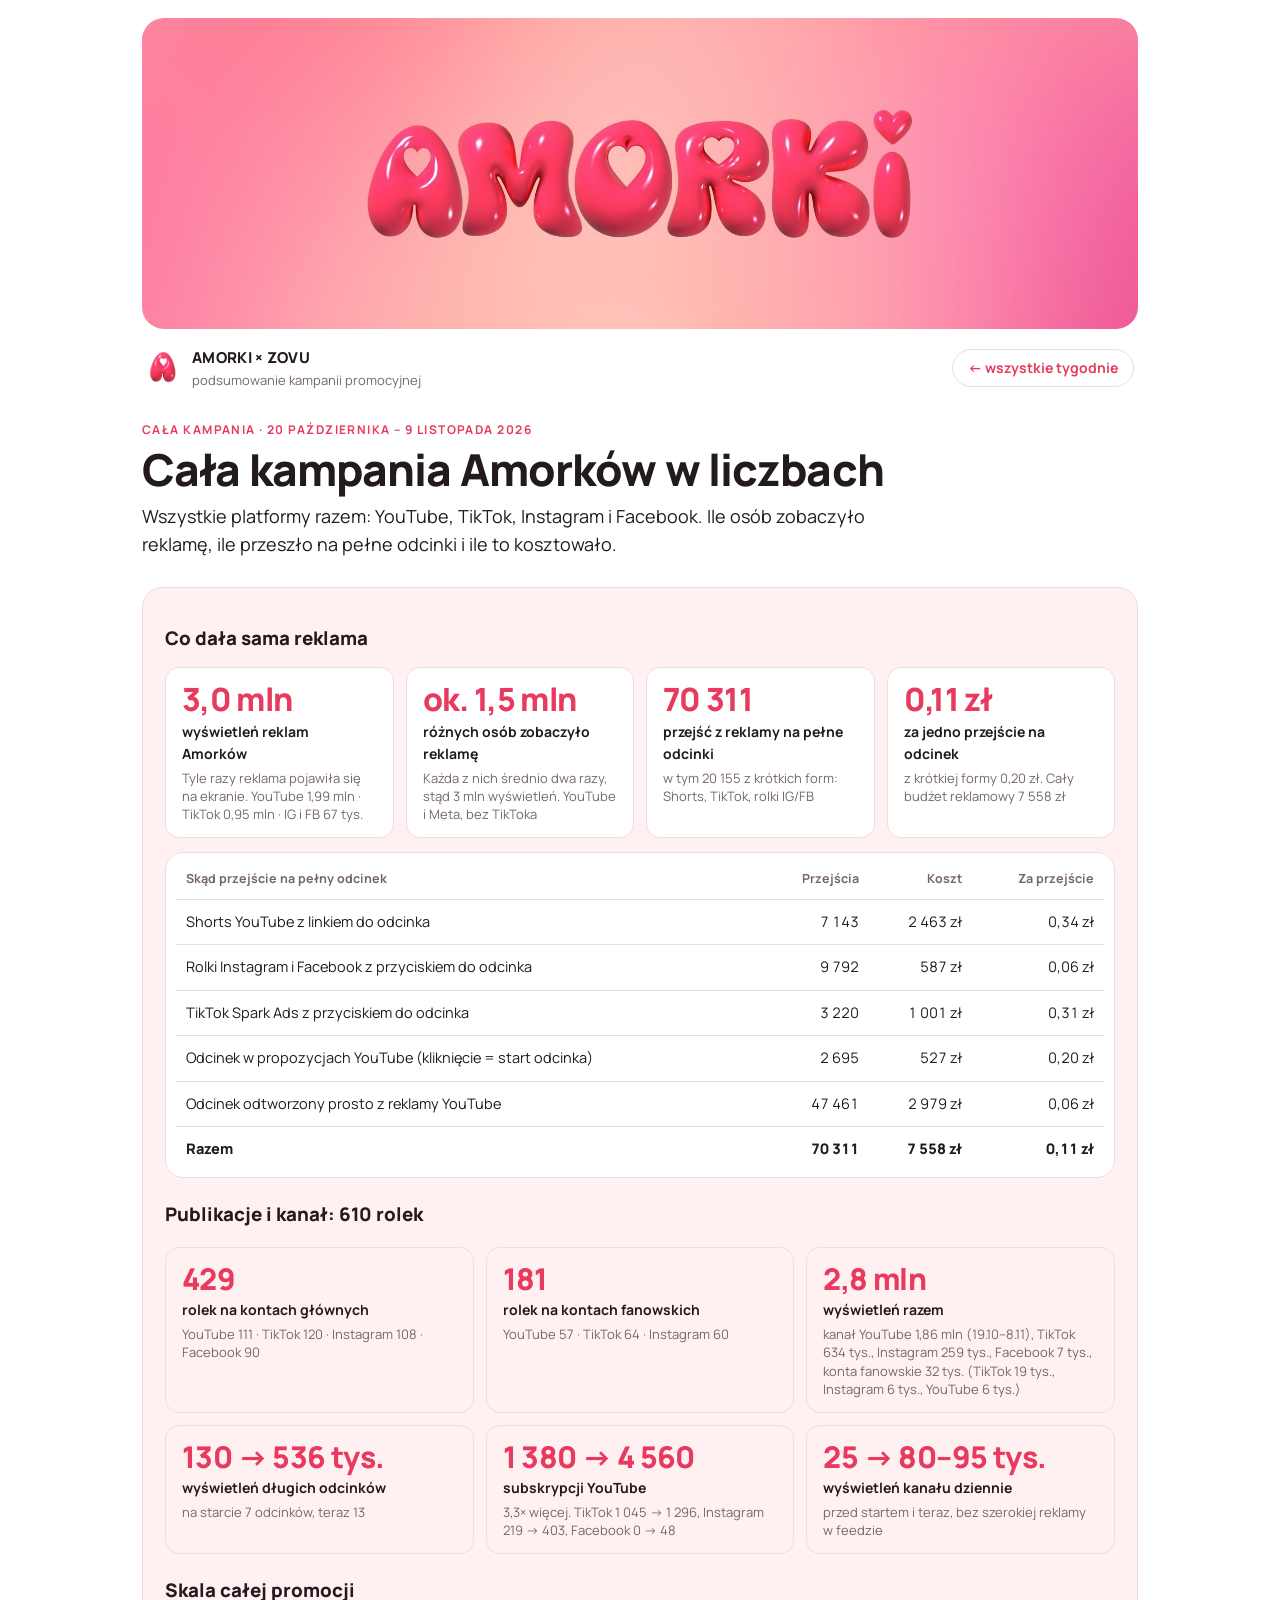
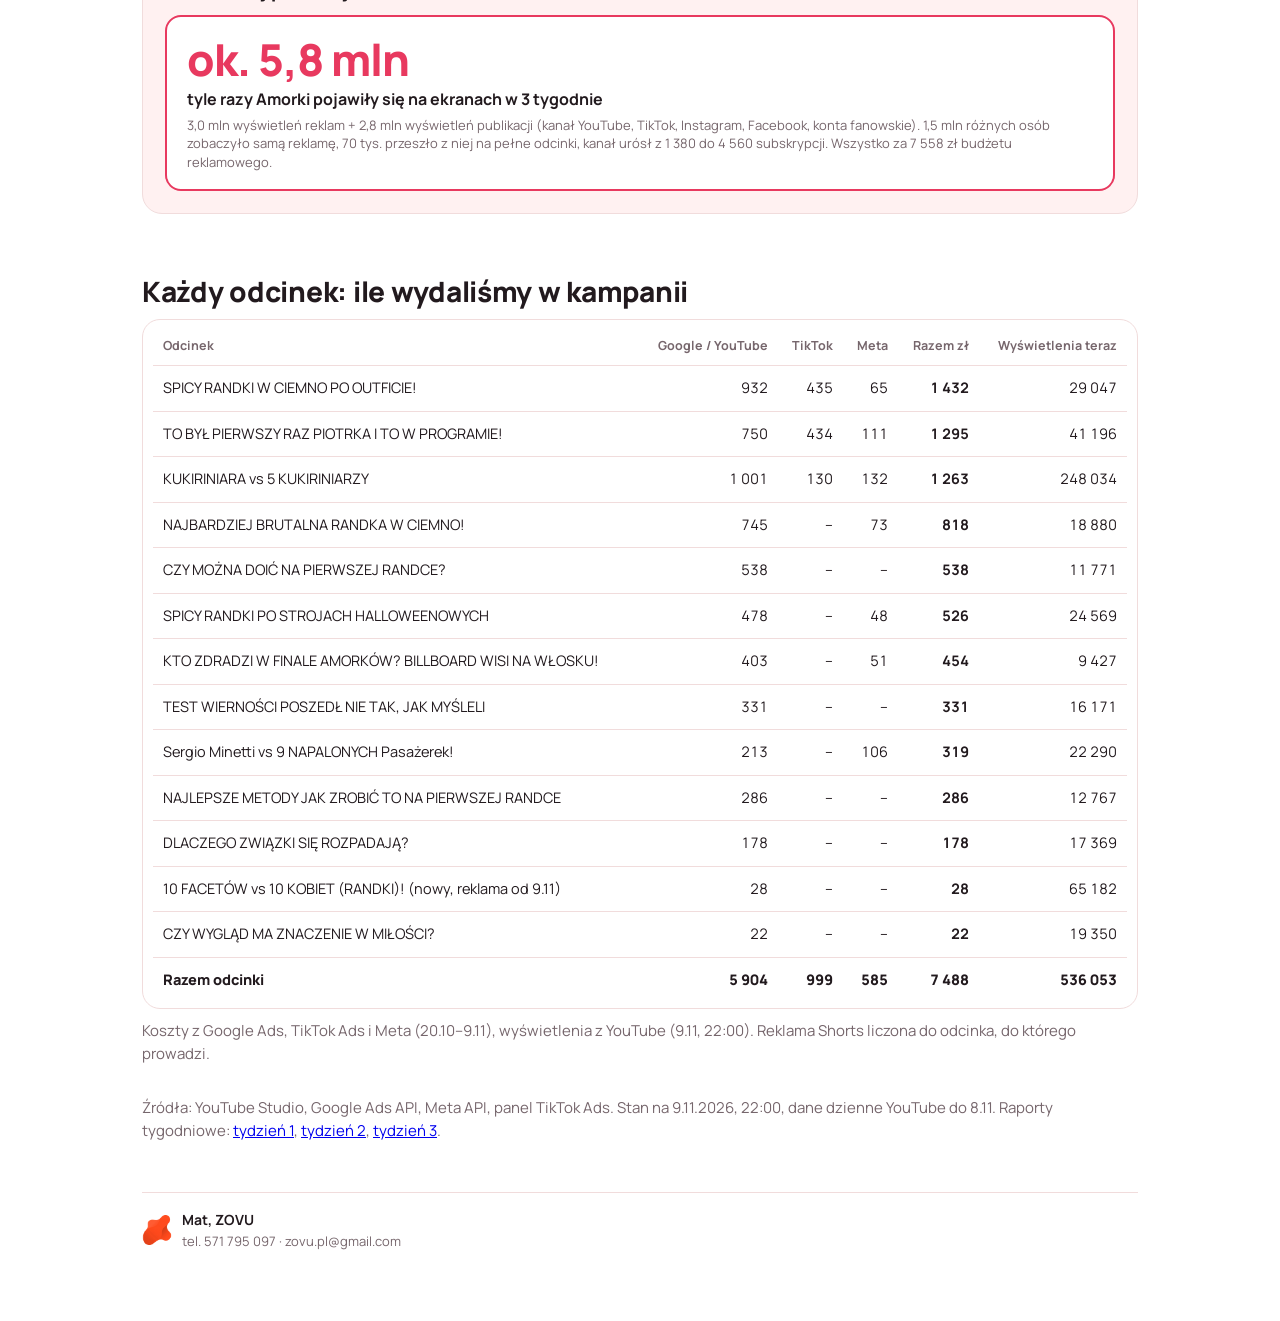
==== kampania.html @ 44513bf3 "Cała kampania: blok Skala całej promocji (3,0 mln reklam + 2,8 mln publikacji)" ====
<!doctype html><html lang="pl" data-theme="light"><head><meta charset="utf-8">
<meta name="viewport" content="width=device-width,initial-scale=1">
<meta name="robots" content="noindex,nofollow">
<meta http-equiv="Cache-Control" content="no-cache, no-store, must-revalidate">
<title>Amorki cała kampania</title>
<link rel="icon" type="image/png" sizes="96x96" href="favicon.png">
<link rel="apple-touch-icon" sizes="180x180" href="apple-touch-icon.png">
<meta name="theme-color" content="#e8395f">
<link rel="preconnect" href="https://fonts.googleapis.com">
<link rel="preconnect" href="https://fonts.gstatic.com" crossorigin>
<link rel="stylesheet" href="https://fonts.googleapis.com/css2?family=Manrope:wght@400;500;600;700;800&display=swap">
<link rel="stylesheet" href="styl.css?v=2">
<style>.spadek{display:inline-block;background:var(--zolty);color:var(--brazowy);border:1px solid var(--zoltyR);font-weight:800;font-size:13px;border-radius:20px;padding:2px 9px;white-space:nowrap}.tab th small{font-weight:500}
.wykres .sJ{fill:#f4a3b5}.legenda .lJ::before{background:#f4a3b5}
.filmy{display:grid;grid-template-columns:repeat(4,1fr);gap:12px}.filmy.sh{grid-template-columns:repeat(5,1fr)}
.film{display:flex;flex-direction:column;background:var(--karta);border:1.5px solid var(--ramka);border-radius:14px;overflow:hidden;text-decoration:none;color:inherit}
.film:hover{border-color:var(--roz)}.film img{width:100%;aspect-ratio:16/9;object-fit:cover;display:block}.film.pion img{aspect-ratio:3/4}
.film .ft{font-size:13px;font-weight:600;padding:10px 12px 0;line-height:1.3}.film .fl{font-size:22px;font-weight:800;color:var(--zielony);padding:6px 12px 0}.film .fp{font-size:12px;color:var(--cichy);padding:0 12px 12px}
@media (max-width:760px){.filmy,.filmy.sh{grid-template-columns:repeat(2,1fr)}}</style>
<style>
.cala{margin:18px 0 6px}
.cala summary{list-style:none;cursor:pointer;display:inline-flex;align-items:center;gap:10px;background:var(--roz);color:#fff;font-weight:800;font-size:16px;border-radius:999px;padding:12px 22px}
.cala summary::-webkit-details-marker{display:none}
.cala summary::after{content:"+";font-size:20px;line-height:1}
.cala[open] summary::after{content:"\2212"}
.cala .wnetrze{margin-top:14px;background:var(--karta);border:1.5px solid var(--ramka);border-radius:18px;padding:20px 22px}
.cala .siatka{display:grid;grid-template-columns:repeat(3,1fr);gap:12px}
.cala .el{border:1.5px solid var(--ramka);border-radius:14px;padding:14px 16px}
.cala .el .n{font-size:30px;font-weight:800;color:var(--roz);line-height:1.1;letter-spacing:-.02em}
.cala .el .t{font-size:14px;font-weight:700;margin-top:4px}
.cala .el .d{font-size:13px;color:var(--cichy);margin-top:4px;line-height:1.4}
@media (max-width:760px){.cala .siatka{grid-template-columns:1fr 1fr}}
@media (max-width:460px){.cala .siatka{grid-template-columns:1fr}}
</style>
<style>
.efekt{margin:22px 0 4px;background:var(--rozTlo);border:1.5px solid var(--ramka);border-radius:20px;padding:22px}
.efekt h2{margin:0 0 4px}
.efekt .k4{display:grid;grid-template-columns:repeat(4,1fr);gap:12px;margin:14px 0}
.efekt .k{background:var(--karta);border:1.5px solid var(--ramka);border-radius:14px;padding:14px 16px}
.efekt .k .n{font-size:32px;font-weight:800;color:var(--roz);line-height:1.1;letter-spacing:-.02em}
.efekt .k .t{font-size:14px;font-weight:700;margin-top:4px}
.efekt .k .d{font-size:13px;color:var(--cichy);margin-top:4px;line-height:1.4}
@media (max-width:760px){.efekt .k4{grid-template-columns:1fr 1fr}}
</style>
</head><body>
<div class="gora-strony">
  <img class="baner" src="img/baner.jpg" alt="Amorki">
  <div class="belka">
    <img src="img/logo.png" alt="">
    <div><span class="marka">AMORKI × ZOVU</span><span class="belkaPod">podsumowanie kampanii promocyjnej</span></div>
    <a class="wroc" href="./">&larr; wszystkie tygodnie</a>
  </div>
</div>
<main>
<span class="etyk">Cała kampania · 20 października – 9 listopada 2026</span>
<h1>Cała kampania Amorków w liczbach</h1>
<p class="lead">Wszystkie platformy razem: YouTube, TikTok, Instagram i Facebook. Ile osób zobaczyło reklamę, ile przeszło na pełne odcinki i ile to kosztowało.</p>
<section class="efekt" id="efekt">
<h3 style="margin:14px 0 0">Co dała sama reklama</h3>
<div class="k4">
  <div class="k"><div class="n">3,0&nbsp;mln</div><div class="t">wyświetleń reklam Amorków</div><div class="d">Tyle razy reklama pojawiła się na ekranie. YouTube 1,99&nbsp;mln · TikTok 0,95&nbsp;mln · IG i FB 67&nbsp;tys.</div></div>
  <div class="k"><div class="n">ok.&nbsp;1,5&nbsp;mln</div><div class="t">różnych osób zobaczyło reklamę</div><div class="d">Każda z nich średnio dwa razy, stąd 3&nbsp;mln wyświetleń. YouTube i Meta, bez TikToka</div></div>
  <div class="k"><div class="n">70&nbsp;311</div><div class="t">przejść z reklamy na pełne odcinki</div><div class="d">w tym 20&nbsp;155 z krótkich form: Shorts, TikTok, rolki IG/FB</div></div>
  <div class="k"><div class="n">0,11&nbsp;zł</div><div class="t">za jedno przejście na odcinek</div><div class="d">z krótkiej formy 0,20&nbsp;zł. Cały budżet reklamowy 7&nbsp;558&nbsp;zł</div></div>
</div>
<div class="tabW"><table class="tab">
<tr><th>Skąd przejście na pełny odcinek</th><th class="l">Przejścia</th><th class="l">Koszt</th><th class="l">Za przejście</th></tr>
<tr><td>Shorts YouTube z linkiem do odcinka</td><td class="l">7&nbsp;143</td><td class="l">2&nbsp;463&nbsp;zł</td><td class="l">0,34&nbsp;zł</td></tr>
<tr><td>Rolki Instagram i Facebook z przyciskiem do odcinka</td><td class="l">9&nbsp;792</td><td class="l">587&nbsp;zł</td><td class="l">0,06&nbsp;zł</td></tr>
<tr><td>TikTok Spark Ads z przyciskiem do odcinka</td><td class="l">3&nbsp;220</td><td class="l">1&nbsp;001&nbsp;zł</td><td class="l">0,31&nbsp;zł</td></tr>
<tr><td>Odcinek w propozycjach YouTube (kliknięcie = start odcinka)</td><td class="l">2&nbsp;695</td><td class="l">527&nbsp;zł</td><td class="l">0,20&nbsp;zł</td></tr>
<tr><td>Odcinek odtworzony prosto z reklamy YouTube</td><td class="l">47&nbsp;461</td><td class="l">2&nbsp;979&nbsp;zł</td><td class="l">0,06&nbsp;zł</td></tr>
<tr class="suma"><td>Razem</td><td class="l">70&nbsp;311</td><td class="l">7&nbsp;558&nbsp;zł</td><td class="l">0,11&nbsp;zł</td></tr>
</table></div>

<h3 style="margin:22px 0 10px">Publikacje i kanał: 610 rolek</h3>
<div class="cala"><div class="siatka">
<div class="el"><div class="n">429</div><div class="t">rolek na kontach głównych</div><div class="d">YouTube 111 · TikTok 120 · Instagram 108 · Facebook 90</div></div>
<div class="el"><div class="n">181</div><div class="t">rolek na kontach fanowskich</div><div class="d">YouTube 57 · TikTok 64 · Instagram 60</div></div>
<div class="el"><div class="n">2,8&nbsp;mln</div><div class="t">wyświetleń razem</div><div class="d">kanał YouTube 1,86&nbsp;mln (19.10–8.11), TikTok 634&nbsp;tys., Instagram 259&nbsp;tys., Facebook 7&nbsp;tys., konta fanowskie 32&nbsp;tys. (TikTok 19&nbsp;tys., Instagram 6&nbsp;tys., YouTube 6&nbsp;tys.)</div></div>
<div class="el"><div class="n">130&nbsp;→&nbsp;536&nbsp;tys.</div><div class="t">wyświetleń długich odcinków</div><div class="d">na starcie 7 odcinków, teraz 13</div></div>
<div class="el"><div class="n">1&nbsp;380&nbsp;→&nbsp;4&nbsp;560</div><div class="t">subskrypcji YouTube</div><div class="d">3,3× więcej. TikTok 1&nbsp;045 → 1&nbsp;296, Instagram 219 → 403, Facebook 0 → 48</div></div>
<div class="el"><div class="n">25&nbsp;→&nbsp;80–95&nbsp;tys.</div><div class="t">wyświetleń kanału dziennie</div><div class="d">przed startem i teraz, bez szerokiej reklamy w feedzie</div></div>
</div></div>
<h3 style="margin:22px 0 10px">Skala całej promocji</h3>
<div class="k" style="background:var(--karta);border:2px solid var(--roz);border-radius:16px;padding:18px 20px">
<div class="n" style="font-size:44px">ok.&nbsp;5,8&nbsp;mln</div>
<div class="t" style="font-size:16px">tyle razy Amorki pojawiły się na ekranach w 3 tygodnie</div>
<div class="d">3,0&nbsp;mln wyświetleń reklam + 2,8&nbsp;mln wyświetleń publikacji (kanał YouTube, TikTok, Instagram, Facebook, konta fanowskie). 1,5&nbsp;mln różnych osób zobaczyło samą reklamę, 70&nbsp;tys. przeszło z niej na pełne odcinki, kanał urósł z 1&nbsp;380 do 4&nbsp;560 subskrypcji. Wszystko za 7&nbsp;558&nbsp;zł budżetu reklamowego.</div>
</div>
</section>

<h2>Każdy odcinek: ile wydaliśmy w kampanii</h2>
<div class="tabW"><table class="tab">
<tr><th>Odcinek</th><th class="l">Google / YouTube</th><th class="l">TikTok</th><th class="l">Meta</th><th class="l">Razem zł</th><th class="l">Wyświetlenia teraz</th></tr>
<tr><td>SPICY RANDKI W CIEMNO PO OUTFICIE!</td><td class="l">932</td><td class="l">435</td><td class="l">65</td><td class="l"><b>1&nbsp;432</b></td><td class="l">29&nbsp;047</td></tr><tr><td>TO BYŁ PIERWSZY RAZ PIOTRKA I TO W PROGRAMIE!</td><td class="l">750</td><td class="l">434</td><td class="l">111</td><td class="l"><b>1&nbsp;295</b></td><td class="l">41&nbsp;196</td></tr><tr><td>KUKIRINIARA vs 5 KUKIRINIARZY</td><td class="l">1&nbsp;001</td><td class="l">130</td><td class="l">132</td><td class="l"><b>1&nbsp;263</b></td><td class="l">248&nbsp;034</td></tr><tr><td>NAJBARDZIEJ BRUTALNA RANDKA W CIEMNO!</td><td class="l">745</td><td class="l">–</td><td class="l">73</td><td class="l"><b>818</b></td><td class="l">18&nbsp;880</td></tr><tr><td>CZY MOŻNA DOIĆ NA PIERWSZEJ RANDCE?</td><td class="l">538</td><td class="l">–</td><td class="l">–</td><td class="l"><b>538</b></td><td class="l">11&nbsp;771</td></tr><tr><td>SPICY RANDKI PO STROJACH HALLOWEENOWYCH</td><td class="l">478</td><td class="l">–</td><td class="l">48</td><td class="l"><b>526</b></td><td class="l">24&nbsp;569</td></tr><tr><td>KTO ZDRADZI W FINALE AMORKÓW? BILLBOARD WISI NA WŁOSKU!</td><td class="l">403</td><td class="l">–</td><td class="l">51</td><td class="l"><b>454</b></td><td class="l">9&nbsp;427</td></tr><tr><td>TEST WIERNOŚCI POSZEDŁ NIE TAK, JAK MYŚLELI</td><td class="l">331</td><td class="l">–</td><td class="l">–</td><td class="l"><b>331</b></td><td class="l">16&nbsp;171</td></tr><tr><td>Sergio Minetti vs 9 NAPALONYCH Pasażerek!</td><td class="l">213</td><td class="l">–</td><td class="l">106</td><td class="l"><b>319</b></td><td class="l">22&nbsp;290</td></tr><tr><td>NAJLEPSZE METODY JAK ZROBIĆ TO NA PIERWSZEJ RANDCE</td><td class="l">286</td><td class="l">–</td><td class="l">–</td><td class="l"><b>286</b></td><td class="l">12&nbsp;767</td></tr><tr><td>DLACZEGO ZWIĄZKI SIĘ ROZPADAJĄ?</td><td class="l">178</td><td class="l">–</td><td class="l">–</td><td class="l"><b>178</b></td><td class="l">17&nbsp;369</td></tr><tr><td>10 FACETÓW vs 10 KOBIET (RANDKI)! (nowy, reklama od 9.11)</td><td class="l">28</td><td class="l">–</td><td class="l">–</td><td class="l"><b>28</b></td><td class="l">65&nbsp;182</td></tr><tr><td>CZY WYGLĄD MA ZNACZENIE W MIŁOŚCI?</td><td class="l">22</td><td class="l">–</td><td class="l">–</td><td class="l"><b>22</b></td><td class="l">19&nbsp;350</td></tr><tr class="suma"><td>Razem odcinki</td><td class="l">5&nbsp;904</td><td class="l">999</td><td class="l">585</td><td class="l">7&nbsp;488</td><td class="l">536&nbsp;053</td></tr>
</table></div>
<p class="pod" style="margin-top:10px">Koszty z Google Ads, TikTok Ads i Meta (20.10–9.11), wyświetlenia z YouTube (9.11, 22:00). Reklama Shorts liczona do odcinka, do którego prowadzi.</p>

<p class="pod" style="margin-top:30px">Źródła: YouTube Studio, Google Ads API, Meta API, panel TikTok Ads. Stan na 9.11.2026, 22:00, dane dzienne YouTube do 8.11. Raporty tygodniowe: <a href="tydzien-1">tydzień 1</a>, <a href="tydzien-2">tydzień 2</a>, <a href="tydzien-3">tydzień 3</a>.</p>
<div class="stopka"><img src="img/zovu.png?v=2" alt=""><div><b>Mat, ZOVU</b>tel. 571&nbsp;795&nbsp;097 · zovu.pl@gmail.com</div></div>
</main>
</body></html>
---- styl.css ----
:root{--tlo:#ffffff;--karta:#ffffff;--rozTlo:#fff1f1;--tekst:#221a1e;--cichy:#76666c;--roz:#e8395f;--rozC:#c92a4f;--jasny:#ffe3e9;--ramka:#f1dcdc;--szary:#e9d6d9;--zielony:#16a34a;--zielTlo:#e7f7ec;--zielTekst:#11733a;--zolty:#fff6e5;--zoltyR:#f3c969;--brazowy:#b26b00}
@media (prefers-color-scheme:dark){:root:not([data-theme="light"]){--tlo:#17110f;--karta:#221a1d;--rozTlo:#2d1a20;--tekst:#f6e9ec;--cichy:#b89ca3;--jasny:#3a2129;--ramka:#3b2a30;--szary:#4a3a3f;--zielony:#3ddc84;--zielTlo:#15301f;--zielTekst:#6ee7a0;--zolty:#2e2618;--zoltyR:#6b5420;--brazowy:#f0c36b}}
:root[data-theme="dark"]{--tlo:#17110f;--karta:#221a1d;--rozTlo:#2d1a20;--tekst:#f6e9ec;--cichy:#b89ca3;--jasny:#3a2129;--ramka:#3b2a30;--szary:#4a3a3f;--zielony:#3ddc84;--zielTlo:#15301f;--zielTekst:#6ee7a0;--zolty:#2e2618;--zoltyR:#6b5420;--brazowy:#f0c36b}
*{box-sizing:border-box}
body{margin:0;background:var(--tlo);color:var(--tekst);font:16px/1.55 'Manrope',-apple-system,'Segoe UI',Roboto,sans-serif}
img{max-width:100%}
.gora-strony{max-width:1040px;margin:0 auto;padding:18px 22px 0}
.baner{display:block;width:100%;height:auto;aspect-ratio:16/5;object-fit:cover;border-radius:22px;background:#ffc9c2}
.belka{display:flex;align-items:center;gap:12px;padding:16px 4px 0;flex-wrap:wrap}
.belka img{width:34px;height:34px;border-radius:50%}
.marka{font-weight:800;font-size:15px;letter-spacing:.02em}
.belkaPod{font-size:13px;color:var(--cichy);display:block}
.wroc{margin-left:auto;color:var(--roz);font-size:14px;font-weight:700;text-decoration:none;border:1.5px solid var(--ramka);border-radius:20px;padding:7px 15px;white-space:nowrap}
.wroc:hover{border-color:var(--roz)}
main{max-width:1040px;margin:0 auto;padding:26px 22px 70px}
.etyk{font-size:12px;font-weight:700;letter-spacing:.12em;text-transform:uppercase;color:var(--roz)}
h1{font-size:clamp(30px,5vw,44px);font-weight:800;margin:4px 0 10px;letter-spacing:-.02em;line-height:1.1}
.lead{font-size:18px;max-width:780px;margin:0 0 28px;color:var(--tekst)}
h2{font-size:clamp(22px,3.4vw,28px);font-weight:800;margin:56px 0 6px;letter-spacing:-.01em}
h3{font-weight:800}
.pod{color:var(--cichy);margin:0 0 18px;font-size:15px}
.karta{background:var(--karta);border:1.5px solid var(--ramka);border-radius:18px;padding:22px}
.karta.roz{background:var(--rozTlo);border-color:var(--roz)}
.kafle{display:grid;grid-template-columns:repeat(4,1fr);gap:12px}
.kafel{background:var(--karta);border:1.5px solid var(--ramka);border-radius:18px;padding:18px}
.kafel .liczba{font-size:34px;font-weight:800;color:var(--roz);line-height:1.05;letter-spacing:-.02em}
.kafel .co{font-size:14px;font-weight:600;margin-top:6px}
.kafel .male{font-size:13px;color:var(--cichy);margin-top:6px}
.kafel.mocny{background:var(--roz);border-color:var(--roz);color:#fff}
.kafel.mocny .liczba{color:#fff}.kafel.mocny .male{color:rgba(255,255,255,.88)}
.wzrost{display:inline-block;background:var(--zielTlo);color:var(--zielTekst);font-weight:800;font-size:13px;border-radius:20px;padding:2px 9px;white-space:nowrap}
.kafel.mocny .wzrost{background:#fff;color:#11733a}
.gora{color:var(--zielony);font-weight:800}
.wykres{width:100%;overflow-x:auto}
.wykres svg{display:block;width:100%;min-width:520px;height:auto}
.wykres .sat{stroke:var(--ramka);stroke-width:1}
.wykres .os{fill:var(--cichy);font:600 12px Manrope,sans-serif}
.wykres .wl{fill:var(--tekst);font:800 12px Manrope,sans-serif}
.wykres .wlz{fill:var(--zielony);font:800 13px Manrope,sans-serif}
.wykres .sP{fill:var(--szary)}.wykres .sR{fill:var(--roz)}.wykres .sZ{fill:var(--zielony)}
.wykres .linia{fill:none;stroke:var(--roz);stroke-width:3.5;stroke-linejoin:round;stroke-linecap:round}
.wykres .pole{fill:var(--roz);opacity:.12}
.wykres .kropka{fill:var(--karta);stroke:var(--roz);stroke-width:3}
.legenda{display:flex;gap:18px;font-size:13px;color:var(--cichy);margin-top:12px;flex-wrap:wrap}
.legenda span::before{content:"";display:inline-block;width:12px;height:12px;border-radius:3px;margin-right:6px;vertical-align:-1px}
.legenda .lP::before{background:var(--szary)}.legenda .lR::before{background:var(--roz)}.legenda .lZ::before{background:var(--zielony)}
.porown{display:grid;gap:18px}
.porown .wiersz{display:grid;grid-template-columns:150px 1fr;gap:14px;align-items:center}
.porown .nazwa{font-weight:700;font-size:14.5px}
.pasy{display:grid;gap:6px}
.pas{display:flex;align-items:center;gap:10px;font-size:13px;color:var(--cichy)}
.pas i{display:block;height:22px;border-radius:7px;background:var(--szary);min-width:6px}
.pas.teraz i{background:var(--roz)}
.pas b{color:var(--tekst);font-weight:800;white-space:nowrap}
.tabW{overflow-x:auto;background:var(--karta);border:1.5px solid var(--ramka);border-radius:18px;padding:6px 10px}
.tab{width:100%;border-collapse:collapse;font-size:14.5px}
.tab th{text-align:left;font-weight:700;color:var(--cichy);font-size:12.5px;padding:10px;border-bottom:1.5px solid var(--ramka);vertical-align:bottom}
.tab th.l{text-align:right}
.tab td{padding:11px 10px;border-bottom:1px solid var(--ramka);vertical-align:middle}
.tab td.l{text-align:right;white-space:nowrap;font-variant-numeric:tabular-nums}
.tab tr:last-child td{border-bottom:0}
.tab tr.suma td{font-weight:800}
.tab small{color:var(--cichy)}
.znaczek{display:inline-block;font-size:11.5px;font-weight:700;padding:2px 9px;border-radius:10px;background:var(--jasny);color:var(--rozC);margin-left:6px;white-space:nowrap}
.hit{display:grid;grid-template-columns:1.15fr 1fr;gap:22px;align-items:center}
.hit img{width:100%;border-radius:14px;display:block}
.hit .duza{font-size:clamp(40px,7vw,64px);font-weight:800;color:var(--roz);line-height:1;letter-spacing:-.03em}
.hit p{margin:10px 0 0}
.uwaga{background:var(--zolty);border:1.5px solid var(--zoltyR);border-radius:18px;padding:18px 22px;font-size:15px}
.uwaga b{color:var(--brazowy)}
.uwaga h3{margin:0 0 8px;font-size:18px;color:var(--brazowy)}
.os-czasu{list-style:none;margin:12px 0 0;padding:0;display:grid;gap:8px}
.os-czasu li{display:grid;grid-template-columns:76px 1fr;gap:12px}
.dwie{display:grid;grid-template-columns:1fr 1fr;gap:12px}
.trzy{display:grid;grid-template-columns:repeat(3,1fr);gap:12px}
.lista{margin:6px 0 0;padding-left:20px}.lista li{margin:5px 0}
.ok{list-style:none;padding:0;margin:8px 0 0}.ok li{padding-left:28px;position:relative;margin:7px 0}
.ok li::before{content:"✓";position:absolute;left:0;top:0;width:20px;height:20px;border-radius:50%;background:var(--zielony);color:#fff;font-size:12px;font-weight:800;line-height:20px;text-align:center}
.fan h3{margin:0 0 2px;font-size:17px}.fan .liczba{font-size:30px;font-weight:800;color:var(--roz);margin-top:8px}.fan .male{font-size:13px;color:var(--cichy)}
.prop{counter-reset:p;display:grid;gap:12px}
.prop .karta{position:relative;padding-left:64px}
.prop .karta::before{counter-increment:p;content:counter(p);position:absolute;left:20px;top:20px;width:28px;height:28px;border-radius:50%;background:var(--roz);color:#fff;font:800 14px/28px Manrope,sans-serif;text-align:center}
.prop h3{margin:0 0 4px;font-size:17px}
.prop p{margin:0;font-size:15px}
.klip{display:grid;gap:8px}
.klip a{display:flex;justify-content:space-between;gap:12px;background:var(--karta);border:1.5px solid var(--ramka);border-radius:14px;padding:12px 16px;text-decoration:none;color:inherit;font-size:14.5px}
.klip a:hover{border-color:var(--roz)}
.klip a span{color:var(--zielony);font-weight:800;white-space:nowrap}
.rapK{display:block;background:var(--karta);border:1.5px solid var(--ramka);border-radius:18px;padding:16px 18px;text-decoration:none;color:inherit}
.rapK:hover{border-color:var(--roz)}.rapK b{display:block;font-weight:800;font-size:22px;margin:4px 0}
.rapK .zd{display:block;font-size:14.5px}.rapK .lb{display:block;font-size:13px;color:var(--cichy);margin-top:8px}.rapK .lb i{font-style:normal;color:var(--zielony);font-weight:800}
.rapK.nowy{border-color:var(--roz);background:var(--rozTlo)}
#listaRaportow{display:grid;gap:10px}
.stopka{margin-top:50px;padding-top:16px;border-top:1.5px solid var(--ramka);font-size:13px;color:var(--cichy);display:flex;align-items:center;gap:10px}
.stopka img{width:30px;height:30px}
.stopka b{color:var(--tekst);display:block;font-size:14px}
@media (max-width:760px){.kafle{grid-template-columns:repeat(2,1fr)}.dwie,.trzy,.hit{grid-template-columns:1fr}.porown .wiersz{grid-template-columns:1fr;gap:6px}}
@media (max-width:420px){main{padding:22px 16px 60px}.gora-strony{padding:12px 16px 0}.baner{border-radius:14px}.kafel .liczba{font-size:27px}.kafel{padding:14px}.prop .karta{padding-left:56px}.prop .karta::before{left:16px}.os-czasu li{grid-template-columns:62px 1fr}.wroc{margin-left:0}}
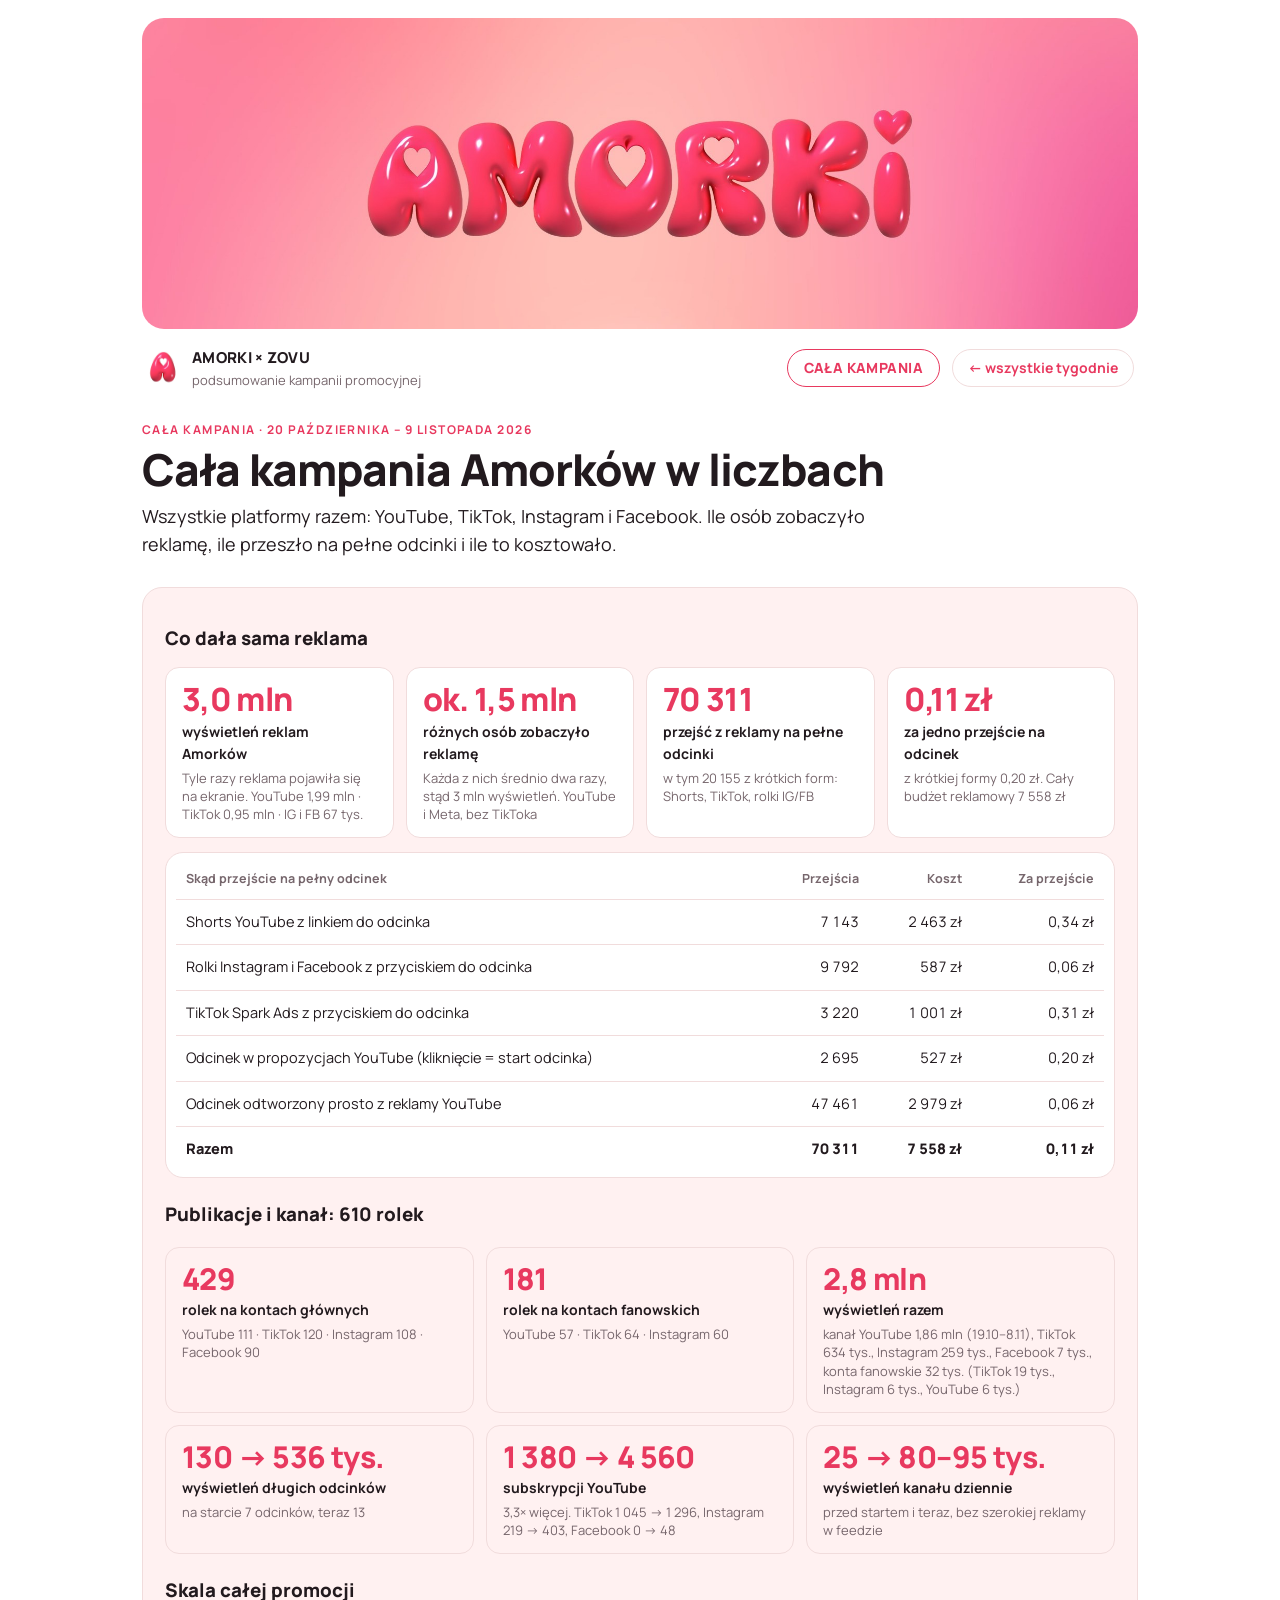
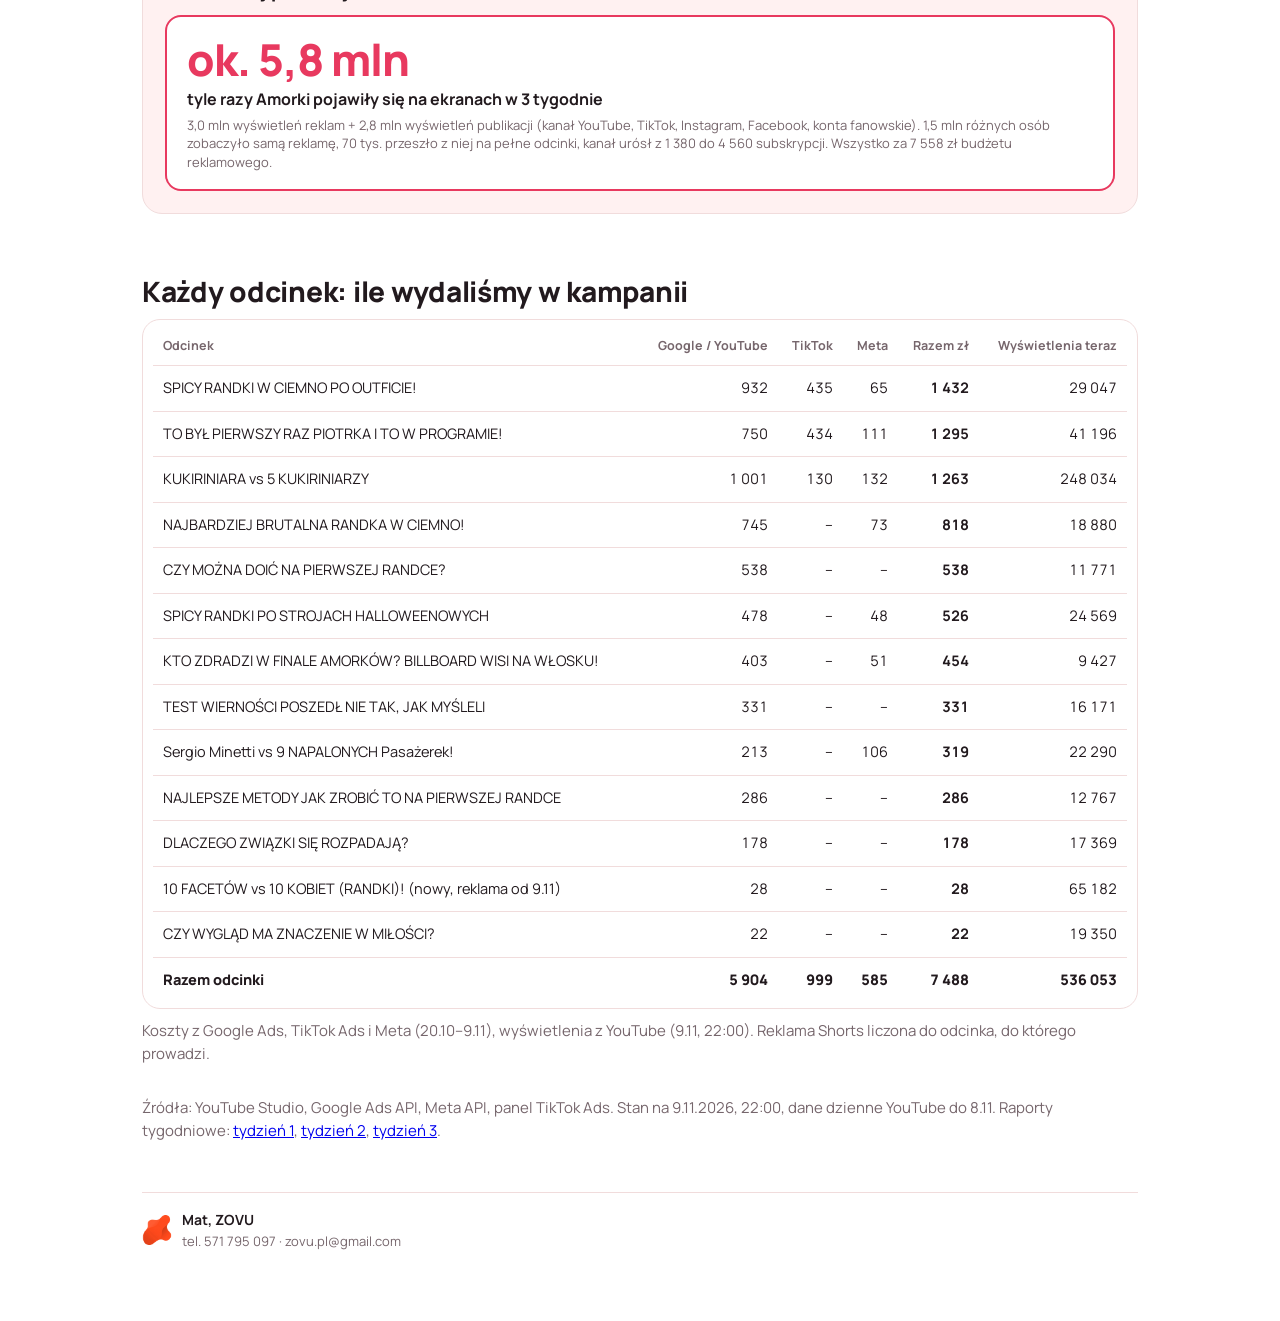
==== commit 70a2c590: "Przycisk CAŁA KAMPANIA w nagłówku każdej strony" ====
--- a/kampania.html
+++ b/kampania.html
@@ -9,7 +9,7 @@
 <link rel="preconnect" href="https://fonts.googleapis.com">
 <link rel="preconnect" href="https://fonts.gstatic.com" crossorigin>
 <link rel="stylesheet" href="https://fonts.googleapis.com/css2?family=Manrope:wght@400;500;600;700;800&display=swap">
-<link rel="stylesheet" href="styl.css?v=2">
+<link rel="stylesheet" href="styl.css?v=3">
 <style>.spadek{display:inline-block;background:var(--zolty);color:var(--brazowy);border:1px solid var(--zoltyR);font-weight:800;font-size:13px;border-radius:20px;padding:2px 9px;white-space:nowrap}.tab th small{font-weight:500}
 .wykres .sJ{fill:#f4a3b5}.legenda .lJ::before{background:#f4a3b5}
 .filmy{display:grid;grid-template-columns:repeat(4,1fr);gap:12px}.filmy.sh{grid-template-columns:repeat(5,1fr)}
@@ -48,6 +48,7 @@
   <div class="belka">
     <img src="img/logo.png" alt="">
     <div><span class="marka">AMORKI × ZOVU</span><span class="belkaPod">podsumowanie kampanii promocyjnej</span></div>
+    <a class="kampBtn tu" href="kampania">CAŁA KAMPANIA</a>
     <a class="wroc" href="./">&larr; wszystkie tygodnie</a>
   </div>
 </div>
--- a/styl.css
+++ b/styl.css
@@ -96,3 +96,9 @@
 .stopka b{color:var(--tekst);display:block;font-size:14px}
 @media (max-width:760px){.kafle{grid-template-columns:repeat(2,1fr)}.dwie,.trzy,.hit{grid-template-columns:1fr}.porown .wiersz{grid-template-columns:1fr;gap:6px}}
 @media (max-width:420px){main{padding:22px 16px 60px}.gora-strony{padding:12px 16px 0}.baner{border-radius:14px}.kafel .liczba{font-size:27px}.kafel{padding:14px}.prop .karta{padding-left:56px}.prop .karta::before{left:16px}.os-czasu li{grid-template-columns:62px 1fr}.wroc{margin-left:0}}
+
+.kampBtn{margin-left:auto;background:var(--roz);color:#fff;font-size:14px;font-weight:800;letter-spacing:.03em;text-decoration:none;border:1.5px solid var(--roz);border-radius:20px;padding:7px 16px;white-space:nowrap}
+.kampBtn:hover{filter:brightness(1.08)}
+.kampBtn+.wroc{margin-left:0}
+.kampBtn.tu{background:transparent;color:var(--roz)}
+@media (max-width:420px){.kampBtn{margin-left:0}}
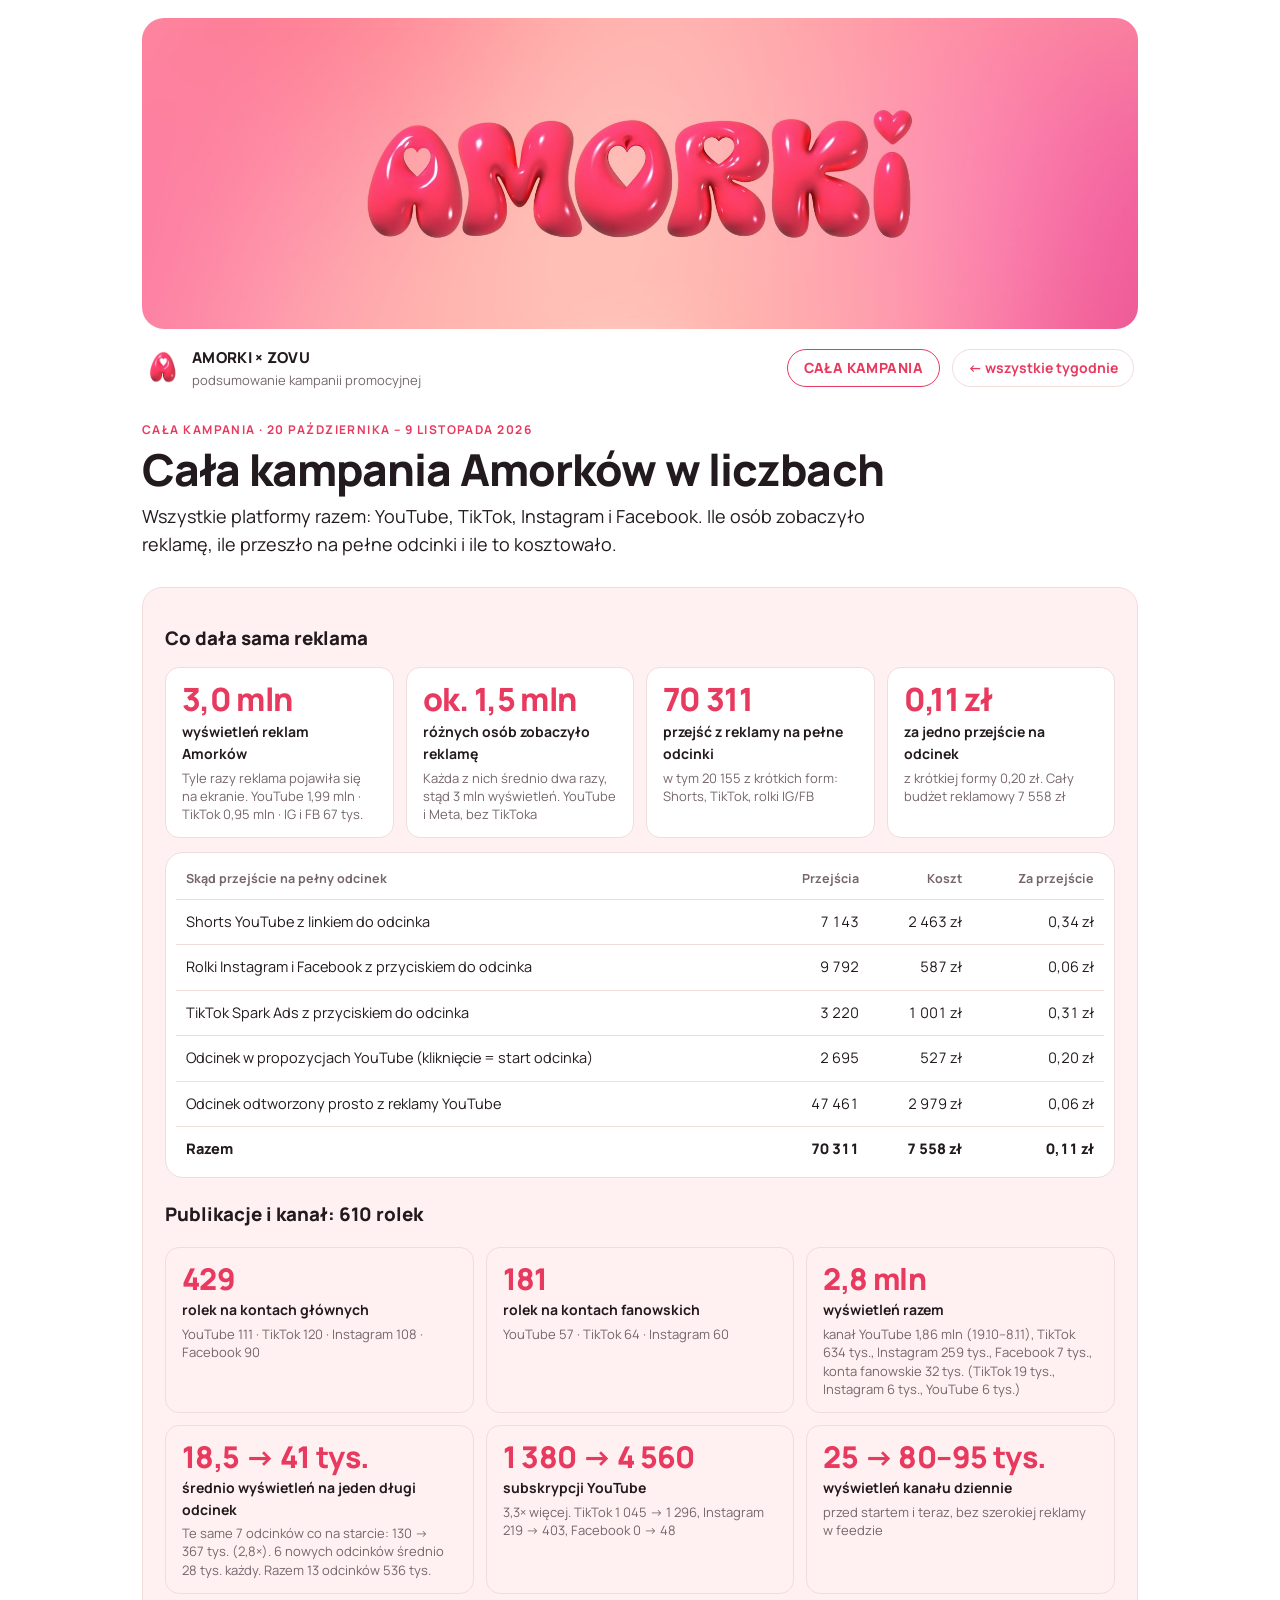
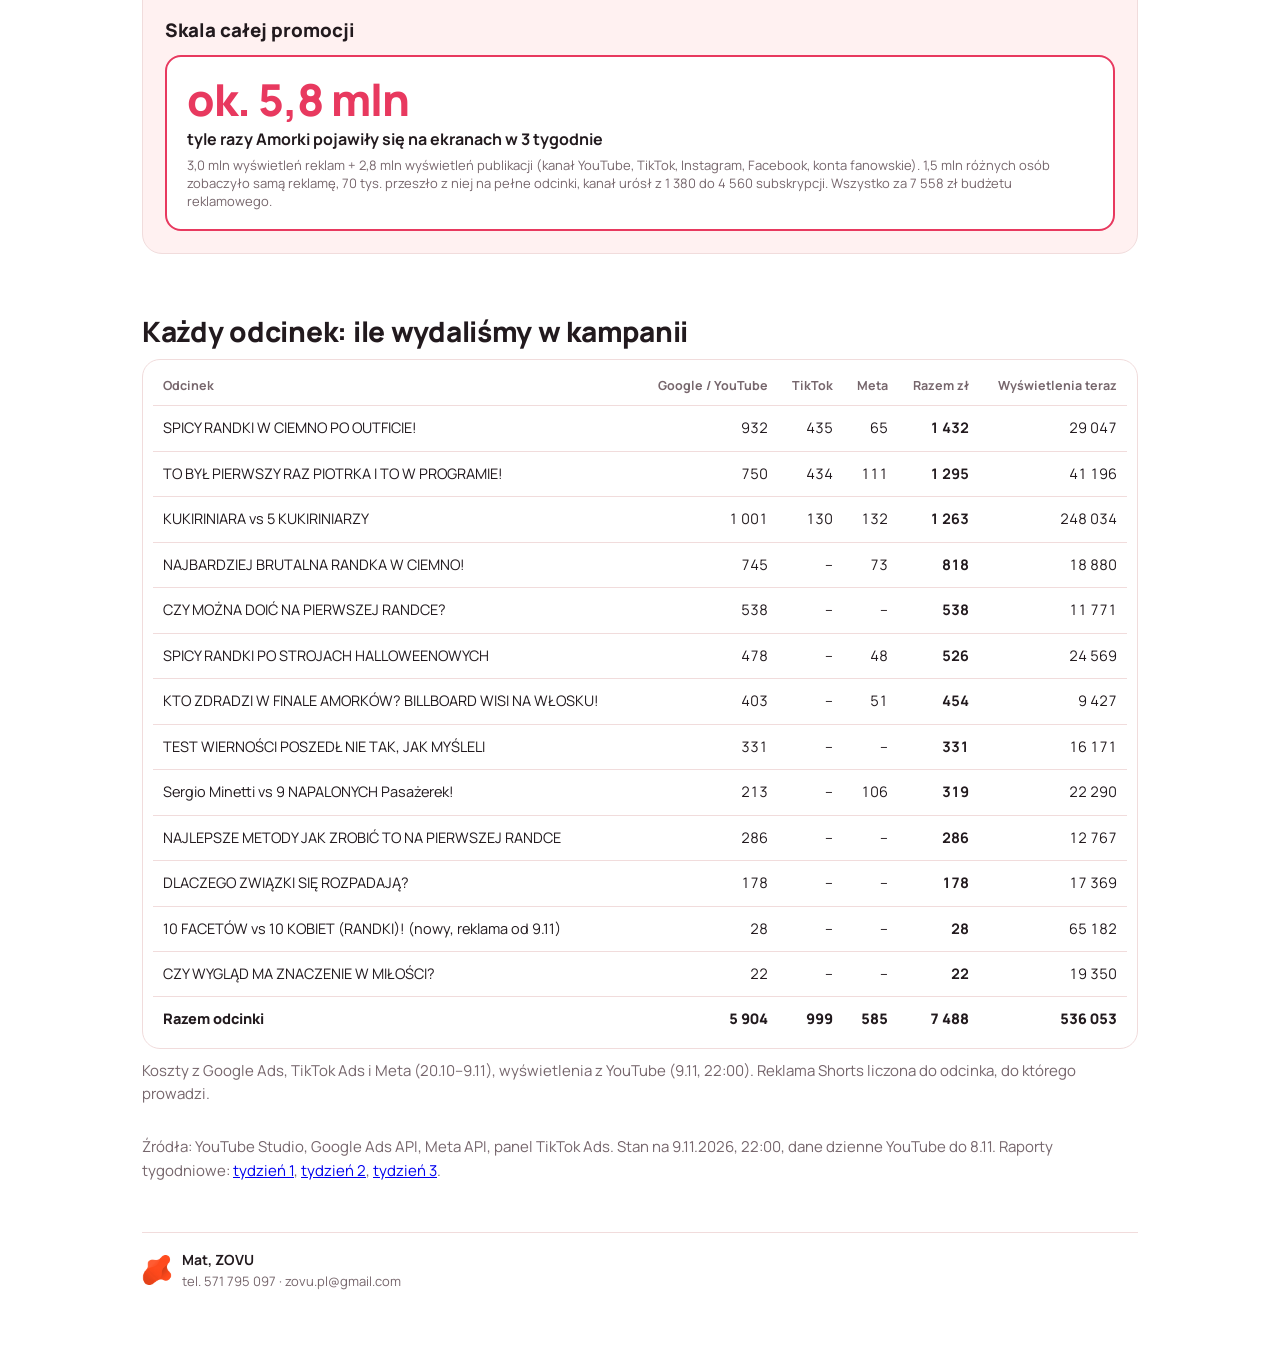
==== commit 4efe6ac5: "Cała kampania: średnio na odcinek 18,5 -> 41 tys., te same 7 odcinków 130 -> 367 tys." ====
--- a/kampania.html
+++ b/kampania.html
@@ -79,7 +79,7 @@
 <div class="el"><div class="n">429</div><div class="t">rolek na kontach głównych</div><div class="d">YouTube 111 · TikTok 120 · Instagram 108 · Facebook 90</div></div>
 <div class="el"><div class="n">181</div><div class="t">rolek na kontach fanowskich</div><div class="d">YouTube 57 · TikTok 64 · Instagram 60</div></div>
 <div class="el"><div class="n">2,8&nbsp;mln</div><div class="t">wyświetleń razem</div><div class="d">kanał YouTube 1,86&nbsp;mln (19.10–8.11), TikTok 634&nbsp;tys., Instagram 259&nbsp;tys., Facebook 7&nbsp;tys., konta fanowskie 32&nbsp;tys. (TikTok 19&nbsp;tys., Instagram 6&nbsp;tys., YouTube 6&nbsp;tys.)</div></div>
-<div class="el"><div class="n">130&nbsp;→&nbsp;536&nbsp;tys.</div><div class="t">wyświetleń długich odcinków</div><div class="d">na starcie 7 odcinków, teraz 13</div></div>
+<div class="el"><div class="n">18,5&nbsp;→&nbsp;41&nbsp;tys.</div><div class="t">średnio wyświetleń na jeden długi odcinek</div><div class="d">Te same 7 odcinków co na starcie: 130 → 367&nbsp;tys. (2,8×). 6 nowych odcinków średnio 28&nbsp;tys. każdy. Razem 13 odcinków 536&nbsp;tys.</div></div>
 <div class="el"><div class="n">1&nbsp;380&nbsp;→&nbsp;4&nbsp;560</div><div class="t">subskrypcji YouTube</div><div class="d">3,3× więcej. TikTok 1&nbsp;045 → 1&nbsp;296, Instagram 219 → 403, Facebook 0 → 48</div></div>
 <div class="el"><div class="n">25&nbsp;→&nbsp;80–95&nbsp;tys.</div><div class="t">wyświetleń kanału dziennie</div><div class="d">przed startem i teraz, bez szerokiej reklamy w feedzie</div></div>
 </div></div>
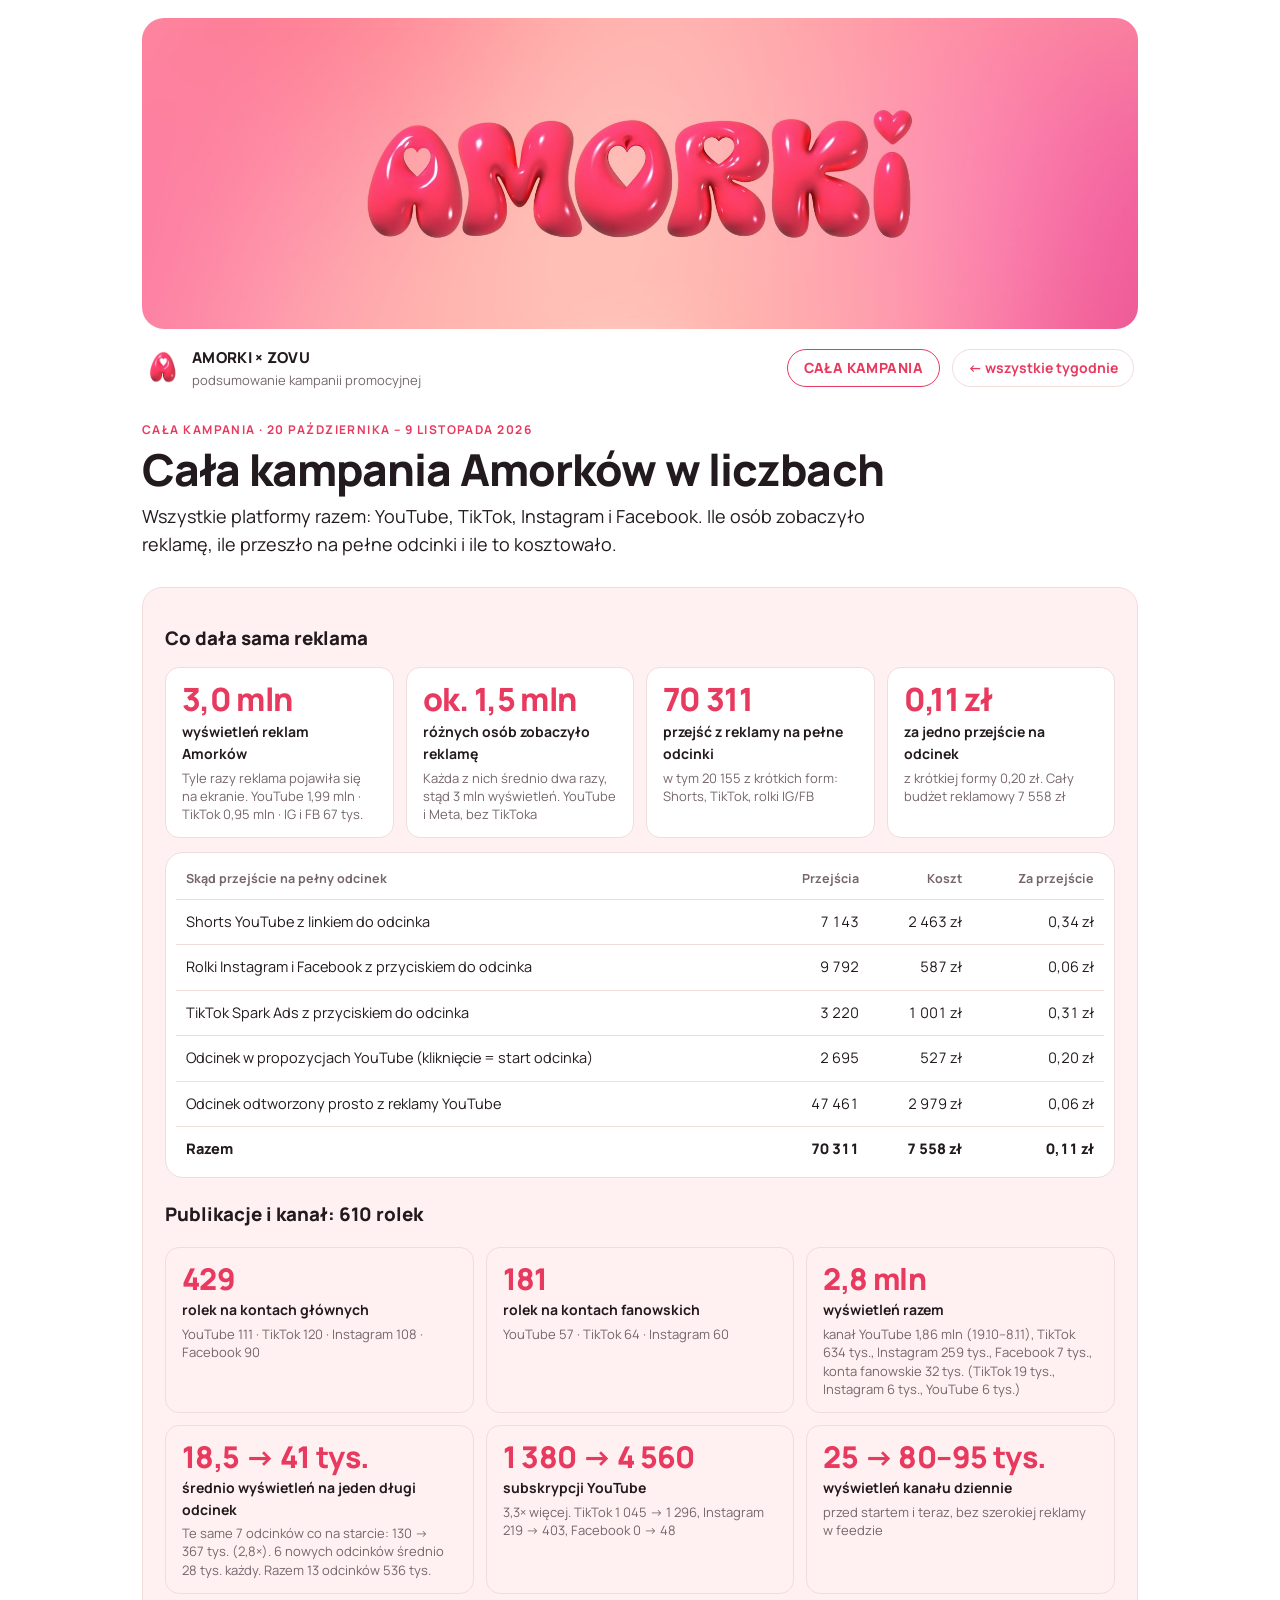
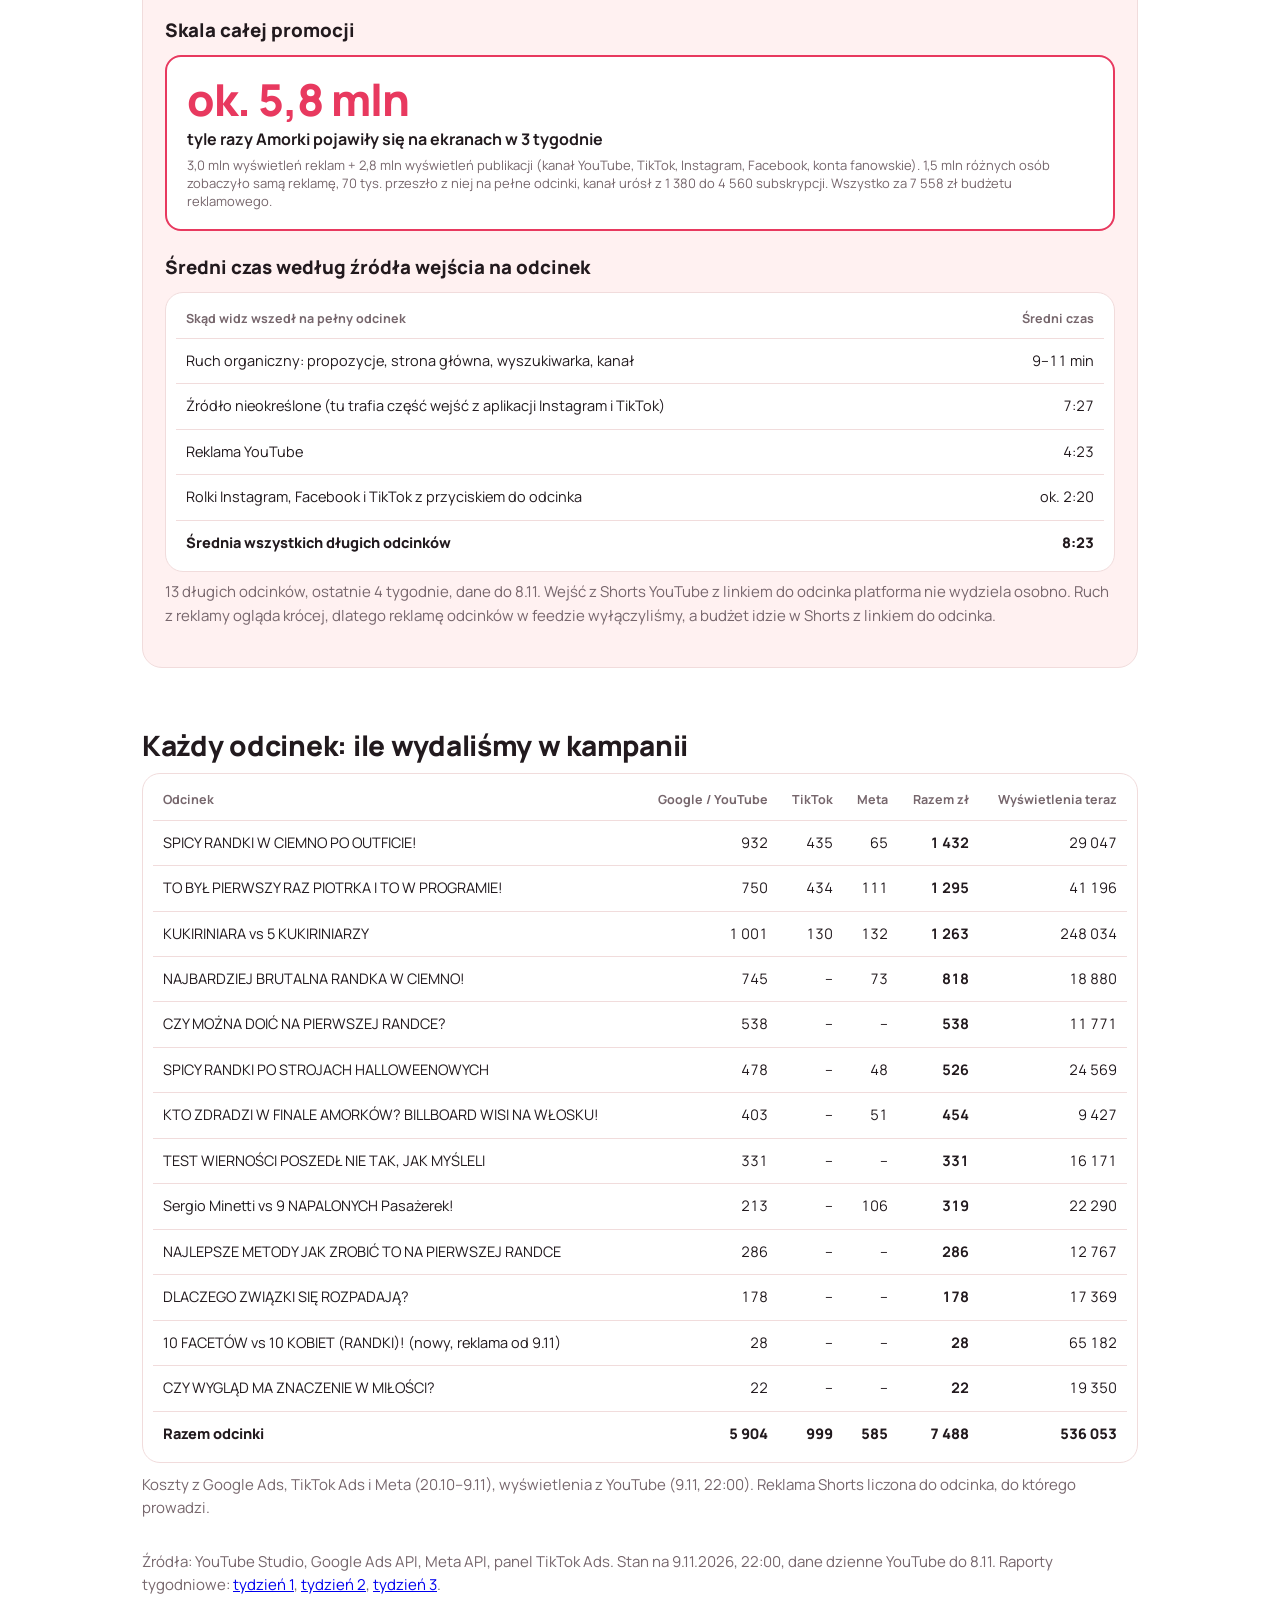
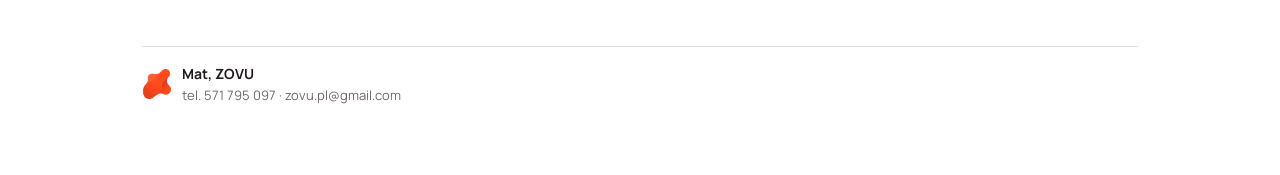
==== commit d3175eed: "Średni czas wg źródła w górnym bloku całej kampanii (t3 + kampania) Co-Authored-By: Claude Opus 5.5 " ====
--- a/kampania.html
+++ b/kampania.html
@@ -89,6 +89,16 @@
 <div class="t" style="font-size:16px">tyle razy Amorki pojawiły się na ekranach w 3 tygodnie</div>
 <div class="d">3,0&nbsp;mln wyświetleń reklam + 2,8&nbsp;mln wyświetleń publikacji (kanał YouTube, TikTok, Instagram, Facebook, konta fanowskie). 1,5&nbsp;mln różnych osób zobaczyło samą reklamę, 70&nbsp;tys. przeszło z niej na pełne odcinki, kanał urósł z 1&nbsp;380 do 4&nbsp;560 subskrypcji. Wszystko za 7&nbsp;558&nbsp;zł budżetu reklamowego.</div>
 </div>
+<h3 id="czas-zrodla" style="margin:22px 0 10px">Średni czas według źródła wejścia na odcinek</h3>
+<div class="tabW"><table class="tab">
+<tr><th>Skąd widz wszedł na pełny odcinek</th><th class="l">Średni czas</th></tr>
+<tr><td>Ruch organiczny: propozycje, strona główna, wyszukiwarka, kanał</td><td class="l">9–11 min</td></tr>
+<tr><td>Źródło nieokreślone (tu trafia część wejść z aplikacji Instagram i TikTok)</td><td class="l">7:27</td></tr>
+<tr><td>Reklama YouTube</td><td class="l">4:23</td></tr>
+<tr><td>Rolki Instagram, Facebook i TikTok z przyciskiem do odcinka</td><td class="l">ok. 2:20</td></tr>
+<tr class="suma"><td>Średnia wszystkich długich odcinków</td><td class="l">8:23</td></tr>
+</table></div>
+<p class="pod" style="margin-top:8px">13 długich odcinków, ostatnie 4 tygodnie, dane do 8.11. Wejść z Shorts YouTube z linkiem do odcinka platforma nie wydziela osobno. Ruch z reklamy ogląda krócej, dlatego reklamę odcinków w feedzie wyłączyliśmy, a budżet idzie w Shorts z linkiem do odcinka.</p>
 </section>
 
 <h2>Każdy odcinek: ile wydaliśmy w kampanii</h2>
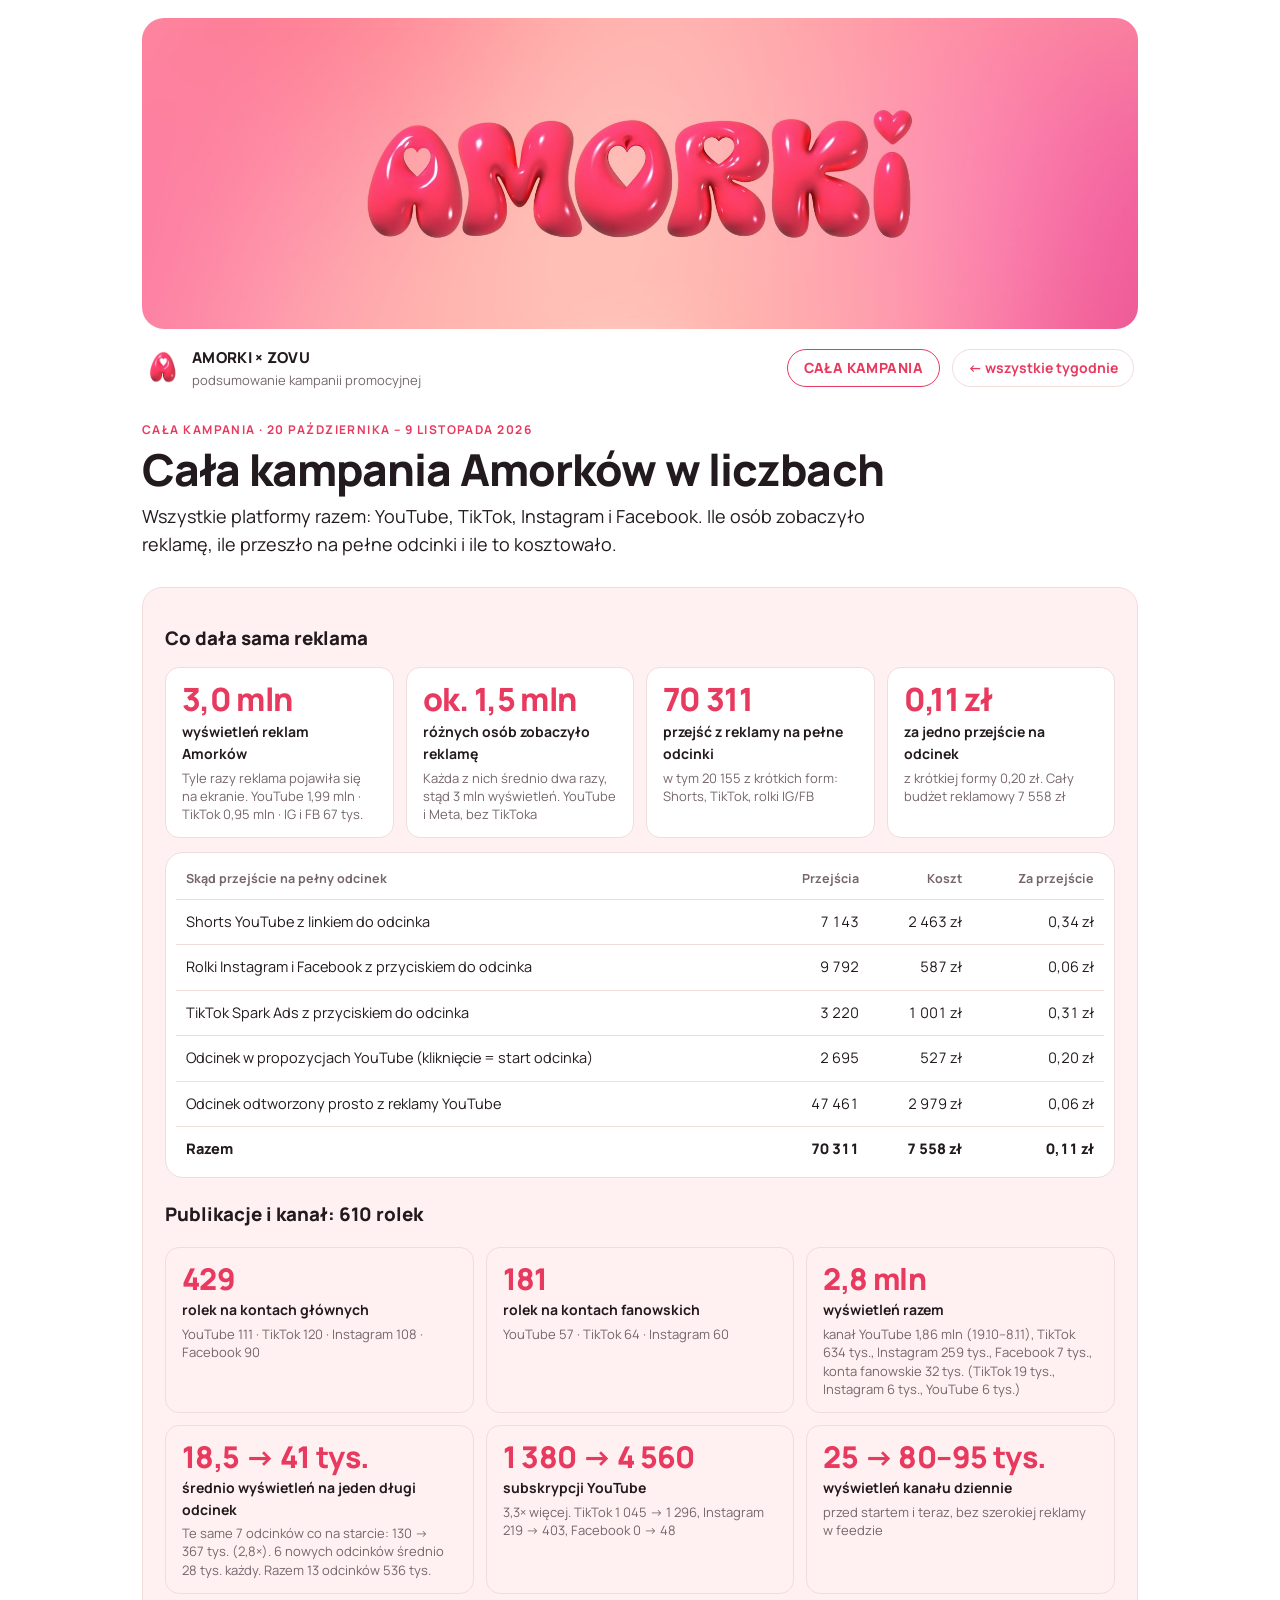
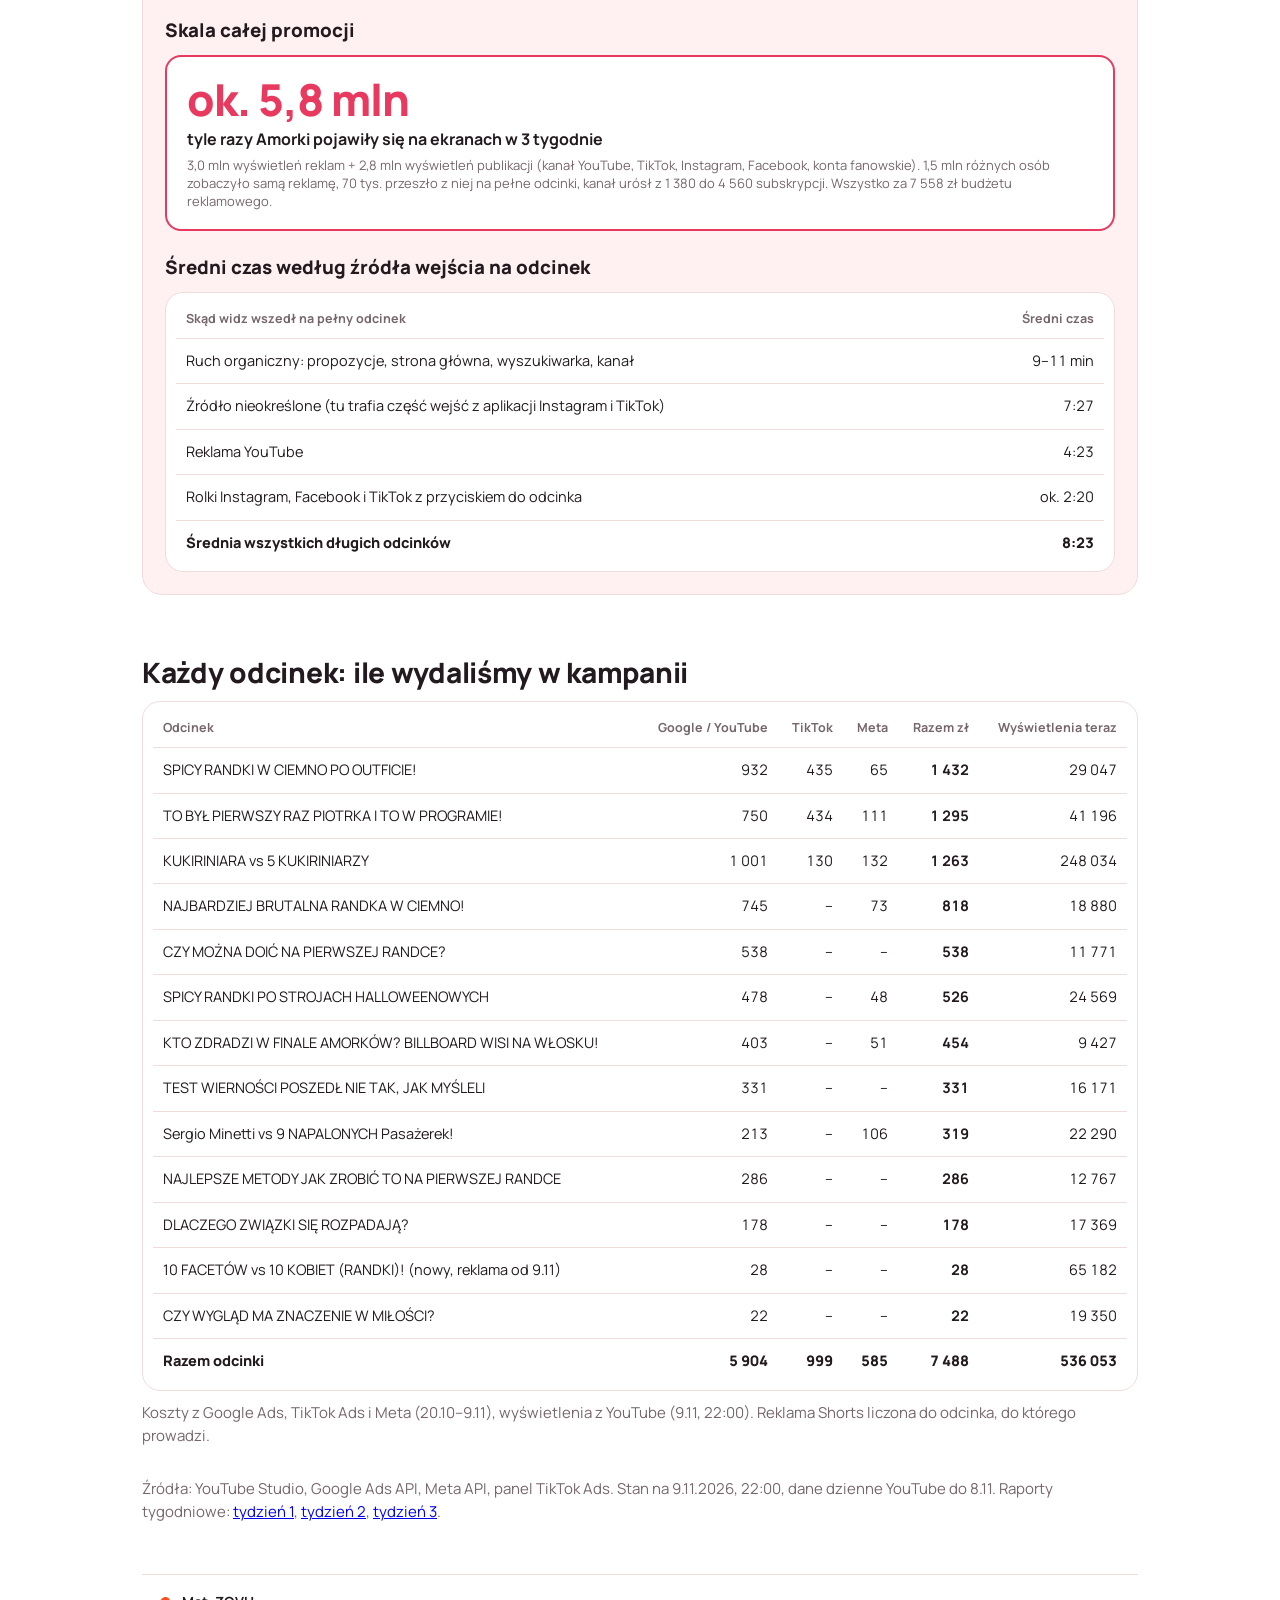
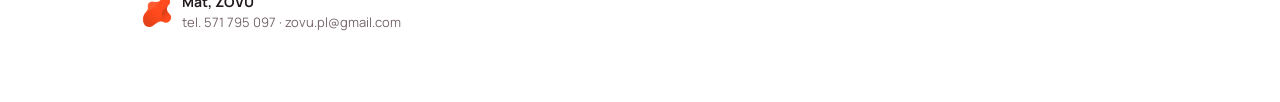
==== commit f500c0a5: "Usunięty opis pod tabelą średniego czasu Co-Authored-By: Claude Opus 5.5 <noreply@anthropic.com>" ====
--- a/kampania.html
+++ b/kampania.html
@@ -98,7 +98,6 @@
 <tr><td>Rolki Instagram, Facebook i TikTok z przyciskiem do odcinka</td><td class="l">ok. 2:20</td></tr>
 <tr class="suma"><td>Średnia wszystkich długich odcinków</td><td class="l">8:23</td></tr>
 </table></div>
-<p class="pod" style="margin-top:8px">13 długich odcinków, ostatnie 4 tygodnie, dane do 8.11. Wejść z Shorts YouTube z linkiem do odcinka platforma nie wydziela osobno. Ruch z reklamy ogląda krócej, dlatego reklamę odcinków w feedzie wyłączyliśmy, a budżet idzie w Shorts z linkiem do odcinka.</p>
 </section>
 
 <h2>Każdy odcinek: ile wydaliśmy w kampanii</h2>
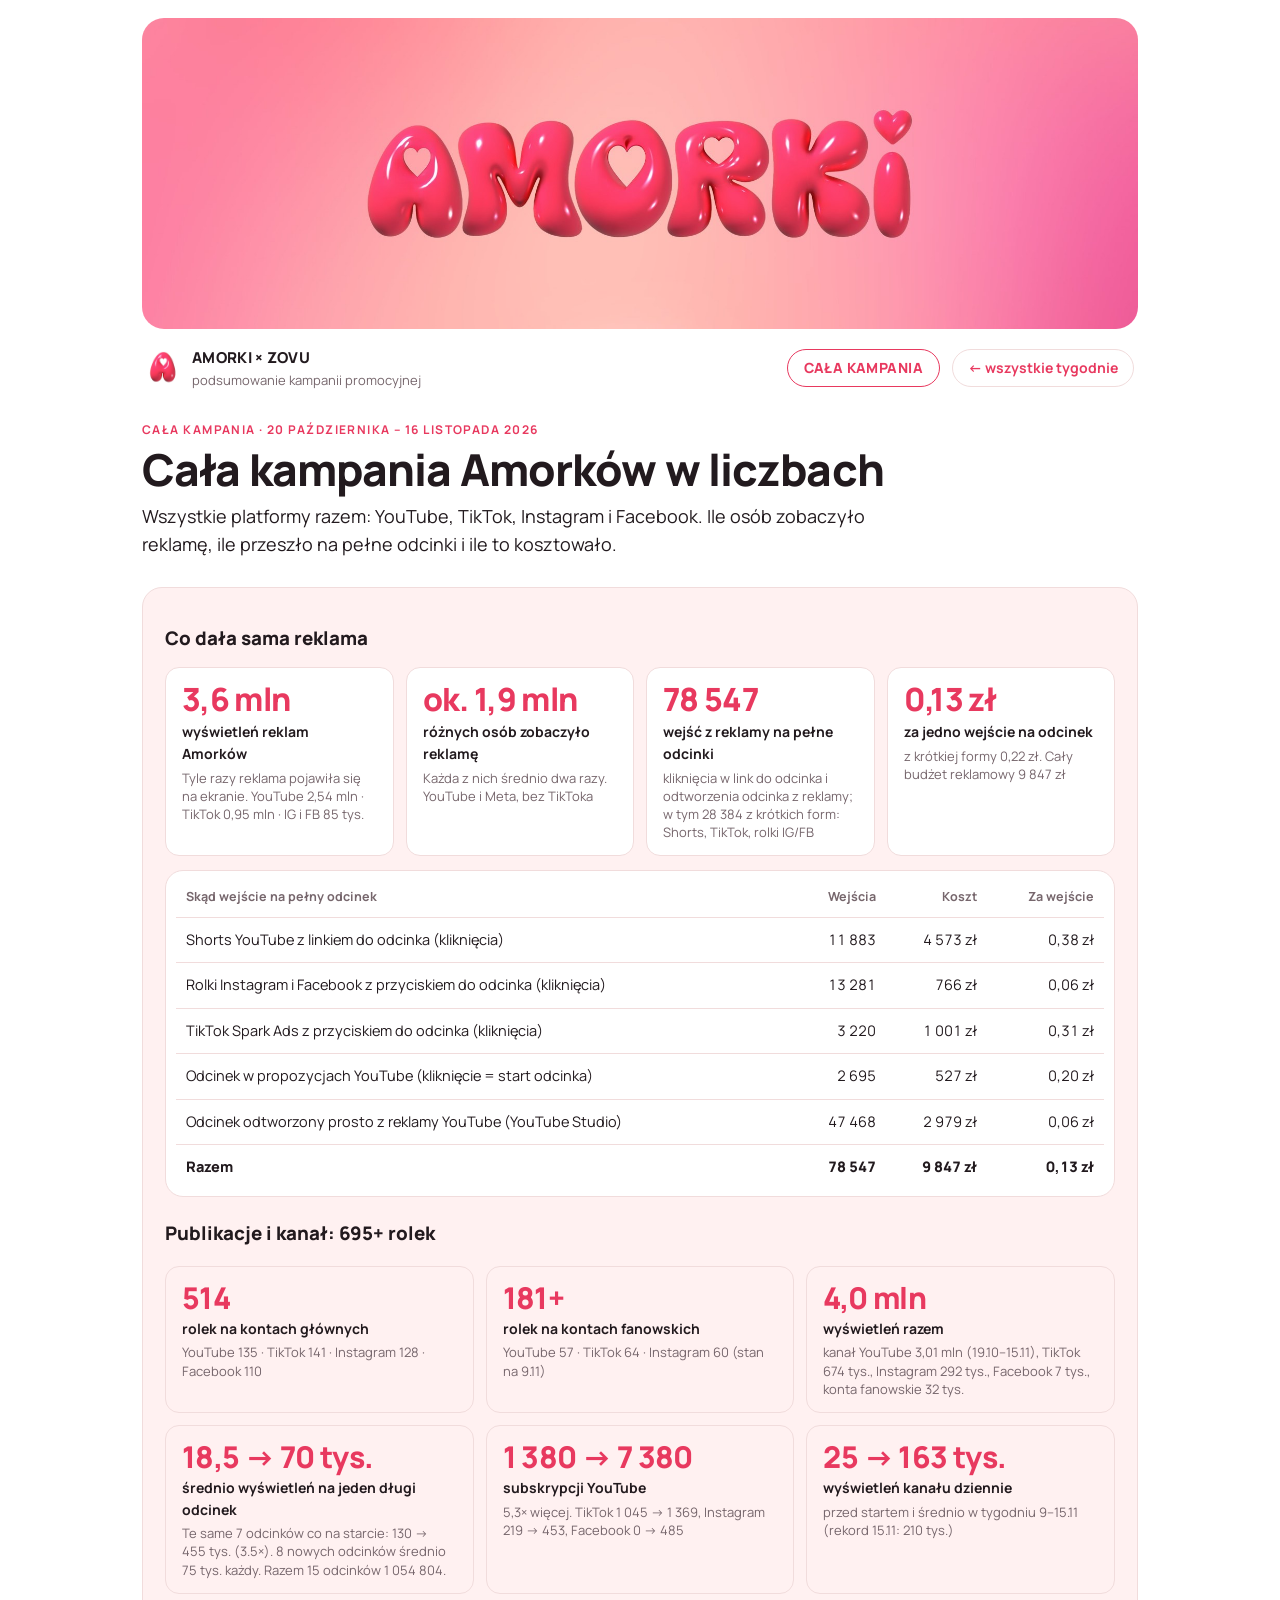
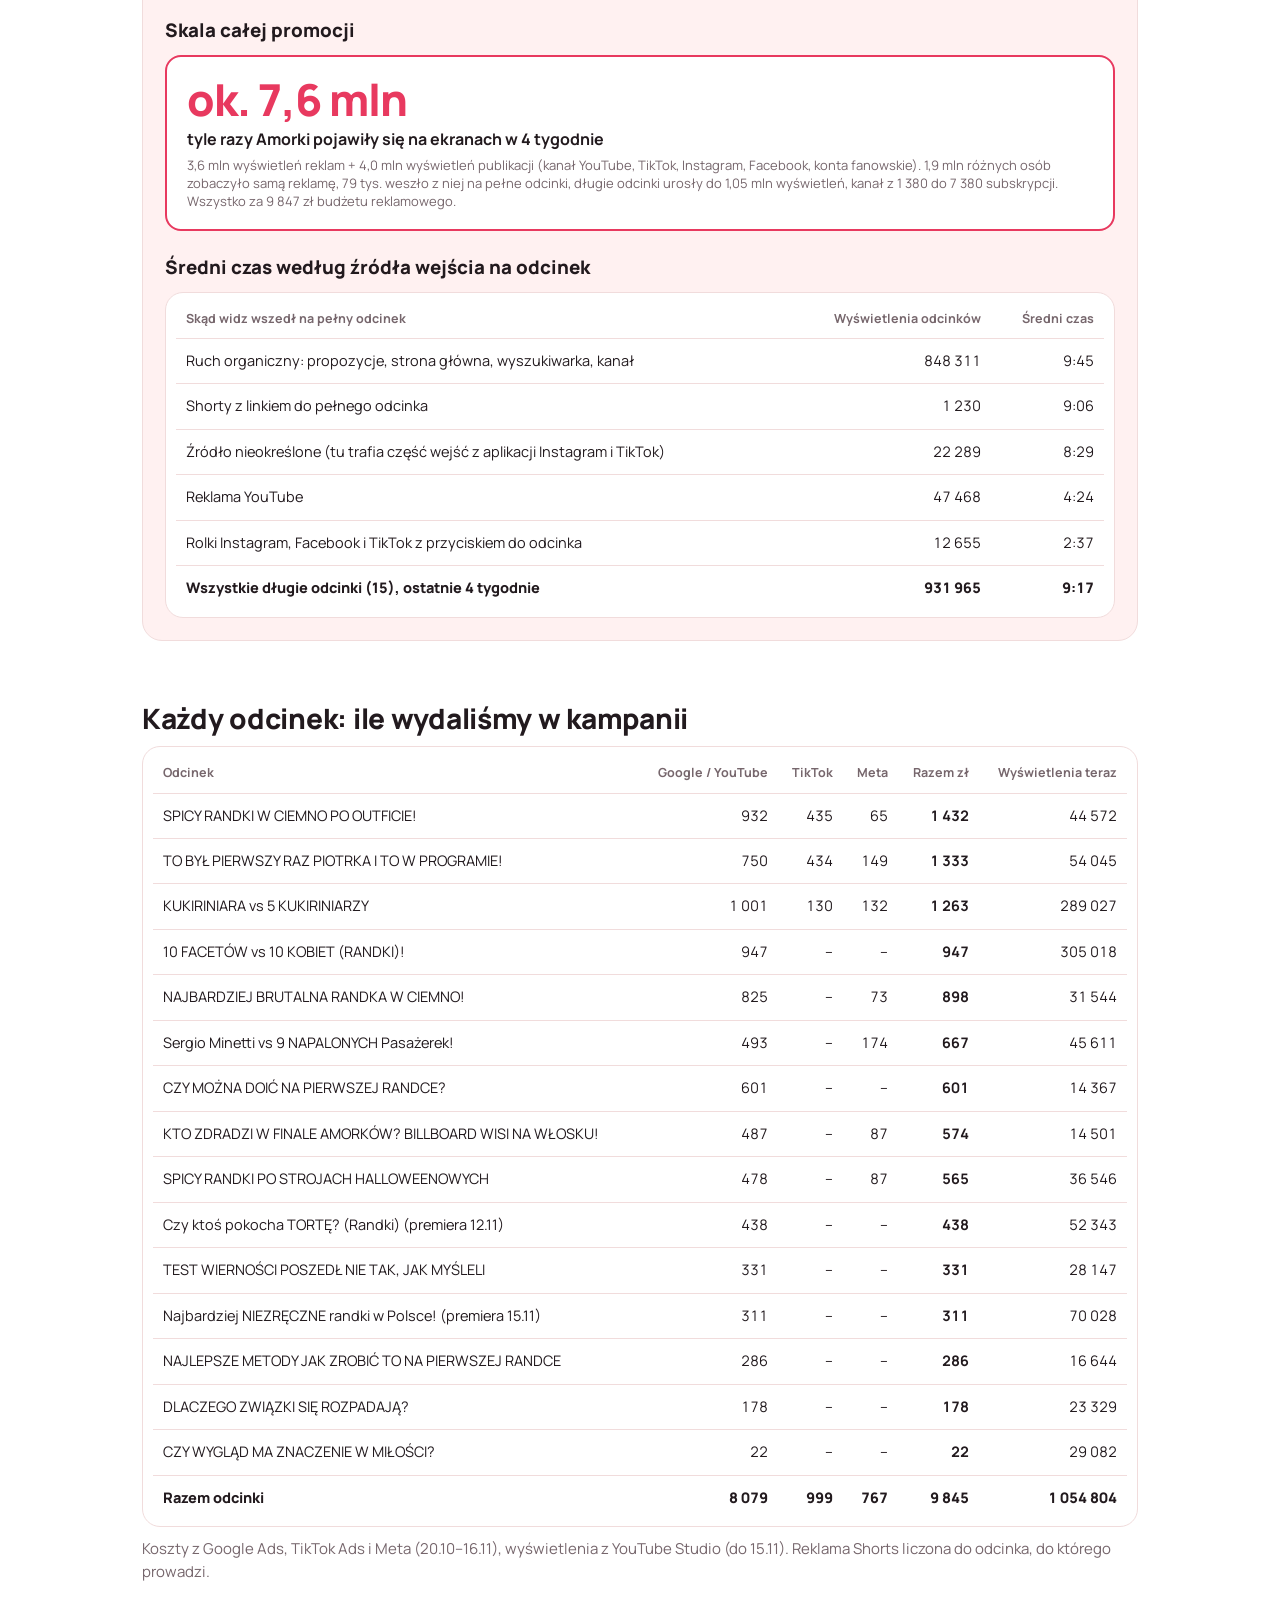
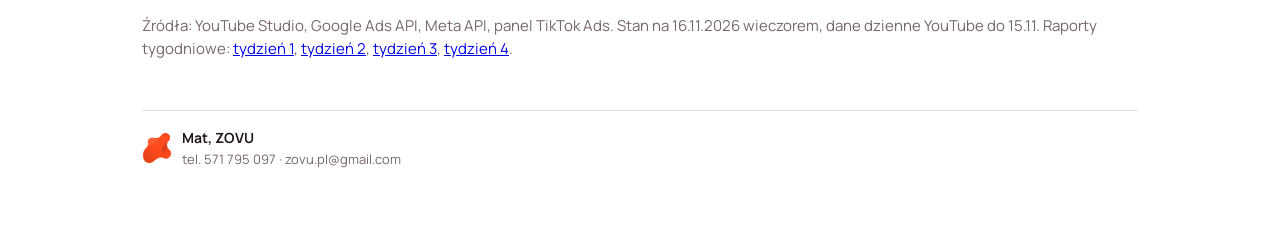
==== commit fe9b8ecd: "Tydzień 4 (9–15.11) + Cała kampania do 16.11 Co-Authored-By: Claude Opus 5.5 <noreply@anthropic.com>" ====
--- a/kampania.html
+++ b/kampania.html
@@ -53,61 +53,58 @@
   </div>
 </div>
 <main>
-<span class="etyk">Cała kampania · 20 października – 9 listopada 2026</span>
+<span class="etyk">Cała kampania · 20 października – 16 listopada 2026</span>
 <h1>Cała kampania Amorków w liczbach</h1>
 <p class="lead">Wszystkie platformy razem: YouTube, TikTok, Instagram i Facebook. Ile osób zobaczyło reklamę, ile przeszło na pełne odcinki i ile to kosztowało.</p>
 <section class="efekt" id="efekt">
 <h3 style="margin:14px 0 0">Co dała sama reklama</h3>
 <div class="k4">
-  <div class="k"><div class="n">3,0&nbsp;mln</div><div class="t">wyświetleń reklam Amorków</div><div class="d">Tyle razy reklama pojawiła się na ekranie. YouTube 1,99&nbsp;mln · TikTok 0,95&nbsp;mln · IG i FB 67&nbsp;tys.</div></div>
-  <div class="k"><div class="n">ok.&nbsp;1,5&nbsp;mln</div><div class="t">różnych osób zobaczyło reklamę</div><div class="d">Każda z nich średnio dwa razy, stąd 3&nbsp;mln wyświetleń. YouTube i Meta, bez TikToka</div></div>
-  <div class="k"><div class="n">70&nbsp;311</div><div class="t">przejść z reklamy na pełne odcinki</div><div class="d">w tym 20&nbsp;155 z krótkich form: Shorts, TikTok, rolki IG/FB</div></div>
-  <div class="k"><div class="n">0,11&nbsp;zł</div><div class="t">za jedno przejście na odcinek</div><div class="d">z krótkiej formy 0,20&nbsp;zł. Cały budżet reklamowy 7&nbsp;558&nbsp;zł</div></div>
+  <div class="k"><div class="n">3,6&nbsp;mln</div><div class="t">wyświetleń reklam Amorków</div><div class="d">Tyle razy reklama pojawiła się na ekranie. YouTube 2,54&nbsp;mln · TikTok 0,95&nbsp;mln · IG i FB 85&nbsp;tys.</div></div>
+  <div class="k"><div class="n">ok.&nbsp;1,9&nbsp;mln</div><div class="t">różnych osób zobaczyło reklamę</div><div class="d">Każda z nich średnio dwa razy. YouTube i Meta, bez TikToka</div></div>
+  <div class="k"><div class="n">78&nbsp;547</div><div class="t">wejść z reklamy na pełne odcinki</div><div class="d">kliknięcia w link do odcinka i odtworzenia odcinka z reklamy; w tym 28&nbsp;384 z krótkich form: Shorts, TikTok, rolki IG/FB</div></div>
+  <div class="k"><div class="n">0,13&nbsp;zł</div><div class="t">za jedno wejście na odcinek</div><div class="d">z krótkiej formy 0,22&nbsp;zł. Cały budżet reklamowy 9&nbsp;847&nbsp;zł</div></div>
 </div>
 <div class="tabW"><table class="tab">
-<tr><th>Skąd przejście na pełny odcinek</th><th class="l">Przejścia</th><th class="l">Koszt</th><th class="l">Za przejście</th></tr>
-<tr><td>Shorts YouTube z linkiem do odcinka</td><td class="l">7&nbsp;143</td><td class="l">2&nbsp;463&nbsp;zł</td><td class="l">0,34&nbsp;zł</td></tr>
-<tr><td>Rolki Instagram i Facebook z przyciskiem do odcinka</td><td class="l">9&nbsp;792</td><td class="l">587&nbsp;zł</td><td class="l">0,06&nbsp;zł</td></tr>
-<tr><td>TikTok Spark Ads z przyciskiem do odcinka</td><td class="l">3&nbsp;220</td><td class="l">1&nbsp;001&nbsp;zł</td><td class="l">0,31&nbsp;zł</td></tr>
-<tr><td>Odcinek w propozycjach YouTube (kliknięcie = start odcinka)</td><td class="l">2&nbsp;695</td><td class="l">527&nbsp;zł</td><td class="l">0,20&nbsp;zł</td></tr>
-<tr><td>Odcinek odtworzony prosto z reklamy YouTube</td><td class="l">47&nbsp;461</td><td class="l">2&nbsp;979&nbsp;zł</td><td class="l">0,06&nbsp;zł</td></tr>
-<tr class="suma"><td>Razem</td><td class="l">70&nbsp;311</td><td class="l">7&nbsp;558&nbsp;zł</td><td class="l">0,11&nbsp;zł</td></tr>
+<tr><th>Skąd wejście na pełny odcinek</th><th class="l">Wejścia</th><th class="l">Koszt</th><th class="l">Za wejście</th></tr>
+<tr><td>Shorts YouTube z linkiem do odcinka (kliknięcia)</td><td class="l">11&nbsp;883</td><td class="l">4&nbsp;573&nbsp;zł</td><td class="l">0,38&nbsp;zł</td></tr><tr><td>Rolki Instagram i Facebook z przyciskiem do odcinka (kliknięcia)</td><td class="l">13&nbsp;281</td><td class="l">766&nbsp;zł</td><td class="l">0,06&nbsp;zł</td></tr><tr><td>TikTok Spark Ads z przyciskiem do odcinka (kliknięcia)</td><td class="l">3&nbsp;220</td><td class="l">1&nbsp;001&nbsp;zł</td><td class="l">0,31&nbsp;zł</td></tr><tr><td>Odcinek w propozycjach YouTube (kliknięcie = start odcinka)</td><td class="l">2&nbsp;695</td><td class="l">527&nbsp;zł</td><td class="l">0,20&nbsp;zł</td></tr><tr><td>Odcinek odtworzony prosto z reklamy YouTube (YouTube Studio)</td><td class="l">47&nbsp;468</td><td class="l">2&nbsp;979&nbsp;zł</td><td class="l">0,06&nbsp;zł</td></tr>
+<tr class="suma"><td>Razem</td><td class="l">78&nbsp;547</td><td class="l">9&nbsp;847&nbsp;zł</td><td class="l">0,13&nbsp;zł</td></tr>
 </table></div>
 
-<h3 style="margin:22px 0 10px">Publikacje i kanał: 610 rolek</h3>
+<h3 style="margin:22px 0 10px">Publikacje i kanał: 695+ rolek</h3>
 <div class="cala"><div class="siatka">
-<div class="el"><div class="n">429</div><div class="t">rolek na kontach głównych</div><div class="d">YouTube 111 · TikTok 120 · Instagram 108 · Facebook 90</div></div>
-<div class="el"><div class="n">181</div><div class="t">rolek na kontach fanowskich</div><div class="d">YouTube 57 · TikTok 64 · Instagram 60</div></div>
-<div class="el"><div class="n">2,8&nbsp;mln</div><div class="t">wyświetleń razem</div><div class="d">kanał YouTube 1,86&nbsp;mln (19.10–8.11), TikTok 634&nbsp;tys., Instagram 259&nbsp;tys., Facebook 7&nbsp;tys., konta fanowskie 32&nbsp;tys. (TikTok 19&nbsp;tys., Instagram 6&nbsp;tys., YouTube 6&nbsp;tys.)</div></div>
-<div class="el"><div class="n">18,5&nbsp;→&nbsp;41&nbsp;tys.</div><div class="t">średnio wyświetleń na jeden długi odcinek</div><div class="d">Te same 7 odcinków co na starcie: 130 → 367&nbsp;tys. (2,8×). 6 nowych odcinków średnio 28&nbsp;tys. każdy. Razem 13 odcinków 536&nbsp;tys.</div></div>
-<div class="el"><div class="n">1&nbsp;380&nbsp;→&nbsp;4&nbsp;560</div><div class="t">subskrypcji YouTube</div><div class="d">3,3× więcej. TikTok 1&nbsp;045 → 1&nbsp;296, Instagram 219 → 403, Facebook 0 → 48</div></div>
-<div class="el"><div class="n">25&nbsp;→&nbsp;80–95&nbsp;tys.</div><div class="t">wyświetleń kanału dziennie</div><div class="d">przed startem i teraz, bez szerokiej reklamy w feedzie</div></div>
+<div class="el"><div class="n">514</div><div class="t">rolek na kontach głównych</div><div class="d">YouTube 135 · TikTok 141 · Instagram 128 · Facebook 110</div></div>
+<div class="el"><div class="n">181+</div><div class="t">rolek na kontach fanowskich</div><div class="d">YouTube 57 · TikTok 64 · Instagram 60 (stan na 9.11)</div></div>
+<div class="el"><div class="n">4,0&nbsp;mln</div><div class="t">wyświetleń razem</div><div class="d">kanał YouTube 3,01&nbsp;mln (19.10–15.11), TikTok 674&nbsp;tys., Instagram 292&nbsp;tys., Facebook 7&nbsp;tys., konta fanowskie 32&nbsp;tys.</div></div>
+<div class="el"><div class="n">18,5&nbsp;→&nbsp;70&nbsp;tys.</div><div class="t">średnio wyświetleń na jeden długi odcinek</div><div class="d">Te same 7 odcinków co na starcie: 130 → 455&nbsp;tys. (3.5×). 8 nowych odcinków średnio 75&nbsp;tys. każdy. Razem 15 odcinków 1&nbsp;054&nbsp;804.</div></div>
+<div class="el"><div class="n">1&nbsp;380&nbsp;→&nbsp;7&nbsp;380</div><div class="t">subskrypcji YouTube</div><div class="d">5,3× więcej. TikTok 1&nbsp;045 → 1&nbsp;369, Instagram 219 → 453, Facebook 0 → 485</div></div>
+<div class="el"><div class="n">25&nbsp;→&nbsp;163&nbsp;tys.</div><div class="t">wyświetleń kanału dziennie</div><div class="d">przed startem i średnio w tygodniu 9–15.11 (rekord 15.11: 210&nbsp;tys.)</div></div>
 </div></div>
 <h3 style="margin:22px 0 10px">Skala całej promocji</h3>
 <div class="k" style="background:var(--karta);border:2px solid var(--roz);border-radius:16px;padding:18px 20px">
-<div class="n" style="font-size:44px">ok.&nbsp;5,8&nbsp;mln</div>
-<div class="t" style="font-size:16px">tyle razy Amorki pojawiły się na ekranach w 3 tygodnie</div>
-<div class="d">3,0&nbsp;mln wyświetleń reklam + 2,8&nbsp;mln wyświetleń publikacji (kanał YouTube, TikTok, Instagram, Facebook, konta fanowskie). 1,5&nbsp;mln różnych osób zobaczyło samą reklamę, 70&nbsp;tys. przeszło z niej na pełne odcinki, kanał urósł z 1&nbsp;380 do 4&nbsp;560 subskrypcji. Wszystko za 7&nbsp;558&nbsp;zł budżetu reklamowego.</div>
+<div class="n" style="font-size:44px">ok.&nbsp;7,6&nbsp;mln</div>
+<div class="t" style="font-size:16px">tyle razy Amorki pojawiły się na ekranach w 4 tygodnie</div>
+<div class="d">3,6&nbsp;mln wyświetleń reklam + 4,0&nbsp;mln wyświetleń publikacji (kanał YouTube, TikTok, Instagram, Facebook, konta fanowskie). 1,9&nbsp;mln różnych osób zobaczyło samą reklamę, 79&nbsp;tys. weszło z niej na pełne odcinki, długie odcinki urosły do 1,05&nbsp;mln wyświetleń, kanał z 1&nbsp;380 do 7&nbsp;380 subskrypcji. Wszystko za 9&nbsp;847&nbsp;zł budżetu reklamowego.</div>
 </div>
 <h3 id="czas-zrodla" style="margin:22px 0 10px">Średni czas według źródła wejścia na odcinek</h3>
 <div class="tabW"><table class="tab">
-<tr><th>Skąd widz wszedł na pełny odcinek</th><th class="l">Średni czas</th></tr>
-<tr><td>Ruch organiczny: propozycje, strona główna, wyszukiwarka, kanał</td><td class="l">9–11 min</td></tr>
-<tr><td>Źródło nieokreślone (tu trafia część wejść z aplikacji Instagram i TikTok)</td><td class="l">7:27</td></tr>
-<tr><td>Reklama YouTube</td><td class="l">4:23</td></tr>
-<tr><td>Rolki Instagram, Facebook i TikTok z przyciskiem do odcinka</td><td class="l">ok. 2:20</td></tr>
-<tr class="suma"><td>Średnia wszystkich długich odcinków</td><td class="l">8:23</td></tr>
+<tr><th>Skąd widz wszedł na pełny odcinek</th><th class="l">Wyświetlenia odcinków</th><th class="l">Średni czas</th></tr>
+<tr><td>Ruch organiczny: propozycje, strona główna, wyszukiwarka, kanał</td><td class="l">848&nbsp;311</td><td class="l">9:45</td></tr>
+<tr><td>Shorty z linkiem do pełnego odcinka</td><td class="l">1&nbsp;230</td><td class="l">9:06</td></tr>
+<tr><td>Źródło nieokreślone (tu trafia część wejść z aplikacji Instagram i TikTok)</td><td class="l">22&nbsp;289</td><td class="l">8:29</td></tr>
+<tr><td>Reklama YouTube</td><td class="l">47&nbsp;468</td><td class="l">4:24</td></tr>
+<tr><td>Rolki Instagram, Facebook i TikTok z przyciskiem do odcinka</td><td class="l">12&nbsp;655</td><td class="l">2:37</td></tr>
+<tr class="suma"><td>Wszystkie długie odcinki (15), ostatnie 4 tygodnie</td><td class="l">931&nbsp;965</td><td class="l">9:17</td></tr>
 </table></div>
 </section>
 
 <h2>Każdy odcinek: ile wydaliśmy w kampanii</h2>
 <div class="tabW"><table class="tab">
 <tr><th>Odcinek</th><th class="l">Google / YouTube</th><th class="l">TikTok</th><th class="l">Meta</th><th class="l">Razem zł</th><th class="l">Wyświetlenia teraz</th></tr>
-<tr><td>SPICY RANDKI W CIEMNO PO OUTFICIE!</td><td class="l">932</td><td class="l">435</td><td class="l">65</td><td class="l"><b>1&nbsp;432</b></td><td class="l">29&nbsp;047</td></tr><tr><td>TO BYŁ PIERWSZY RAZ PIOTRKA I TO W PROGRAMIE!</td><td class="l">750</td><td class="l">434</td><td class="l">111</td><td class="l"><b>1&nbsp;295</b></td><td class="l">41&nbsp;196</td></tr><tr><td>KUKIRINIARA vs 5 KUKIRINIARZY</td><td class="l">1&nbsp;001</td><td class="l">130</td><td class="l">132</td><td class="l"><b>1&nbsp;263</b></td><td class="l">248&nbsp;034</td></tr><tr><td>NAJBARDZIEJ BRUTALNA RANDKA W CIEMNO!</td><td class="l">745</td><td class="l">–</td><td class="l">73</td><td class="l"><b>818</b></td><td class="l">18&nbsp;880</td></tr><tr><td>CZY MOŻNA DOIĆ NA PIERWSZEJ RANDCE?</td><td class="l">538</td><td class="l">–</td><td class="l">–</td><td class="l"><b>538</b></td><td class="l">11&nbsp;771</td></tr><tr><td>SPICY RANDKI PO STROJACH HALLOWEENOWYCH</td><td class="l">478</td><td class="l">–</td><td class="l">48</td><td class="l"><b>526</b></td><td class="l">24&nbsp;569</td></tr><tr><td>KTO ZDRADZI W FINALE AMORKÓW? BILLBOARD WISI NA WŁOSKU!</td><td class="l">403</td><td class="l">–</td><td class="l">51</td><td class="l"><b>454</b></td><td class="l">9&nbsp;427</td></tr><tr><td>TEST WIERNOŚCI POSZEDŁ NIE TAK, JAK MYŚLELI</td><td class="l">331</td><td class="l">–</td><td class="l">–</td><td class="l"><b>331</b></td><td class="l">16&nbsp;171</td></tr><tr><td>Sergio Minetti vs 9 NAPALONYCH Pasażerek!</td><td class="l">213</td><td class="l">–</td><td class="l">106</td><td class="l"><b>319</b></td><td class="l">22&nbsp;290</td></tr><tr><td>NAJLEPSZE METODY JAK ZROBIĆ TO NA PIERWSZEJ RANDCE</td><td class="l">286</td><td class="l">–</td><td class="l">–</td><td class="l"><b>286</b></td><td class="l">12&nbsp;767</td></tr><tr><td>DLACZEGO ZWIĄZKI SIĘ ROZPADAJĄ?</td><td class="l">178</td><td class="l">–</td><td class="l">–</td><td class="l"><b>178</b></td><td class="l">17&nbsp;369</td></tr><tr><td>10 FACETÓW vs 10 KOBIET (RANDKI)! (nowy, reklama od 9.11)</td><td class="l">28</td><td class="l">–</td><td class="l">–</td><td class="l"><b>28</b></td><td class="l">65&nbsp;182</td></tr><tr><td>CZY WYGLĄD MA ZNACZENIE W MIŁOŚCI?</td><td class="l">22</td><td class="l">–</td><td class="l">–</td><td class="l"><b>22</b></td><td class="l">19&nbsp;350</td></tr><tr class="suma"><td>Razem odcinki</td><td class="l">5&nbsp;904</td><td class="l">999</td><td class="l">585</td><td class="l">7&nbsp;488</td><td class="l">536&nbsp;053</td></tr>
+<tr><td>SPICY RANDKI W CIEMNO PO OUTFICIE!</td><td class="l">932</td><td class="l">435</td><td class="l">65</td><td class="l"><b>1&nbsp;432</b></td><td class="l">44&nbsp;572</td></tr><tr><td>TO BYŁ PIERWSZY RAZ PIOTRKA I TO W PROGRAMIE!</td><td class="l">750</td><td class="l">434</td><td class="l">149</td><td class="l"><b>1&nbsp;333</b></td><td class="l">54&nbsp;045</td></tr><tr><td>KUKIRINIARA vs 5 KUKIRINIARZY</td><td class="l">1&nbsp;001</td><td class="l">130</td><td class="l">132</td><td class="l"><b>1&nbsp;263</b></td><td class="l">289&nbsp;027</td></tr><tr><td>10 FACETÓW vs 10 KOBIET (RANDKI)!</td><td class="l">947</td><td class="l">–</td><td class="l">–</td><td class="l"><b>947</b></td><td class="l">305&nbsp;018</td></tr><tr><td>NAJBARDZIEJ BRUTALNA RANDKA W CIEMNO!</td><td class="l">825</td><td class="l">–</td><td class="l">73</td><td class="l"><b>898</b></td><td class="l">31&nbsp;544</td></tr><tr><td>Sergio Minetti vs 9 NAPALONYCH Pasażerek!</td><td class="l">493</td><td class="l">–</td><td class="l">174</td><td class="l"><b>667</b></td><td class="l">45&nbsp;611</td></tr><tr><td>CZY MOŻNA DOIĆ NA PIERWSZEJ RANDCE?</td><td class="l">601</td><td class="l">–</td><td class="l">–</td><td class="l"><b>601</b></td><td class="l">14&nbsp;367</td></tr><tr><td>KTO ZDRADZI W FINALE AMORKÓW? BILLBOARD WISI NA WŁOSKU!</td><td class="l">487</td><td class="l">–</td><td class="l">87</td><td class="l"><b>574</b></td><td class="l">14&nbsp;501</td></tr><tr><td>SPICY RANDKI PO STROJACH HALLOWEENOWYCH</td><td class="l">478</td><td class="l">–</td><td class="l">87</td><td class="l"><b>565</b></td><td class="l">36&nbsp;546</td></tr><tr><td>Czy ktoś pokocha TORTĘ? (Randki) (premiera 12.11)</td><td class="l">438</td><td class="l">–</td><td class="l">–</td><td class="l"><b>438</b></td><td class="l">52&nbsp;343</td></tr><tr><td>TEST WIERNOŚCI POSZEDŁ NIE TAK, JAK MYŚLELI</td><td class="l">331</td><td class="l">–</td><td class="l">–</td><td class="l"><b>331</b></td><td class="l">28&nbsp;147</td></tr><tr><td>Najbardziej NIEZRĘCZNE randki w Polsce! (premiera 15.11)</td><td class="l">311</td><td class="l">–</td><td class="l">–</td><td class="l"><b>311</b></td><td class="l">70&nbsp;028</td></tr><tr><td>NAJLEPSZE METODY JAK ZROBIĆ TO NA PIERWSZEJ RANDCE</td><td class="l">286</td><td class="l">–</td><td class="l">–</td><td class="l"><b>286</b></td><td class="l">16&nbsp;644</td></tr><tr><td>DLACZEGO ZWIĄZKI SIĘ ROZPADAJĄ?</td><td class="l">178</td><td class="l">–</td><td class="l">–</td><td class="l"><b>178</b></td><td class="l">23&nbsp;329</td></tr><tr><td>CZY WYGLĄD MA ZNACZENIE W MIŁOŚCI?</td><td class="l">22</td><td class="l">–</td><td class="l">–</td><td class="l"><b>22</b></td><td class="l">29&nbsp;082</td></tr><tr class="suma"><td>Razem odcinki</td><td class="l">8&nbsp;079</td><td class="l">999</td><td class="l">767</td><td class="l">9&nbsp;845</td><td class="l">1&nbsp;054&nbsp;804</td></tr>
 </table></div>
-<p class="pod" style="margin-top:10px">Koszty z Google Ads, TikTok Ads i Meta (20.10–9.11), wyświetlenia z YouTube (9.11, 22:00). Reklama Shorts liczona do odcinka, do którego prowadzi.</p>
+<p class="pod" style="margin-top:10px">Koszty z Google Ads, TikTok Ads i Meta (20.10–16.11), wyświetlenia z YouTube Studio (do 15.11). Reklama Shorts liczona do odcinka, do którego prowadzi.</p>
 
-<p class="pod" style="margin-top:30px">Źródła: YouTube Studio, Google Ads API, Meta API, panel TikTok Ads. Stan na 9.11.2026, 22:00, dane dzienne YouTube do 8.11. Raporty tygodniowe: <a href="tydzien-1">tydzień 1</a>, <a href="tydzien-2">tydzień 2</a>, <a href="tydzien-3">tydzień 3</a>.</p>
+<p class="pod" style="margin-top:30px">Źródła: YouTube Studio, Google Ads API, Meta API, panel TikTok Ads. Stan na 16.11.2026 wieczorem, dane dzienne YouTube do 15.11. Raporty tygodniowe: <a href="tydzien-1">tydzień 1</a>, <a href="tydzien-2">tydzień 2</a>, <a href="tydzien-3">tydzień 3</a>, <a href="tydzien-4">tydzień 4</a>.</p>
 <div class="stopka"><img src="img/zovu.png?v=2" alt=""><div><b>Mat, ZOVU</b>tel. 571&nbsp;795&nbsp;097 · zovu.pl@gmail.com</div></div>
 </main>
 </body></html>
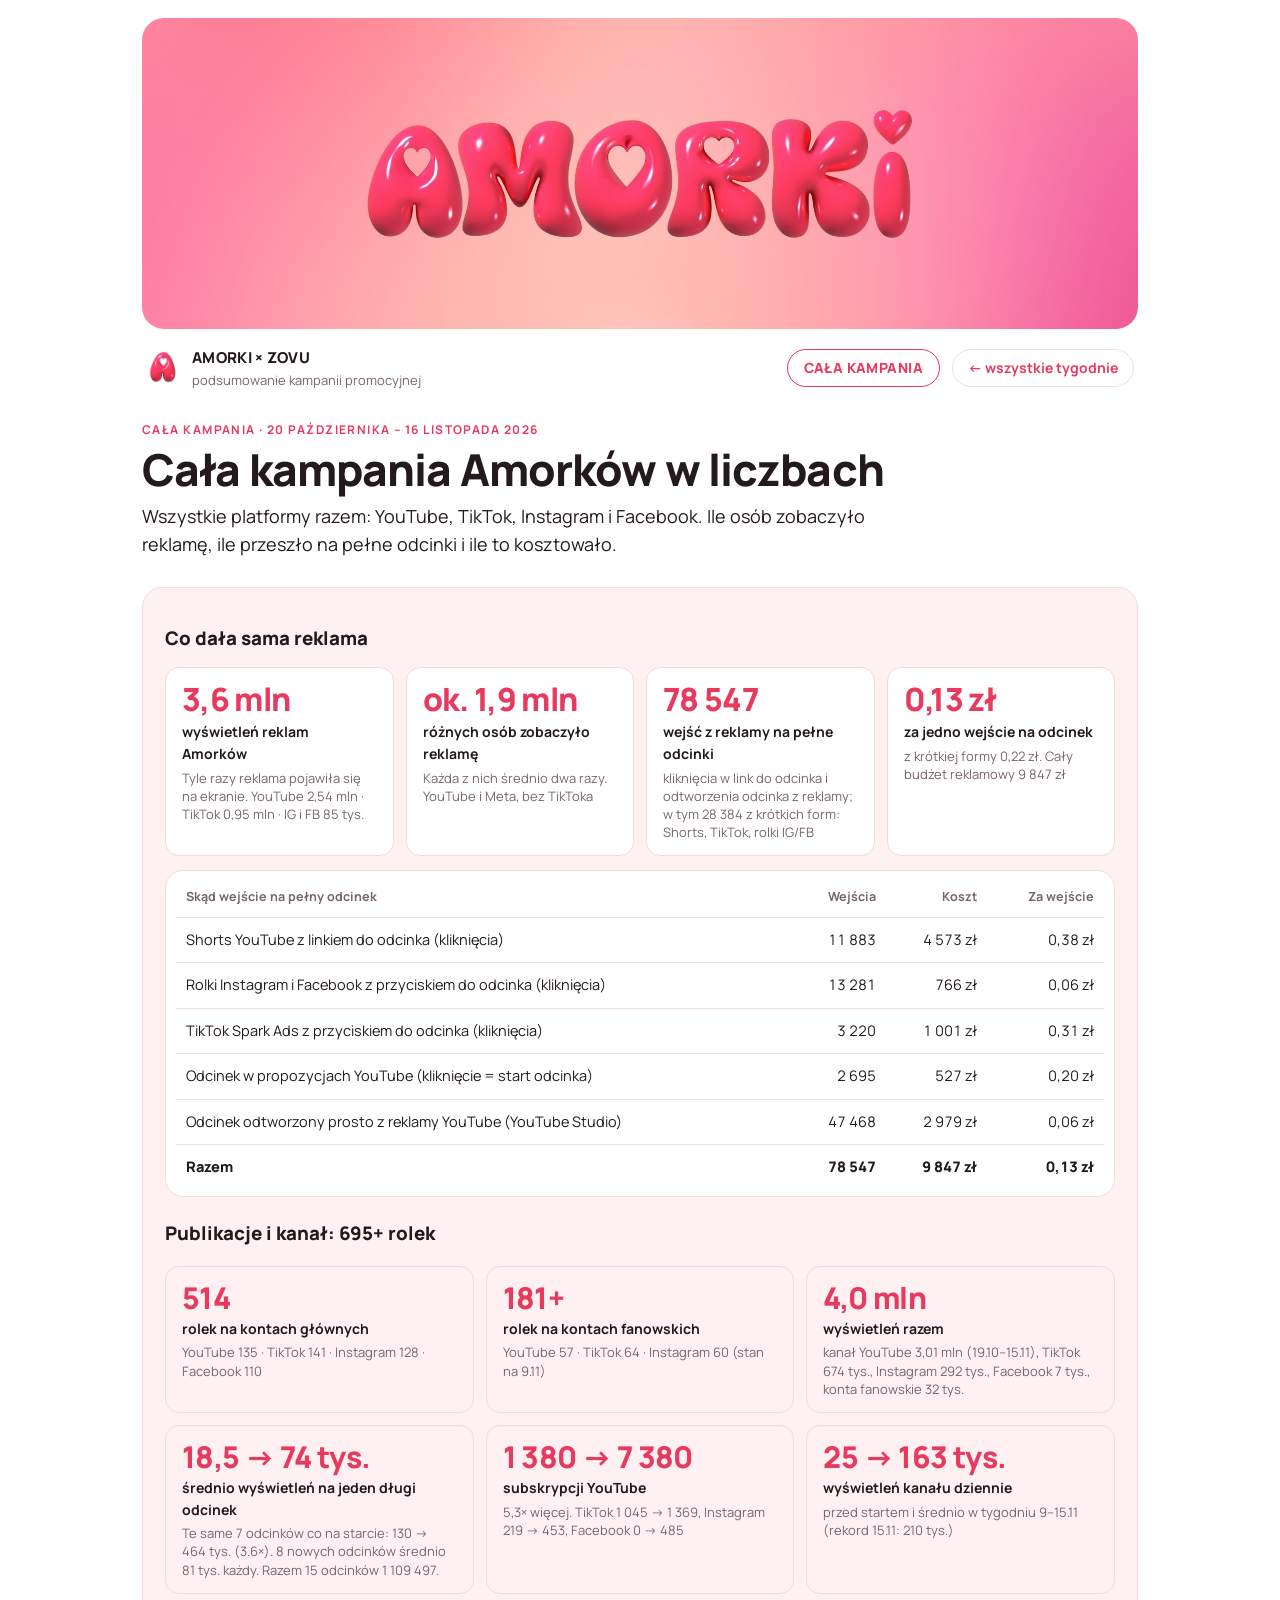
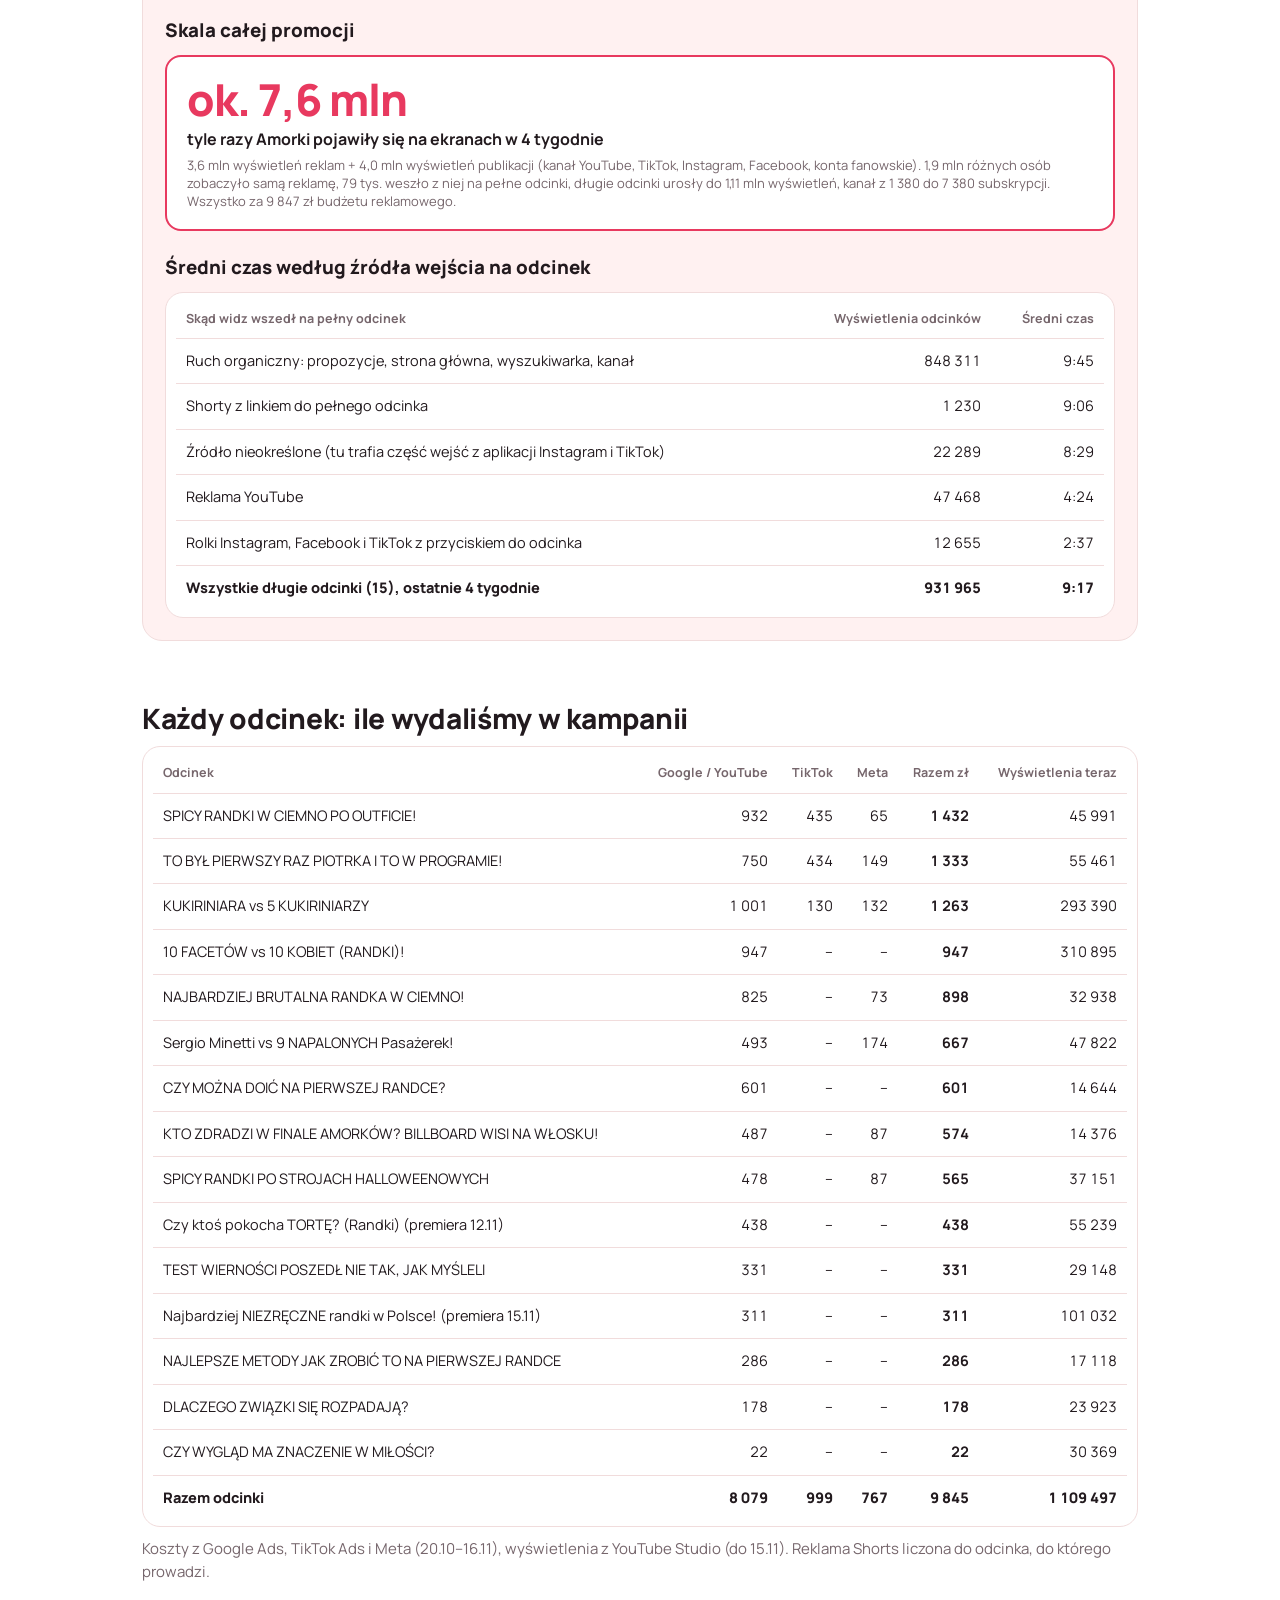
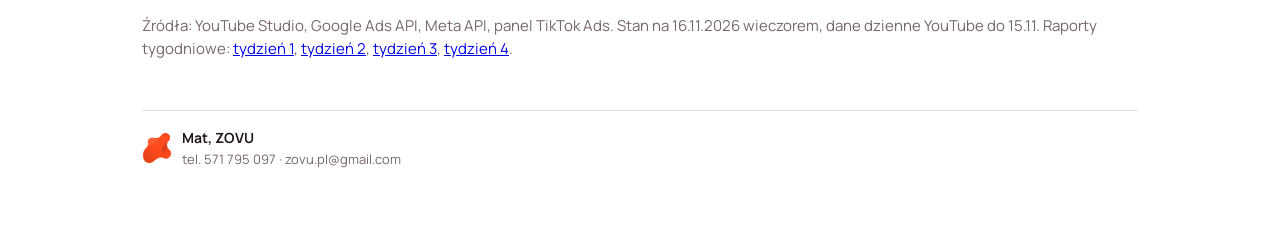
==== commit 6f74a4f7: "Tydzień 4: aktualne wyświetlenia odcinków 16.11 (NIEZRĘCZNE 101 tys.) Co-Authored-By: Claude Opus 5." ====
--- a/kampania.html
+++ b/kampania.html
@@ -75,7 +75,7 @@
 <div class="el"><div class="n">514</div><div class="t">rolek na kontach głównych</div><div class="d">YouTube 135 · TikTok 141 · Instagram 128 · Facebook 110</div></div>
 <div class="el"><div class="n">181+</div><div class="t">rolek na kontach fanowskich</div><div class="d">YouTube 57 · TikTok 64 · Instagram 60 (stan na 9.11)</div></div>
 <div class="el"><div class="n">4,0&nbsp;mln</div><div class="t">wyświetleń razem</div><div class="d">kanał YouTube 3,01&nbsp;mln (19.10–15.11), TikTok 674&nbsp;tys., Instagram 292&nbsp;tys., Facebook 7&nbsp;tys., konta fanowskie 32&nbsp;tys.</div></div>
-<div class="el"><div class="n">18,5&nbsp;→&nbsp;70&nbsp;tys.</div><div class="t">średnio wyświetleń na jeden długi odcinek</div><div class="d">Te same 7 odcinków co na starcie: 130 → 455&nbsp;tys. (3.5×). 8 nowych odcinków średnio 75&nbsp;tys. każdy. Razem 15 odcinków 1&nbsp;054&nbsp;804.</div></div>
+<div class="el"><div class="n">18,5&nbsp;→&nbsp;74&nbsp;tys.</div><div class="t">średnio wyświetleń na jeden długi odcinek</div><div class="d">Te same 7 odcinków co na starcie: 130 → 464&nbsp;tys. (3.6×). 8 nowych odcinków średnio 81&nbsp;tys. każdy. Razem 15 odcinków 1&nbsp;109&nbsp;497.</div></div>
 <div class="el"><div class="n">1&nbsp;380&nbsp;→&nbsp;7&nbsp;380</div><div class="t">subskrypcji YouTube</div><div class="d">5,3× więcej. TikTok 1&nbsp;045 → 1&nbsp;369, Instagram 219 → 453, Facebook 0 → 485</div></div>
 <div class="el"><div class="n">25&nbsp;→&nbsp;163&nbsp;tys.</div><div class="t">wyświetleń kanału dziennie</div><div class="d">przed startem i średnio w tygodniu 9–15.11 (rekord 15.11: 210&nbsp;tys.)</div></div>
 </div></div>
@@ -83,7 +83,7 @@
 <div class="k" style="background:var(--karta);border:2px solid var(--roz);border-radius:16px;padding:18px 20px">
 <div class="n" style="font-size:44px">ok.&nbsp;7,6&nbsp;mln</div>
 <div class="t" style="font-size:16px">tyle razy Amorki pojawiły się na ekranach w 4 tygodnie</div>
-<div class="d">3,6&nbsp;mln wyświetleń reklam + 4,0&nbsp;mln wyświetleń publikacji (kanał YouTube, TikTok, Instagram, Facebook, konta fanowskie). 1,9&nbsp;mln różnych osób zobaczyło samą reklamę, 79&nbsp;tys. weszło z niej na pełne odcinki, długie odcinki urosły do 1,05&nbsp;mln wyświetleń, kanał z 1&nbsp;380 do 7&nbsp;380 subskrypcji. Wszystko za 9&nbsp;847&nbsp;zł budżetu reklamowego.</div>
+<div class="d">3,6&nbsp;mln wyświetleń reklam + 4,0&nbsp;mln wyświetleń publikacji (kanał YouTube, TikTok, Instagram, Facebook, konta fanowskie). 1,9&nbsp;mln różnych osób zobaczyło samą reklamę, 79&nbsp;tys. weszło z niej na pełne odcinki, długie odcinki urosły do 1,11&nbsp;mln wyświetleń, kanał z 1&nbsp;380 do 7&nbsp;380 subskrypcji. Wszystko za 9&nbsp;847&nbsp;zł budżetu reklamowego.</div>
 </div>
 <h3 id="czas-zrodla" style="margin:22px 0 10px">Średni czas według źródła wejścia na odcinek</h3>
 <div class="tabW"><table class="tab">
@@ -100,7 +100,7 @@
 <h2>Każdy odcinek: ile wydaliśmy w kampanii</h2>
 <div class="tabW"><table class="tab">
 <tr><th>Odcinek</th><th class="l">Google / YouTube</th><th class="l">TikTok</th><th class="l">Meta</th><th class="l">Razem zł</th><th class="l">Wyświetlenia teraz</th></tr>
-<tr><td>SPICY RANDKI W CIEMNO PO OUTFICIE!</td><td class="l">932</td><td class="l">435</td><td class="l">65</td><td class="l"><b>1&nbsp;432</b></td><td class="l">44&nbsp;572</td></tr><tr><td>TO BYŁ PIERWSZY RAZ PIOTRKA I TO W PROGRAMIE!</td><td class="l">750</td><td class="l">434</td><td class="l">149</td><td class="l"><b>1&nbsp;333</b></td><td class="l">54&nbsp;045</td></tr><tr><td>KUKIRINIARA vs 5 KUKIRINIARZY</td><td class="l">1&nbsp;001</td><td class="l">130</td><td class="l">132</td><td class="l"><b>1&nbsp;263</b></td><td class="l">289&nbsp;027</td></tr><tr><td>10 FACETÓW vs 10 KOBIET (RANDKI)!</td><td class="l">947</td><td class="l">–</td><td class="l">–</td><td class="l"><b>947</b></td><td class="l">305&nbsp;018</td></tr><tr><td>NAJBARDZIEJ BRUTALNA RANDKA W CIEMNO!</td><td class="l">825</td><td class="l">–</td><td class="l">73</td><td class="l"><b>898</b></td><td class="l">31&nbsp;544</td></tr><tr><td>Sergio Minetti vs 9 NAPALONYCH Pasażerek!</td><td class="l">493</td><td class="l">–</td><td class="l">174</td><td class="l"><b>667</b></td><td class="l">45&nbsp;611</td></tr><tr><td>CZY MOŻNA DOIĆ NA PIERWSZEJ RANDCE?</td><td class="l">601</td><td class="l">–</td><td class="l">–</td><td class="l"><b>601</b></td><td class="l">14&nbsp;367</td></tr><tr><td>KTO ZDRADZI W FINALE AMORKÓW? BILLBOARD WISI NA WŁOSKU!</td><td class="l">487</td><td class="l">–</td><td class="l">87</td><td class="l"><b>574</b></td><td class="l">14&nbsp;501</td></tr><tr><td>SPICY RANDKI PO STROJACH HALLOWEENOWYCH</td><td class="l">478</td><td class="l">–</td><td class="l">87</td><td class="l"><b>565</b></td><td class="l">36&nbsp;546</td></tr><tr><td>Czy ktoś pokocha TORTĘ? (Randki) (premiera 12.11)</td><td class="l">438</td><td class="l">–</td><td class="l">–</td><td class="l"><b>438</b></td><td class="l">52&nbsp;343</td></tr><tr><td>TEST WIERNOŚCI POSZEDŁ NIE TAK, JAK MYŚLELI</td><td class="l">331</td><td class="l">–</td><td class="l">–</td><td class="l"><b>331</b></td><td class="l">28&nbsp;147</td></tr><tr><td>Najbardziej NIEZRĘCZNE randki w Polsce! (premiera 15.11)</td><td class="l">311</td><td class="l">–</td><td class="l">–</td><td class="l"><b>311</b></td><td class="l">70&nbsp;028</td></tr><tr><td>NAJLEPSZE METODY JAK ZROBIĆ TO NA PIERWSZEJ RANDCE</td><td class="l">286</td><td class="l">–</td><td class="l">–</td><td class="l"><b>286</b></td><td class="l">16&nbsp;644</td></tr><tr><td>DLACZEGO ZWIĄZKI SIĘ ROZPADAJĄ?</td><td class="l">178</td><td class="l">–</td><td class="l">–</td><td class="l"><b>178</b></td><td class="l">23&nbsp;329</td></tr><tr><td>CZY WYGLĄD MA ZNACZENIE W MIŁOŚCI?</td><td class="l">22</td><td class="l">–</td><td class="l">–</td><td class="l"><b>22</b></td><td class="l">29&nbsp;082</td></tr><tr class="suma"><td>Razem odcinki</td><td class="l">8&nbsp;079</td><td class="l">999</td><td class="l">767</td><td class="l">9&nbsp;845</td><td class="l">1&nbsp;054&nbsp;804</td></tr>
+<tr><td>SPICY RANDKI W CIEMNO PO OUTFICIE!</td><td class="l">932</td><td class="l">435</td><td class="l">65</td><td class="l"><b>1&nbsp;432</b></td><td class="l">45&nbsp;991</td></tr><tr><td>TO BYŁ PIERWSZY RAZ PIOTRKA I TO W PROGRAMIE!</td><td class="l">750</td><td class="l">434</td><td class="l">149</td><td class="l"><b>1&nbsp;333</b></td><td class="l">55&nbsp;461</td></tr><tr><td>KUKIRINIARA vs 5 KUKIRINIARZY</td><td class="l">1&nbsp;001</td><td class="l">130</td><td class="l">132</td><td class="l"><b>1&nbsp;263</b></td><td class="l">293&nbsp;390</td></tr><tr><td>10 FACETÓW vs 10 KOBIET (RANDKI)!</td><td class="l">947</td><td class="l">–</td><td class="l">–</td><td class="l"><b>947</b></td><td class="l">310&nbsp;895</td></tr><tr><td>NAJBARDZIEJ BRUTALNA RANDKA W CIEMNO!</td><td class="l">825</td><td class="l">–</td><td class="l">73</td><td class="l"><b>898</b></td><td class="l">32&nbsp;938</td></tr><tr><td>Sergio Minetti vs 9 NAPALONYCH Pasażerek!</td><td class="l">493</td><td class="l">–</td><td class="l">174</td><td class="l"><b>667</b></td><td class="l">47&nbsp;822</td></tr><tr><td>CZY MOŻNA DOIĆ NA PIERWSZEJ RANDCE?</td><td class="l">601</td><td class="l">–</td><td class="l">–</td><td class="l"><b>601</b></td><td class="l">14&nbsp;644</td></tr><tr><td>KTO ZDRADZI W FINALE AMORKÓW? BILLBOARD WISI NA WŁOSKU!</td><td class="l">487</td><td class="l">–</td><td class="l">87</td><td class="l"><b>574</b></td><td class="l">14&nbsp;376</td></tr><tr><td>SPICY RANDKI PO STROJACH HALLOWEENOWYCH</td><td class="l">478</td><td class="l">–</td><td class="l">87</td><td class="l"><b>565</b></td><td class="l">37&nbsp;151</td></tr><tr><td>Czy ktoś pokocha TORTĘ? (Randki) (premiera 12.11)</td><td class="l">438</td><td class="l">–</td><td class="l">–</td><td class="l"><b>438</b></td><td class="l">55&nbsp;239</td></tr><tr><td>TEST WIERNOŚCI POSZEDŁ NIE TAK, JAK MYŚLELI</td><td class="l">331</td><td class="l">–</td><td class="l">–</td><td class="l"><b>331</b></td><td class="l">29&nbsp;148</td></tr><tr><td>Najbardziej NIEZRĘCZNE randki w Polsce! (premiera 15.11)</td><td class="l">311</td><td class="l">–</td><td class="l">–</td><td class="l"><b>311</b></td><td class="l">101&nbsp;032</td></tr><tr><td>NAJLEPSZE METODY JAK ZROBIĆ TO NA PIERWSZEJ RANDCE</td><td class="l">286</td><td class="l">–</td><td class="l">–</td><td class="l"><b>286</b></td><td class="l">17&nbsp;118</td></tr><tr><td>DLACZEGO ZWIĄZKI SIĘ ROZPADAJĄ?</td><td class="l">178</td><td class="l">–</td><td class="l">–</td><td class="l"><b>178</b></td><td class="l">23&nbsp;923</td></tr><tr><td>CZY WYGLĄD MA ZNACZENIE W MIŁOŚCI?</td><td class="l">22</td><td class="l">–</td><td class="l">–</td><td class="l"><b>22</b></td><td class="l">30&nbsp;369</td></tr><tr class="suma"><td>Razem odcinki</td><td class="l">8&nbsp;079</td><td class="l">999</td><td class="l">767</td><td class="l">9&nbsp;845</td><td class="l">1&nbsp;109&nbsp;497</td></tr>
 </table></div>
 <p class="pod" style="margin-top:10px">Koszty z Google Ads, TikTok Ads i Meta (20.10–16.11), wyświetlenia z YouTube Studio (do 15.11). Reklama Shorts liczona do odcinka, do którego prowadzi.</p>
 
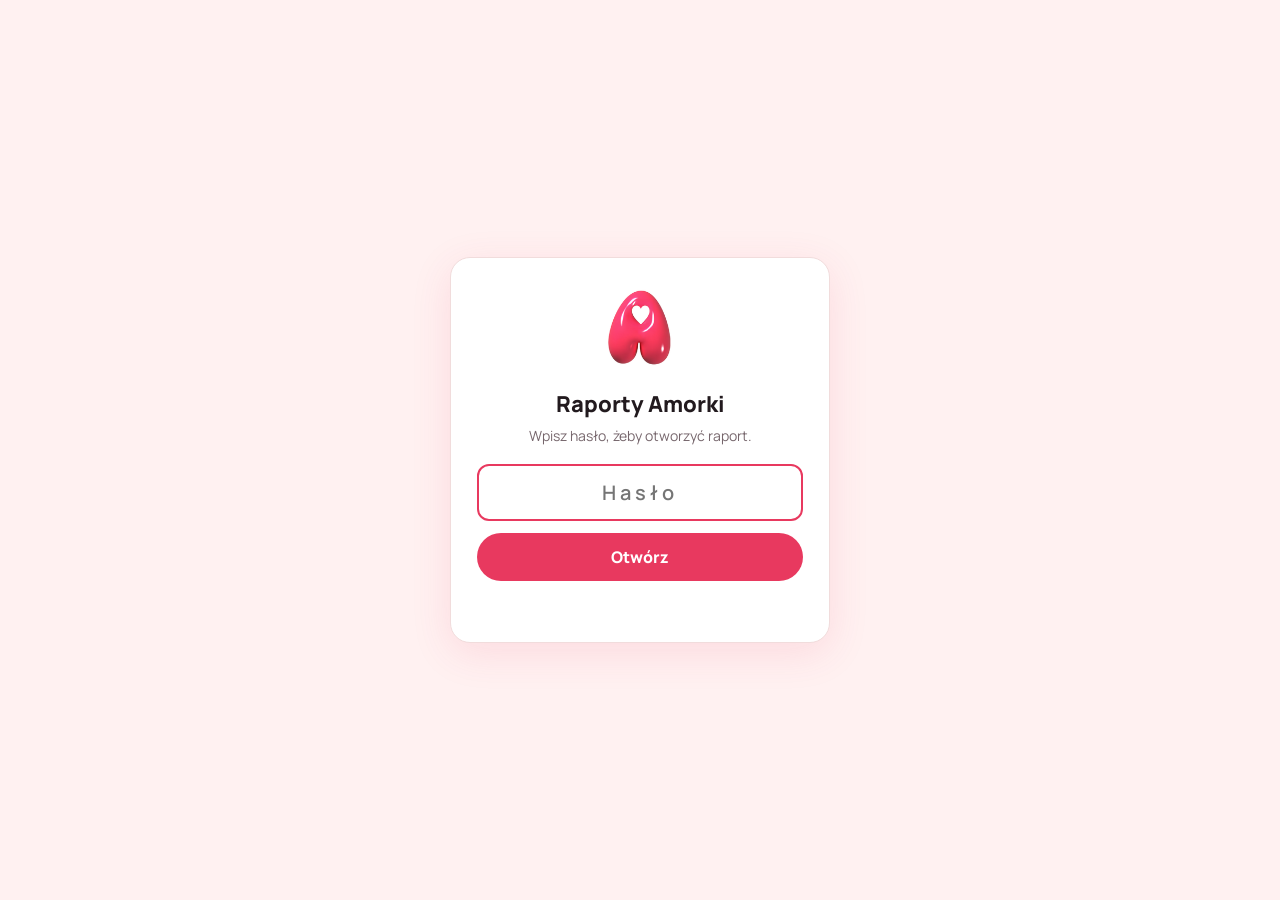
==== commit 39d241db: "Raporty Amorki: strony zaszyfrowane hasłem (24.11) Co-Authored-By: Claude Opus 5.5 <noreply@anthropi" ====
--- a/kampania.html
+++ b/kampania.html
@@ -1,110 +1,34 @@
-<!doctype html><html lang="pl" data-theme="light"><head><meta charset="utf-8">
-<meta name="viewport" content="width=device-width,initial-scale=1">
-<meta name="robots" content="noindex,nofollow">
-<meta http-equiv="Cache-Control" content="no-cache, no-store, must-revalidate">
-<title>Amorki cała kampania</title>
-<link rel="icon" type="image/png" sizes="96x96" href="favicon.png">
-<link rel="apple-touch-icon" sizes="180x180" href="apple-touch-icon.png">
-<meta name="theme-color" content="#e8395f">
-<link rel="preconnect" href="https://fonts.googleapis.com">
-<link rel="preconnect" href="https://fonts.gstatic.com" crossorigin>
-<link rel="stylesheet" href="https://fonts.googleapis.com/css2?family=Manrope:wght@400;500;600;700;800&display=swap">
-<link rel="stylesheet" href="styl.css?v=3">
-<style>.spadek{display:inline-block;background:var(--zolty);color:var(--brazowy);border:1px solid var(--zoltyR);font-weight:800;font-size:13px;border-radius:20px;padding:2px 9px;white-space:nowrap}.tab th small{font-weight:500}
-.wykres .sJ{fill:#f4a3b5}.legenda .lJ::before{background:#f4a3b5}
-.filmy{display:grid;grid-template-columns:repeat(4,1fr);gap:12px}.filmy.sh{grid-template-columns:repeat(5,1fr)}
-.film{display:flex;flex-direction:column;background:var(--karta);border:1.5px solid var(--ramka);border-radius:14px;overflow:hidden;text-decoration:none;color:inherit}
-.film:hover{border-color:var(--roz)}.film img{width:100%;aspect-ratio:16/9;object-fit:cover;display:block}.film.pion img{aspect-ratio:3/4}
-.film .ft{font-size:13px;font-weight:600;padding:10px 12px 0;line-height:1.3}.film .fl{font-size:22px;font-weight:800;color:var(--zielony);padding:6px 12px 0}.film .fp{font-size:12px;color:var(--cichy);padding:0 12px 12px}
-@media (max-width:760px){.filmy,.filmy.sh{grid-template-columns:repeat(2,1fr)}}</style>
+<!doctype html>
+<html lang="pl"><head><meta charset="utf-8"><meta name="viewport" content="width=device-width,initial-scale=1">
+<meta name="robots" content="noindex,nofollow"><title>Amorki cała kampania</title>
+<link rel="icon" type="image/png" sizes="96x96" href="favicon.png"><link rel="apple-touch-icon" sizes="180x180" href="apple-touch-icon.png">
+<link rel="stylesheet" href="https://fonts.googleapis.com/css2?family=Manrope:wght@400;600;800&display=swap">
 <style>
-.cala{margin:18px 0 6px}
-.cala summary{list-style:none;cursor:pointer;display:inline-flex;align-items:center;gap:10px;background:var(--roz);color:#fff;font-weight:800;font-size:16px;border-radius:999px;padding:12px 22px}
-.cala summary::-webkit-details-marker{display:none}
-.cala summary::after{content:"+";font-size:20px;line-height:1}
-.cala[open] summary::after{content:"\2212"}
-.cala .wnetrze{margin-top:14px;background:var(--karta);border:1.5px solid var(--ramka);border-radius:18px;padding:20px 22px}
-.cala .siatka{display:grid;grid-template-columns:repeat(3,1fr);gap:12px}
-.cala .el{border:1.5px solid var(--ramka);border-radius:14px;padding:14px 16px}
-.cala .el .n{font-size:30px;font-weight:800;color:var(--roz);line-height:1.1;letter-spacing:-.02em}
-.cala .el .t{font-size:14px;font-weight:700;margin-top:4px}
-.cala .el .d{font-size:13px;color:var(--cichy);margin-top:4px;line-height:1.4}
-@media (max-width:760px){.cala .siatka{grid-template-columns:1fr 1fr}}
-@media (max-width:460px){.cala .siatka{grid-template-columns:1fr}}
-</style>
-<style>
-.efekt{margin:22px 0 4px;background:var(--rozTlo);border:1.5px solid var(--ramka);border-radius:20px;padding:22px}
-.efekt h2{margin:0 0 4px}
-.efekt .k4{display:grid;grid-template-columns:repeat(4,1fr);gap:12px;margin:14px 0}
-.efekt .k{background:var(--karta);border:1.5px solid var(--ramka);border-radius:14px;padding:14px 16px}
-.efekt .k .n{font-size:32px;font-weight:800;color:var(--roz);line-height:1.1;letter-spacing:-.02em}
-.efekt .k .t{font-size:14px;font-weight:700;margin-top:4px}
-.efekt .k .d{font-size:13px;color:var(--cichy);margin-top:4px;line-height:1.4}
-@media (max-width:760px){.efekt .k4{grid-template-columns:1fr 1fr}}
-</style>
-</head><body>
-<div class="gora-strony">
-  <img class="baner" src="img/baner.jpg" alt="Amorki">
-  <div class="belka">
-    <img src="img/logo.png" alt="">
-    <div><span class="marka">AMORKI × ZOVU</span><span class="belkaPod">podsumowanie kampanii promocyjnej</span></div>
-    <a class="kampBtn tu" href="kampania">CAŁA KAMPANIA</a>
-    <a class="wroc" href="./">&larr; wszystkie tygodnie</a>
-  </div>
-</div>
-<main>
-<span class="etyk">Cała kampania · 20 października – 16 listopada 2026</span>
-<h1>Cała kampania Amorków w liczbach</h1>
-<p class="lead">Wszystkie platformy razem: YouTube, TikTok, Instagram i Facebook. Ile osób zobaczyło reklamę, ile przeszło na pełne odcinki i ile to kosztowało.</p>
-<section class="efekt" id="efekt">
-<h3 style="margin:14px 0 0">Co dała sama reklama</h3>
-<div class="k4">
-  <div class="k"><div class="n">3,6&nbsp;mln</div><div class="t">wyświetleń reklam Amorków</div><div class="d">Tyle razy reklama pojawiła się na ekranie. YouTube 2,54&nbsp;mln · TikTok 0,95&nbsp;mln · IG i FB 85&nbsp;tys.</div></div>
-  <div class="k"><div class="n">ok.&nbsp;1,9&nbsp;mln</div><div class="t">różnych osób zobaczyło reklamę</div><div class="d">Każda z nich średnio dwa razy. YouTube i Meta, bez TikToka</div></div>
-  <div class="k"><div class="n">78&nbsp;547</div><div class="t">wejść z reklamy na pełne odcinki</div><div class="d">kliknięcia w link do odcinka i odtworzenia odcinka z reklamy; w tym 28&nbsp;384 z krótkich form: Shorts, TikTok, rolki IG/FB</div></div>
-  <div class="k"><div class="n">0,13&nbsp;zł</div><div class="t">za jedno wejście na odcinek</div><div class="d">z krótkiej formy 0,22&nbsp;zł. Cały budżet reklamowy 9&nbsp;847&nbsp;zł</div></div>
-</div>
-<div class="tabW"><table class="tab">
-<tr><th>Skąd wejście na pełny odcinek</th><th class="l">Wejścia</th><th class="l">Koszt</th><th class="l">Za wejście</th></tr>
-<tr><td>Shorts YouTube z linkiem do odcinka (kliknięcia)</td><td class="l">11&nbsp;883</td><td class="l">4&nbsp;573&nbsp;zł</td><td class="l">0,38&nbsp;zł</td></tr><tr><td>Rolki Instagram i Facebook z przyciskiem do odcinka (kliknięcia)</td><td class="l">13&nbsp;281</td><td class="l">766&nbsp;zł</td><td class="l">0,06&nbsp;zł</td></tr><tr><td>TikTok Spark Ads z przyciskiem do odcinka (kliknięcia)</td><td class="l">3&nbsp;220</td><td class="l">1&nbsp;001&nbsp;zł</td><td class="l">0,31&nbsp;zł</td></tr><tr><td>Odcinek w propozycjach YouTube (kliknięcie = start odcinka)</td><td class="l">2&nbsp;695</td><td class="l">527&nbsp;zł</td><td class="l">0,20&nbsp;zł</td></tr><tr><td>Odcinek odtworzony prosto z reklamy YouTube (YouTube Studio)</td><td class="l">47&nbsp;468</td><td class="l">2&nbsp;979&nbsp;zł</td><td class="l">0,06&nbsp;zł</td></tr>
-<tr class="suma"><td>Razem</td><td class="l">78&nbsp;547</td><td class="l">9&nbsp;847&nbsp;zł</td><td class="l">0,13&nbsp;zł</td></tr>
-</table></div>
-
-<h3 style="margin:22px 0 10px">Publikacje i kanał: 695+ rolek</h3>
-<div class="cala"><div class="siatka">
-<div class="el"><div class="n">514</div><div class="t">rolek na kontach głównych</div><div class="d">YouTube 135 · TikTok 141 · Instagram 128 · Facebook 110</div></div>
-<div class="el"><div class="n">181+</div><div class="t">rolek na kontach fanowskich</div><div class="d">YouTube 57 · TikTok 64 · Instagram 60 (stan na 9.11)</div></div>
-<div class="el"><div class="n">4,0&nbsp;mln</div><div class="t">wyświetleń razem</div><div class="d">kanał YouTube 3,01&nbsp;mln (19.10–15.11), TikTok 674&nbsp;tys., Instagram 292&nbsp;tys., Facebook 7&nbsp;tys., konta fanowskie 32&nbsp;tys.</div></div>
-<div class="el"><div class="n">18,5&nbsp;→&nbsp;74&nbsp;tys.</div><div class="t">średnio wyświetleń na jeden długi odcinek</div><div class="d">Te same 7 odcinków co na starcie: 130 → 464&nbsp;tys. (3.6×). 8 nowych odcinków średnio 81&nbsp;tys. każdy. Razem 15 odcinków 1&nbsp;109&nbsp;497.</div></div>
-<div class="el"><div class="n">1&nbsp;380&nbsp;→&nbsp;7&nbsp;380</div><div class="t">subskrypcji YouTube</div><div class="d">5,3× więcej. TikTok 1&nbsp;045 → 1&nbsp;369, Instagram 219 → 453, Facebook 0 → 485</div></div>
-<div class="el"><div class="n">25&nbsp;→&nbsp;163&nbsp;tys.</div><div class="t">wyświetleń kanału dziennie</div><div class="d">przed startem i średnio w tygodniu 9–15.11 (rekord 15.11: 210&nbsp;tys.)</div></div>
-</div></div>
-<h3 style="margin:22px 0 10px">Skala całej promocji</h3>
-<div class="k" style="background:var(--karta);border:2px solid var(--roz);border-radius:16px;padding:18px 20px">
-<div class="n" style="font-size:44px">ok.&nbsp;7,6&nbsp;mln</div>
-<div class="t" style="font-size:16px">tyle razy Amorki pojawiły się na ekranach w 4 tygodnie</div>
-<div class="d">3,6&nbsp;mln wyświetleń reklam + 4,0&nbsp;mln wyświetleń publikacji (kanał YouTube, TikTok, Instagram, Facebook, konta fanowskie). 1,9&nbsp;mln różnych osób zobaczyło samą reklamę, 79&nbsp;tys. weszło z niej na pełne odcinki, długie odcinki urosły do 1,11&nbsp;mln wyświetleń, kanał z 1&nbsp;380 do 7&nbsp;380 subskrypcji. Wszystko za 9&nbsp;847&nbsp;zł budżetu reklamowego.</div>
-</div>
-<h3 id="czas-zrodla" style="margin:22px 0 10px">Średni czas według źródła wejścia na odcinek</h3>
-<div class="tabW"><table class="tab">
-<tr><th>Skąd widz wszedł na pełny odcinek</th><th class="l">Wyświetlenia odcinków</th><th class="l">Średni czas</th></tr>
-<tr><td>Ruch organiczny: propozycje, strona główna, wyszukiwarka, kanał</td><td class="l">848&nbsp;311</td><td class="l">9:45</td></tr>
-<tr><td>Shorty z linkiem do pełnego odcinka</td><td class="l">1&nbsp;230</td><td class="l">9:06</td></tr>
-<tr><td>Źródło nieokreślone (tu trafia część wejść z aplikacji Instagram i TikTok)</td><td class="l">22&nbsp;289</td><td class="l">8:29</td></tr>
-<tr><td>Reklama YouTube</td><td class="l">47&nbsp;468</td><td class="l">4:24</td></tr>
-<tr><td>Rolki Instagram, Facebook i TikTok z przyciskiem do odcinka</td><td class="l">12&nbsp;655</td><td class="l">2:37</td></tr>
-<tr class="suma"><td>Wszystkie długie odcinki (15), ostatnie 4 tygodnie</td><td class="l">931&nbsp;965</td><td class="l">9:17</td></tr>
-</table></div>
-</section>
-
-<h2>Każdy odcinek: ile wydaliśmy w kampanii</h2>
-<div class="tabW"><table class="tab">
-<tr><th>Odcinek</th><th class="l">Google / YouTube</th><th class="l">TikTok</th><th class="l">Meta</th><th class="l">Razem zł</th><th class="l">Wyświetlenia teraz</th></tr>
-<tr><td>SPICY RANDKI W CIEMNO PO OUTFICIE!</td><td class="l">932</td><td class="l">435</td><td class="l">65</td><td class="l"><b>1&nbsp;432</b></td><td class="l">45&nbsp;991</td></tr><tr><td>TO BYŁ PIERWSZY RAZ PIOTRKA I TO W PROGRAMIE!</td><td class="l">750</td><td class="l">434</td><td class="l">149</td><td class="l"><b>1&nbsp;333</b></td><td class="l">55&nbsp;461</td></tr><tr><td>KUKIRINIARA vs 5 KUKIRINIARZY</td><td class="l">1&nbsp;001</td><td class="l">130</td><td class="l">132</td><td class="l"><b>1&nbsp;263</b></td><td class="l">293&nbsp;390</td></tr><tr><td>10 FACETÓW vs 10 KOBIET (RANDKI)!</td><td class="l">947</td><td class="l">–</td><td class="l">–</td><td class="l"><b>947</b></td><td class="l">310&nbsp;895</td></tr><tr><td>NAJBARDZIEJ BRUTALNA RANDKA W CIEMNO!</td><td class="l">825</td><td class="l">–</td><td class="l">73</td><td class="l"><b>898</b></td><td class="l">32&nbsp;938</td></tr><tr><td>Sergio Minetti vs 9 NAPALONYCH Pasażerek!</td><td class="l">493</td><td class="l">–</td><td class="l">174</td><td class="l"><b>667</b></td><td class="l">47&nbsp;822</td></tr><tr><td>CZY MOŻNA DOIĆ NA PIERWSZEJ RANDCE?</td><td class="l">601</td><td class="l">–</td><td class="l">–</td><td class="l"><b>601</b></td><td class="l">14&nbsp;644</td></tr><tr><td>KTO ZDRADZI W FINALE AMORKÓW? BILLBOARD WISI NA WŁOSKU!</td><td class="l">487</td><td class="l">–</td><td class="l">87</td><td class="l"><b>574</b></td><td class="l">14&nbsp;376</td></tr><tr><td>SPICY RANDKI PO STROJACH HALLOWEENOWYCH</td><td class="l">478</td><td class="l">–</td><td class="l">87</td><td class="l"><b>565</b></td><td class="l">37&nbsp;151</td></tr><tr><td>Czy ktoś pokocha TORTĘ? (Randki) (premiera 12.11)</td><td class="l">438</td><td class="l">–</td><td class="l">–</td><td class="l"><b>438</b></td><td class="l">55&nbsp;239</td></tr><tr><td>TEST WIERNOŚCI POSZEDŁ NIE TAK, JAK MYŚLELI</td><td class="l">331</td><td class="l">–</td><td class="l">–</td><td class="l"><b>331</b></td><td class="l">29&nbsp;148</td></tr><tr><td>Najbardziej NIEZRĘCZNE randki w Polsce! (premiera 15.11)</td><td class="l">311</td><td class="l">–</td><td class="l">–</td><td class="l"><b>311</b></td><td class="l">101&nbsp;032</td></tr><tr><td>NAJLEPSZE METODY JAK ZROBIĆ TO NA PIERWSZEJ RANDCE</td><td class="l">286</td><td class="l">–</td><td class="l">–</td><td class="l"><b>286</b></td><td class="l">17&nbsp;118</td></tr><tr><td>DLACZEGO ZWIĄZKI SIĘ ROZPADAJĄ?</td><td class="l">178</td><td class="l">–</td><td class="l">–</td><td class="l"><b>178</b></td><td class="l">23&nbsp;923</td></tr><tr><td>CZY WYGLĄD MA ZNACZENIE W MIŁOŚCI?</td><td class="l">22</td><td class="l">–</td><td class="l">–</td><td class="l"><b>22</b></td><td class="l">30&nbsp;369</td></tr><tr class="suma"><td>Razem odcinki</td><td class="l">8&nbsp;079</td><td class="l">999</td><td class="l">767</td><td class="l">9&nbsp;845</td><td class="l">1&nbsp;109&nbsp;497</td></tr>
-</table></div>
-<p class="pod" style="margin-top:10px">Koszty z Google Ads, TikTok Ads i Meta (20.10–16.11), wyświetlenia z YouTube Studio (do 15.11). Reklama Shorts liczona do odcinka, do którego prowadzi.</p>
-
-<p class="pod" style="margin-top:30px">Źródła: YouTube Studio, Google Ads API, Meta API, panel TikTok Ads. Stan na 16.11.2026 wieczorem, dane dzienne YouTube do 15.11. Raporty tygodniowe: <a href="tydzien-1">tydzień 1</a>, <a href="tydzien-2">tydzień 2</a>, <a href="tydzien-3">tydzień 3</a>, <a href="tydzien-4">tydzień 4</a>.</p>
-<div class="stopka"><img src="img/zovu.png?v=2" alt=""><div><b>Mat, ZOVU</b>tel. 571&nbsp;795&nbsp;097 · zovu.pl@gmail.com</div></div>
-</main>
-</body></html>
+:root{--tlo:#fff1f1;--karta:#fff;--tekst:#221a1e;--cichy:#76666c;--roz:#e8395f;--rozC:#c92a4f;--ramka:#f1dcdc}
+@media (prefers-color-scheme:dark){:root:not([data-theme="light"]){--tlo:#17110f;--karta:#221a1d;--tekst:#f6e9ec;--cichy:#b89ca3;--ramka:#3b2a30}}
+:root[data-theme="dark"]{--tlo:#17110f;--karta:#221a1d;--tekst:#f6e9ec;--cichy:#b89ca3;--ramka:#3b2a30}
+*{box-sizing:border-box}body{margin:0;min-height:100vh;display:flex;align-items:center;justify-content:center;background:var(--tlo);color:var(--tekst);font:16px/1.5 Manrope,-apple-system,'Segoe UI',Roboto,sans-serif;padding:16px}
+.k{background:var(--karta);border:1px solid var(--ramka);border-radius:20px;padding:30px 26px;width:100%;max-width:380px;text-align:center;box-shadow:0 10px 40px rgba(232,57,95,.12)}
+.k img{width:84px;height:84px;object-fit:contain;border-radius:18px}h1{font-size:22px;margin:10px 0 4px;font-weight:800}p{margin:0 0 18px;color:var(--cichy);font-size:14px}
+input{width:100%;font:600 20px Manrope,sans-serif;text-align:center;letter-spacing:.2em;padding:13px;border:2px solid var(--ramka);border-radius:12px;background:var(--karta);color:var(--tekst);outline:none}
+input:focus{border-color:var(--roz)}button{margin-top:12px;width:100%;font:800 16px Manrope,sans-serif;color:#fff;background:var(--roz);border:0;border-radius:999px;padding:13px;cursor:pointer}
+button:hover{background:var(--rozC)}.b{color:var(--roz);font-size:14px;font-weight:600;min-height:21px;margin-top:10px}
+</style></head><body>
+<form class="k" id="f"><img src="img/logo.png" alt="Amorki"><h1>Raporty Amorki</h1><p>Wpisz hasło, żeby otworzyć raport.</p>
+<input id="h" type="password" inputmode="numeric" autocomplete="current-password" placeholder="Hasło" aria-label="Hasło" autofocus>
+<button type="submit">Otwórz</button><div class="b" id="b" role="alert"></div></form>
+<script>
+var P={"s":"vsgj7EtVkLIQRfbKaLAIBw==","i":"pqqmARxefkp/hMiL","d":"eVdQP7to30woPchoRt6H8kPkFYDX3NLo3XEl942Lm2w7JbKDFwi+ZGELk474qyoRtB1/yykG1NgUtuWMfaVHCOsCRRETFBaVJkzc23Z5SqMeT/PL/dhY4vBsGsg4bHeN4j+Sf57aA2q92nrnKOql0yWdzAV63/rhiIq1FLYF3oM+G4kO7M9G1w/HvNGMM0GC29/2xBg6mBkcr2IPIQmPnZXnz1YRCLPeTgQZ+KF9d9CP4eOX+bU6NNVm18kC9jGnYs/8ZGIbVHXlMtDX4GboCHC3XnV2Kh0ZsI0y6GBBODFagrxcfYYnpPl2AT14AGBWegfKdV9ScEtQq3xwYfflGIYrZTasB4qPO5Fhs5c4j0psmTS24JQlaQQYN/ul8pkH+TfsfiHlVQjV2WllF/sQpeXGjEcNaLtBKnAI8vZ2b5zqrs2J0vYzD0zCMGRE0TwGyrJIMf6biyJT8PXaLJZnM+SJkMJNJlX7otNBJ8V12tlwK2iLdxaT/tc0AiOAvWuknuhlO30Oxoc2jnxdWffeTb3g4Nd4jeFrZ1KXYMoHl1YORxqgY4wupn0aWSLhRHYSBFX2/[base64]/SyihD/6xK30bct5uYQ/trebCtga652TiLDuzDDrsXXN1A7MLTIhLvV4wYNJoeWs/p3C96+xOzk4nzP+HOILNhvocWMZXw4vXehPleoN7saIMagssYKe4nJUk4xBv+t5/puQTIYqmGrG+wl15HGF9FjmZewBfCl5kBO0TKhluBfvlQF7GfQnoSgBS2XdFX/GXyyJRqna3IoxLEWv6MynhIFd3UOZumEqeB1y7nIIWqz7HPQbBGT7ni9ugz4S/ZEgH7LNe2o4NIX8f2YZvP09Y//INV6OOJwA/VHC8Gt+NwGrlNxG6qBIPXRiJyd48Z81voCuhuhlf3WZooxwCTrgvWkVsKkNLuBbFZeW5YdNhJmXCNBzyYAktudkebAg6g198mp2XIE0srYzN8tqsBchgewlgNnSWD6jhromzgm7RndgpmbsuJWv/faQe8y76xuQEZTqBBxujDq9iy7HROExXbr/PawRO1W+5JH7EpAjEGoKzL5esLgHL20Ilhj0YEGJmH7fJtuhQ/2UE5FCwxJHPTKbQYFu/U2HdAUoJX9T0L//YHPprugCMDtUrk5QXJYV9KUC3ZaXdu1HsPMgafbYmRQcqYTzjR+TQQ1mJ5nRb/THOBc7XxjXBRR2Pit2s+5YTQ25njRfGaTRhMoZB48G+xs0Hw6scVhddf8SHGNPRTemw61clI1szdPyEUkoq/0L+7v7hUax0qLZiTJFL1Wl84wxTm3/kDfVYssAQILpCVBKNDL5kZhAH04SZ25Ke/Q7BkZa9ihFE1C7/nha6CwAnIFrbRhTIyclslCvsQwLn3W81yHTzYHUzl8Tf10zAp4NMlpLPfSvNckMFE3N026jqi5adFz7xd0z9SNGZDvgi/38SDROj5bhlwYQEgvCY2Fo01EgB/MkRMchFbDMYUea0mGWRvDBTaEgkNOnIGuHrauOlolc5BlaFvZO7AdneUc4MN8R7tcvgxRaq0jNkrFLUorV12UsKnEySk0XcySp6PYLY9PairoNUiDxlhEuXAND21s/w0dErDl7C69bph3h/xW2puNu3ojBuD5uHcNlrK29lScD1vjpjkGmXBtP+4fs/Ur+jB5aYM1a0KlJnwkS7w22KZyPhi8s/iuWD4L3zZxclPc4kvsY4ep5E8V2jSnE/RyG1pgRx/Wg8IRG4uWZBEz+nR61IFMdWP/JeJMNJ1HF5HUT35yIHCsPSRmQ8ApgGMkhuMTbIhaBOYNwQWXTqchzDOkJLDnz4BqCpNUWn5zm+bg/TdGlFFvz9KxFjj1XI/BXEWOw9UldGnUbsKUBhg1TVFPcuu0sD7YgV0YO148j+Cxe6OUQOy8XOhxkb+7N/xzVFq4qR5QCBKBQ5fif5ZezAPMDDzdM4gByt7tqsdUxVs40QL9iCoE/6QjzKY7qgaEHFmwZugqXkinPyMVCUFG4+DiZrylqFIuG6gRx1YPdgJVaWE3CcqbUTSkLo5xWUqJytY+Y//Eif1J9EZBgbkY9h5xj+eUNI+SDgGlA0a3thmkC6mdj00u0Pv9e6/KRbADBavArC20tTYaIONdci2EXavYUf84a2g0oIkL3ipmaNxZejMn3lzdYihr/1ybD6LOlAXfKLCAXjbGuCnmRh9hG5JUS3oG9GDpIs+dj5FdBZrzp73hgEk4aHji8dtw0z3+6FzwDCB8Iz9iLhGy0LSRo8WNExZIsGsXgKXMhwr5HGRENWUMeYi8C8ZqkLtRGraPj3XXEzRlUq6OWwmccGPHiRUQED1x0Bm0kPyfL3+E4t5l751FDKE9nj2+j8d//NHFNUnetPWltkfmYu6xmx6hXL3v2i6ovKx6bao05ttA1pyuup5Q+b6FTWDNpX+XmQLUt1t/LRNl1GmJK5+3DlwwGUVbAC7sCp2bBg9QWUsrUk8OyABQkpHlnG1QTi+m5hdDLIuyA00xMoCejHCTLzISD4uD1dSudR1w/EfkBNBlZ6/UmE4IpbsPZE6MnvJ/P+qwdfD6WNqgIx/C48yPb0LiHuSsraM+mggtVZ2SBKtbD1SwzhINUXKDPROZIITylPqJT3PdWyXEOqxFdSdG/5uk6j2JsNydqZmdTB+HRr9T+xuRKXrWaQrcbI8Pxb6/0Yd/j7iZ/XY7E0xOlswEVeojjbJBQuUmy5I/[base64]/yPtim6dxChyYACvDROPWVZmF7aOsvO+vZX/1WWfyZOZwGKgdzSRnFK3bMJF3DyOjynDfF6MiD+/[base64]/Ntmgx58XeJH83u+mtcjZSLaOvccsS6T5vL63S3YDkvhXenqG/rcm7rDvofc5XAcoJIXo8U41WQJd58eiOWOa3etSkISkRXrvAyXmBZtg+B6Fykh+9ulFAqEpuusiFGolkNR6V4mvkjb9sRhIhv7beOIArKZeD5tHbvxadYabaTpeL3eAa0j5MDK3woLEdMO2w6t7iRsBey+WUHLflbTSy/[base64]/zCMulVD7af+LfV4Q133Ybo9h9bknFxGpTXL1e/[base64]/P610WS2eUbJ4QYgjWzCBQO1uBdLyEX7E13JSHeyTw1NjR0TFIVmUorngp3kF9mmIQWVB1tBq7bvJc5MUcTBV7K+smc6Ae7F3bjplkGpz73bHPPdSl9F8bmjCLcv09p1cQqP+dOawFHeSxC4fY/hhW0Iv/zmKjjZ2BFD8t48qKEo1aAzfWRKKSVuNMcnP6Xhv3BVREGcvFlVMCLksDgziTZnKQURIHhvvdvnW/uFg/TMBBc52krkq+k1yd0v51++z9jgU1CsE0op3C7YMLwAWNACSe4Npc1n13F3bZAiQCjxz6pzFdEWq9F60WLQo/Z8LwZ897Z9nhrLCpHvXVZh+AmiDE95ZIRPGVM8TL7i6R7QqbAQW6DmX8H/Bi4alCYKvrIy8C4cLTwnX8nSwscMvq0D2Xn1mY9wx7X6oGByihgx5yAfAiBDUSRL0S7+/[base64]/rDb/vTDxTx2GSf0K7oZ43j1/rupfAmqjWE4BOuuTd9QZURmyGySA72M5p6Vep8thsbfozhZ3B2MWN6TXfjHE/+z+HR6WNsXH1eJbJ+UANGk/mOYYwioAuUWwG+lTKL04BUL9Kdz5Zm7XN9+eYOaKiCBlbFrlbIm5p1zP0aG4rBW0ZFzdHy+1HMTTbRDcIK7wqq1tO0zBFM30ku7hqzBQcZ/eYNblVyksR9uu1osorEJ8I0z/iSDihYElg9Zl4aPCpvsJ4YVzK2O1QJx7fGBvzdZsZ9gdk2ytDx5x/Mqk5kPwXVL6oFnuMQcAogAWuj8ZeflY39/Rap57p5LA/4c91tAq0WoE5fpDOtwzzmAcOGv3tBQNL3O0UDT65UWiAExRMCR/nm0LVPb73QNlPUs20IOvjlFGHZqDL/[base64]/ZJWO3zSuw+4SIf/EsyoLMFgSlKtYlckbYkkbRqZng0+MMyoENk0LcjMOo1YM2bAB68SuQwsSGRE2GbUQeBvXpzd35uDWw+SYM5lKLi0pdOj/3+N1wh4kQQVykr1iJr/[base64]/s5DqJXGd6h5g5bneFMa0prJdTLs9sQ+Nue6W94fvIYhPopsMNSHsJUuXPk3D2FAF8et1z40gEHNhV4VQQtL1RVJD5W/PpeC9+hAD7F+bbl+yoI8hh7Ed8vjZs91UhqJYvI/q01qQe0p7JKB1JFVSbnQdjT6pNJJ1ujMP4UWfqK7UxruwNyEMEJ12l/d4uXqlho3RJiBqEGPt612mhNElBi2idz72Nr3lkaz2KXu+HF37QgILkTzzH4nuAMfKG4Q3oR+VLKodaQCzHmfbo+dCLY8wAgDdw/fqYv/BrbyQvcqFe5eP48dEV4dLiOIpmw5uxOJb76xwinSC1luflEhd2H99dYT2bAx/8w41Rx2Vhi4GQtqtJo2EGQEGjeInhftPjTvdwCVFkii6Ty2auQ7f/rI3ZFyp+jw52ZvhRWGXZueD89cmxztANOfE1f7QddHhApjZyYfQrUcxUxqbWp3M1Is9nDqXkhHijE9uuZsYzjKxh47+a5j6XtPr0k5TlInksI4OTaen1zDa7fa0Yf1YOmjrm27fTek/6173HXfMVSRxoxpVg00XBXDxwoWhnsrF9v/z6QEsAnrbVhac4MZxSD/9kVtFdb5GZGo8O7m9XMIAz0EWzXDMTk5ezecb3lJKeSA6q0sJHtOGOSY0g1XXjrpprjB/LPYsE2cRdxuP5aNWNxZJz2d67Ws/i9AuhQhvM4kzEj9HNhkBA1kUN0J7LO8jKfYN9J/cDll+NCrwaJwTWMXJ8YAzV0X1tldTRtDcbDjDVNZLtBfFZt/K8muMqQKygs8HIDTJ4UZvn1mRgVOVlZQGLXGBEsJIyYks3gBDTAu2HsZtBFMH4MtCIfbNM76GPUd2Tfk/uf8b9BqbXYlIV0JekjHkDVZkaIrUM/bIe+olEfCDb96KGp+BEz7vID78erIGHeTkCHHeUd2vVMbo+oC7rgBvbsS7UMsJHj+FrxIeC8Tu5CyXZasX20myzLB/9k0Nl/jx5S8K4g8YI1otrgmg2zIWzBvrEZ7Ta0b799JAo79pBsqQH7gy1dx80TDGhnODaCt0eY9d1w9WAy6iGwcHIm8PvH6HA9nliQxUrQNLIJ1U3jAAZftd2SYF3Da9fkxgh6jqSSPjUnXw0Kwy9hu91dI2Hzffbhbe/cx9BY+33XPCXFPNJBDJy6tEgz+lLw3PZHSRi7P1AT0/zdxGEk5cq+y5PxBJFxegKUsUXjOltqzEH2c88VGRf2Zxe/gR3gCuruK/8Tn3Hwyzh84Evjno7fXEBTHNbv+p9YYn/UmTIru8ZfNNrLhVwuY/nYKuhn9v/7CKAI9DqRiXUe3zrhqE1bGyolxqjNvsX1SS8diptWnCt66QOG5jGSQ6x9CxHD9KrC5gotBqZM963thwX2BrxtzleLbaymc+5Ayb3+HUEfr2980eup8qC7NUH0i1hKMBRbijnHxHob6HKSCUg3P4yOJ9qyJk4M3IuJY6KEDWD4HcubxJrCFVHbZTepv0IFXIbHcx/oZaCkCOgB2iE9+LQZZCD11kp4sf1v+2t/iCeCUPjF2ciLrg3Kk5QVm1fbvf9NnyHeJcYI+7gEDjBUnygafoYAni3k0R6d0X3fLU4qlr+Nyr1JGLc79BHiqZ2LlTMyvUpinb2dvFukLau8lK2jZy52srDsRt4naL1F3+RMstx6JAcZG4efzqwS3Qa4GEHKitsgN+Df7Zy9ba0Ky2/Gs64qEfbNXdLqOIB4Es+HH1ZR8FVnhZ3vJZ1TYSWGPYIy+T60YntxEWRFrvmem4r2Q5vad78rX0QEO0Wbwmt7c5M/W6nIxK3g2JynVvGl0dD17B7fcqRMYdBPyT1cICLSMILw3CikcD6k2jhOpcBBK+atxH5eWj/6yroMdTyBPdQa6qPjC5ElUrTF37sU6WH2iqticevOWPFnvBNm66EeNyFEbMrKdqraFlP1hNQ7ASND7k2G4iz85Kx8Pt1f/0dqzz2yUQdR1S7ziH1UL6U+cVfUO5xGyZ7kD89ukSK+L8GT4L+AAp1VmamhEeL4xLgypmkfDG8fUKNyf9s+OoPuTcxX7G9enHVOz0gaZHYBcQhEH5J5iYmHKemHQWS1qMv+e0fqQjh8PwWK0TjfGXmVFvb0bcY3h7ykNl7wHtgQ/oGciAJCxaG7PbZ5eT688vSP/oILmtZ5Lp3J6NEcdBa2cgq2ebmYIi9Mvkhf0EohlEAVglM3wAuzSY0v+KsxojabedZvpvc1GcMwzFQW6r7gEiSXJeud+/[base64]/[base64]/Nv64TjTuh2e5gvBeOCiyPYsF1b05QBrjDkrzfwoVscSuJmB/6s35bWkorjheq4B+aDsWpRl3AnOqBT5e6ORGOa2q8j8LZ8a/mhIYNEhxDAPFEXdDyhbecyOeo9q5OI4+KW3Km+SspT5G6snDPW1lxSyyShBvvRysJ+1miLCidSsv2rJOTTWWIiN26aERy3w28/B2SHG5Vx112xBFGaMYi0BYhAU9ILpL9TGCM9xhDU++b21+Wwy9yZZPkDjHRv2+hdlIHLIZraZVNbe8+cySgoaNEmtoVT1X1jMYPd0wPf/2IUrESS8Ff+cV1WN5NdLmVu1MAW4tvn3rlJXbAa2V0WExFjiSLM9rrOgU5jhQDqrGcFE+V6oNfFUMqUYfj2YqhpAhLlFD9NRnZU5ONL/0eRK+5061rwOk1tx12Dglalhc987/Xcq5J8u+JNbGi2Zml8qsCVy8m/9Qmgi05TtExs/iHSgtz3ozbqljko9ebivNWRntaAVOqNH8sQyHnPTS/xMNkpY4gqz9CAGEMX4JfhqRti35dvZsWg5kmQ80USczrDV7XdlJL6XOjkYMf4cV11qfuem8aZLiYa9M3YhzEBdvbFH5FVPJWwfQCik37ttbrkF74OMQaAMHqJuUCkM6WBTcqTcFrG97PtUx8ncxHt/Ja22eP/ZY10xJi2DVg7B6oN2y1P/koQKDImPSCLtYOOiACyH5oncQxiqf13ViH3CRyNrVbMqyn7jR/MZ8BOHOXX2w6kTe1u3nEMu5ed6PgsaNToVdnCf7a4GTArrpBF/0cAakNDtsR3MPpu0fiaZGtgII5OTF2JtH2vUPJAvXoQWPwtouwwR0Lxn3zWpzJynt7k3iZfBpqp9VrWxVGIDHcuBbNAtWOpyz2/ksJlhCO/HdaF3PdNCnPZCOiaj/7eW8FxqXJgqMkCCIyl1oaxiiW4FAVoD83ZW98sclbeEtXTHiuvdh+3+jxi8CcD7XKY0g/5udyzAUKVt3ps3Pjxag+vO5HmFrFhhku5bSFXtojqNNZiQnhNsDtjQE4SE6k5fciNtjnu+a/irTSVywk0/AIlGq7/PlKwNXu6uvkmySE5TisL54JClSPk4ETSrFeMl4VYMHXo9df95nnSg5c4WpLgVxYCMSNjr4++vIdLdxce98zhAQ5MGlFQMQZgxoKm4r9fyR91URAPmwp5RizsqHXDaEnxjqHc5+XBPAIMaLtcFFiW9YpctxKWBAa474unaAYz4jWWzUpCa+c45Aa/NJI1Z9pF4zQw0vd3M59L5FXXSeyQcTvp4E8TXAfv6eceY7ybsb03TUWdWIrPjLTPuMkuIQ44zXr24B1/fpmKilsMjVcKd7XwNALaNHGhhvBFrxgawDKv8itV7F8DyZ3/En0y82oVYURbw/olAz5ETcYIcUlvJVmJvA0cRsT4ZNmIaUSOtB+1mxUS9pOlcbmV4Wk9KgfTZIVOdlCFBxlWEDREWcTCXaB42eeOYyV3RwFuk+jMRuUPpLg30Xfl0lS9bjN/3kzt/hCWIAEPQWYoRiMRVtjE5mNtDLElqez0A9tc2BBe15Btc573erTEWbs/yoiGgqX06mtQ3r0gy2UGDd2MnCiu6RlNP1SKXIwj5e/cFxhYo6sSPwiURufrUy7O0JRcoGlCsE1Dj5uoX4+tcKMV30tgFrE1I0/8Du0oj3QFsw9uzQWBGCbgMUyzw6gRlFPKO7lqIdvgr7R8DIkY//j849+iXQc37c6pNA/sGOA9zNEorQ4A189fdEHAMNgv4tAhEQwun9RTRHPho/rZue9zARsMO1IMNqpGAuQ/rTRAMa2KVpEmXrSwr15zE9HZu+5ta9+ZEtE5F++3bpwfTV1l0Ce81AqkvWNgD5NJi4BetMW7Ld0QmJduJl+3VadIFnD4/qaPmvirRyRBsXTQ21D33XhE3LaJD3wXYWaFnTcWOgj6Zmspl8xskLBjCRgTxZQTaTT5T65K7ummoi9S7WCsioMMUx5KpFNaFXQNiW7PkUOt4YseuygakP+mMDI9ctam1+LMJpcpQU8xHoHw9dPCaGD+8Jg/GFQH/SV8WtUo614C3ZYMNte2mN4WdmM63iw8l9oY6S1Q5hRh5bJnnXcLj5Yuf3n2Z6rsRtcLv7loG1bSCDeMFAfc0YZmhQTYVzZiT0d7yRRb1EoN1FoLQimgLxjHecvtbHPl9BChLAoFlRr5x2M2vCmIbQkmlND8u/ppN/[base64]/BYV1WK1BR9ZtdNtYysK03l7SDjSkh+LkscgtQ36GFxVsGg+1ciAT0Wc9Hd7V0313pHanrajJGwQxxKJlM4ZhFh9YRpmklfMo6w/knU1o59yHZjQqF8kmRJWWWCxizGpaA70Oubzyt8YGFcMl1kU7DM7kq/ebtbxQCjtba1/z1I/7c8zW4k13UZhuxVYy+2OLIhIj0XkuV33SYrvJNe9oZ0eG7gnFmpCdege3IfXxQ3JC0wyWYl+oxPuXu45puBmRlBAN5hylK3B0hkfbV3kImy8+VLbjydOrvh4jR2fDhC5ly4zkv34NNOrbqEDVk/Spr61tOjCXIyzXlsLdCywNGnrf7xKMD/+ItGRA2n9oApMZWL+rm2x1niCRDdLHn5ilRf8RiwxN5FNopzUpc6W0U1/[base64]/NgxaqtYGv2O3Z44qXLzm6DTuHPss4M3dqKE9a74tMtOw1GnwmJT7ykKvMYUrIWMxMtV4nRG8jFefpKCMmptqKM+YFYQ+4t1sEBfOkiuOWeryjBJ/16vwcVDrNOLfTbVSHDCzD0MiX6saNhCwtQm8iubgv2UauI8NgiYDzrrdoAQl6b2iJLtwM6pca5QQ5jDiZd5ZJxlDr78/P06UexJpqfeA4h1HbT6ce13uu+AIRBtNj2GVirFaFCLxsFhRT7lZAXgrAqUlrIlExKC6sXAOHAmxi1Br8fra8BP35hDojrWCsirKHDsyyPLJUc2Exbgm+uamAG9lMznDI9OSJ3ODoYQI8wHZf+fm3klm4MW/zDjSg+mhHUbiRB0J/VmE2UMNxPv/4efmHJYioe/LzE7tzd95HW0yDBmG1hriUwWxq1gwqAVoPkItKOb3bT+QY/1OAZSyCA31QZScn7G3s5V6IVJnVf1z5lLLjBAs/MoH4yKvQ1K/N4hZGOYq0AFKxljQqolYqTgULVzQxHu9jP40ve1OS4fcOAAkT8hIiQHA9oLlPmnqzUe1PPfPdBIlaAzS8fHiPZx0x1oWkuvOmK0S4HN/T21xo+4FdGG7Jo47PzGZpO+Q4H5jXvOCtQmUHPAh+iRf238n8HHt2HmY7lGXJo8IzxV1dqTMxxsn5grnHlRveDjN0Qge6JAw6h4Q0IXEKa30hnbazMAH6bkkhBv3g4WZL+AmJ3VUrGgmyuO8NphG5k3boijIc9WaOP3UboT/3FgGNkzKgPYHGfHHerft+AqdrY1Ac2VT3GGBNva3YizI2fy6ysPLgaMuaYqoQuDO3TUvz5DCqPecY+xKcDFHRZ6Qd4Mxu/[base64]/PoZx3LCxwyJLZllFMhmICLWKLsv62d+P3aKh5XVgzJnqsUoizb9BOOBKq55NHLwmJliwBpgTYfMdUuOb0wwG4pBuUaSv1BcXstRuzX+msfaqHDt2+Z1tIuHtXDuErCR2tpSaWlhcAeyzOMxh8qR64L1RcF2T/cdVlkEUF6SkONexxTXHfwvUaqX1WQH6mgFLKCoYAY5mk8r91zjovYIIE5rNnjr8KWBcY6fPZHdBVEK5OH31sEM/Oikbo92cq1Bk76RFmeGAr/6G2O0fZ+Qxq0bpAqv+NrBsv9t/vLHNyDHESBduWoSLiDez3V3ad2QUkiI75ogF0OnflATOnDCkY8Jlnvw0EVpL5Su+zA+v0PPmv9OwIItEu2T0eAzMj2zH1BPuBEuZ6YYxZsrmh+Wn6Le7l9HB4gn9L+C9t/[base64]/2QwwuLtAzflRcWPcJwJV1Ysrt8Uvl60VO2SywIPb4KUH40RqIK7ZwIB6qP4+RONNh8oKadRQqP29pnP+37hZc4VP2uDBC16KYiMM/rk8XQxrgZglboMFUbSOKrRZkZ0dbr4PCkYuwDO4sxz6CGnTnbAJ2p3HhNZK28oJruXbDUEjZM2QyvfTO0/82//KkZy/yQi8KPB2DcTkqJxQUvdHxq9V0o0gIfgCQJAAxnkEOeoSS2uLCce/[base64]/lErLEwjOBHftsXjLkRGyLBsVcQJ1l+jaAK3SdSwieRg87FzBBxu5mm4Vo74F9XEe6FNcVN7LyTXcK4oYKZXUx92CK2BN+S1+mA/8jduCkuXKZkgmb3B8WpzYmjFmBp1/c0iMqnpE5QU9edUo+1jIZ9NOiinFhedM1xOzvgtEjRjEghZ2GkkDwgj/Od3OGkm5UZLPHZjSzgdKDlUzZyahTzGNq29ASdiPF0cL+NTw/oRqirnI5QO6zpL2U1cV8mgEtM1JMGFcacPe5xk9R7JoFcj/EQJx/yfZUCrVef6w2EBy5Xu6tLI+1yBDr0zg+COHuWR9rwWpVlmNLZeqN4hxR+xFvrqdzvmIGqc++0uF0Td+sCAP+vL4y+3oQqIomKD80O96Rv2CDCcNj4u40LBj0WxVre72ejrGtqg9/gf8t/Vdh+XSHIKELsUMYYOJtBMxtoKBGvA2mLueRNWIWKlSAxv+J7W0DAamW7H9cj7NC/g8hy+9pZ55ROs5h3JYZEaSUwaf9XWeguZcZOa/pHsqg6RszzEPzhGb8LP4pyMu/rKxUPEufg8xMgjaLr4RRtZyespcokk/2xwUa1SUn1LlL2AUgi3vWRJyjIsiRXSmYj+jAdnNBkqCQRp5QJRc7m1UvTK9/VLygJyFHhiUn0HhNTYZS2+MGZBLWUlutVaRMYS4sG0zlm9He/[base64]/9Rg7P5z6kQ7PqSWKtvdkE7LsA1oega6BYway7XZt6XUVWez/ZVIGFuKCopw2XOLN1z9ZkB842QhOzga452HVz/CEWQnH8XjdFuu9RDjsVpiE+cihddWAHpsAL5yRCI4JaZNQUxJSX6R1uFEMaZb7/toowfVGM8M9ZHf4f5Y4s/PdLivtL+607hqsXdBVXBMrDsi9NCjEEXIZGpu5q39UWm5fDtgGifcZ8ykWRVXEOnwGc5YYmHgVZrc/+IIY9B3jvK6PMUvKulXUsPrcySdN5HsTeXAXVIHyK+v53d8iA/xZnhp/km8BeDelhGAhPC0XMZ9fN+6dkIwjH9RnNOrqeBfrENn4mwQk9Ay8scT3tBMRvfZHzx50Qu81HmvfJAvEZ/kHIA07M3yLKo/9SKaH5YmJLb+t1NCo2a/kKCdW9c615/IhRkefWqCCmGwCrp4HNu3fXPIhva5k8E5nAUeLC0HprP91udzy45xudgcOSXpWjtuZIDEoBvqeHqvz/HZBAOGRu/[base64]/cjj9AIhHUmlIoaw9RfkRdrGCLCzfzq9YnS2pa2Lj+pLJL5LCY55SQkp+HKn2or9GLtfdbvdT+dbWcmHOGvApGuzhUoTEGs0OSCfnPN/hRWU3fZkzecPrZdzXHBphURKe7oSG3/OI1oYHW23FquRNCzB7kHcIOPjM9D5QOA2h7VDgM4YkRIN2LLbfdIfiBMjT3sg8eT8xC1FYwpkFMz0vBf3Yx25VUqKjG+F0aMkQWa1aSDCxJLosPchOfDnnEjVFIHXp/[base64]/bZi+DHcCeWPalmkSkrHqeVNsEgW0EumwFs/je7U0qqcAwt2eMv+7lSRybTjlz3/Hpv/ls4vO8PGMu+MiEnuDkwcn/XMMGKbvvA/5I+0UUNVQGccxZby2U7S64CK2XWTKhAqT0zcNGy45U/ixe0mFWbg8oRUiheSVdvv8Kji+lxz3kcGqiQux6R4CqMRC2GGEA6DXfnm0aY3zGALFXK3C/Ts1DiK0+HDBi05hAd3gomQAn/Hzr4wuLaIvINUeVjNFI9crQmSWz1IAiVd1OPUaKh7aBFPPD+WQ+WswVW68zlgaMLvs1DyXE91dI1pX3d92mr+Xa/x2d3oKwfyL4JRCGyw1Mk0lV1TcY2LnHdJnEHm6oBPlnlhg3JkZVe5mB/q44fh/TTHk3eC28S0PZi/m78pU7++CqoqtXydFSW5VdSM/x/81oIca/C711xkEKkvDMxfi3h9IZteplb3BO9a7XPyEXoq2FMAqVnEUayFgAxASyIpGK7+eK5Om5vrWAiELfa615ro/uS4J/WrH+8eUOAOqq8mw7aUxHfBjocrHRjCPqrGED6dw7jlMIWh/JoCvfF1U0We5a+ETrBFXJzMJqdN5A0HHSqbO1O4eLtMt+HUpFsO8BaevWl/y7dHP1n6wdRtcrP9WnA40PwhJrVmU4zh59KH4HOQPKKRAUGCpC6IZvewNJl8h/NLPfjAsLHPGBA3kqz1hR/qr1iHPNPkc65EO8K6mnqWcPFAxVMDAUyDgijxB0wgQT4AoilJW7JTw+sk6Xj8NWkzB6mKW8IWDoZjogT9vWo2cwApB2/notqJqa96snO7VPP+ngnJcV2QMvlccEXjBE/OOmRuJo3CRiJw0oAnXnApwTENf9SPNOIgYvb4xBNjUnfhcrWJvZAprnHtEghUBp3Rmv5o/bQKQ8ZiDeE6ZG8ClqQ+i+jirV2MRml1FWEAl0Et7zlaC5GDM0HdJlx7CwWZKZCC46ftwwG1M/PGLJgW0LJtTKJgz92gzMQ4u9TyG4Ncco8Gar+mn/2x86Ww62qx7iMOPdArbgle1yxuZ8yr1H0wG4QtsoeKqsF/oTFiTsl6uxs44GwI2+OAyV+558T0yPBb4IUsyhkYzuC+4o4hM5UAq2grAB4AYu5teDwO0pukK+Z3AGFBycFLnadM4GAWeT/2ZP8cCgX3upYKisFNCnmmiDK84w8wO4rPJIys7jZ4Q5daXh4iz+1pzYVoAymT1An4QvVRJGqq9tqU5CVfCQYU3kM4BmYAtUPZtyit9y+B77pdgIR2G4vuiXSD/PLXnZY6oGlYJQKEP2MygnUNbpFBShsVbpMnNYW3G1L0bhTWd0C4WWyuzbndQczGXAZZc7yj14yGqybWh2CtDvcVL2/zj2892wsPBcFd5I8H3iP+s6bnxU2bsGtB13g6yJtcGBjVYkJZzLCJiTPowgOGR//FE0Ue5VgbhtCnZIg3tfZQtPj5+3QIII+ADhpMrEpQkm1k8ofNGrmcxPTfdRu0mjEoqhu4XFHmxJfszJRWKS7LA795+vte/0fshuIUemWUwjSaIz7enjyU3jZ9g/s81BuA/ckrc+vSKoRPWdFEp1rYYQ9jxKvJ8KYr9RDt8W7PeaA2cpTosQJnrBcvKV4CKd2hqilGN7DrAmnh9k8LpuYARl8dJNk4gRdW9y7BlhwEkXD6elDO5ph39oXk1aV9Qd3j0jW1cKBxbZkZK5eKRKgrq4G9TMM8IUjQ67D+e7Z/hynsu96BKSlMTyFuCM4Pfi/386quOPBCcgtAi0qFjOSM4/bIu0/s0jDebSeJ6IFStCVKNo1cmlGqqaGqCa8CetuCG5tX4LZkkr/cen1gpD55kzs6TbG2+YJ8mXbl6LDG6N44CLvkV53Vt7IMLwNY3qaAgoQAMtnu18q7AAmAYSaXGjmX7SPhx5hqv7+/bOyvd0PORzmSX3OIbFGq6lSssOrzWXXosdtDhUMDr+yfINQR47SV5KdnfNSaH2UpmwtJnVDkm4Fn6zCNYpfcA9orihm3urW03V47ZFSIpngJ/lmeodoa21MocYOIt7HmblTJE28IIjqhOOClGQzTtvF64T++t55OB7LBUC4Ge8qlO8PSfQYZSNZHRUIBPD8cfOJOR2gdhU/wDs2c8Pb9QN0kd3FOZ3unnTUDX9L3ZxJ9VINDOSVD2WoZWl0+VVKy1i48pCSo4d7hbqb6QXcp0ajC66CIZ1uGK/ut7WK1GaPlxrjdvOknwDpu5jAOfOn3THTouCGGtYrtwh6quhv+gYNRh+snm2vWdWO0RpyNWySrB0sD9+CQjnRdqRjKI/Dfp6FLv54a1aW/K1AMyJn/37MpaVv6H1gJPzv/d0hiI9aClKiUlDW3NZTuaA58R/iNkZdmNAsveYZqFPr4LlmHkhTq0d+7f7yf/ASh0Sopp8J+Z3bBR4OyQED7k2vGiFZs7FV04bxYWxajYQrZvidPceh8cJjKqrjvFyZ/SUAXfBiYaWyH6i1ZY0g6wXqqCaM028O0gXoc7tWUO6ecLY0MWi//VU6cKZvUDF4djeDc8ap8ugFaeAnl+jSTPsIxWWnV62O9ILeSrlns0vek+YsBumQlkO7VXEtXg7ua5Wg7oWmKYlP8/Qnx13WbVRpnHavNiWnLUmQYbPOoxPsJBGRV3kHfrS6iw0gtriTZZwcdGPP7ABrwjP3XNLTAwbA+sfshwyMt3RCBveCfTQrogT6C5OGnes//b/VDz2QpJ2jKXVNudyQd0GcHHgdCXuwXAsQSU/j+lwT02bc1tm6y+PeymnSHKhLs5HhA6XFnaOAAwNrboNqPtvcee8iCupgit0qtcD6VWE+rH5UhkYfgYnZw4LlTZT8OvoBFwly5vf3hlsi/2EUvaKuX7QggNpdPVVlDzLJuarEKH1n9Tbz5tEFmQAiN4aZHH/bEGRD9pwkbJ0Sbc+wUl23bW0JYwoEeSc4N2yjx+zkUdaWxYqLg/[base64]/+AZRiYOEuYJWzK1lCiheKq3PJ6hqdKq0kzmjNerT/IBENmDQxSnfVB6lYfUUYWHcATIloCiLwy6mvD4fWdkG029Qm6d+sOux/x6GY6ed9InXOx0e/x0qjCgs7SKSYQlerk3kXsfr6GhL7SNHgaCC0hdaEoE/kiw8B3rZL8wL2WMlmjZZeL01xQgI7bB7gJuOTTCz7Uq7U1U5VN7t+SIzId9fdUpMV95ddOP1cmb0DO4hBhTeZxbgJgNmcmT3UcJeuCXCyMm3CNARvFMg/B1ElnD2xolotDzu5L46NB9OdFzidb1D1nRv6wrOHY3mrpTdtSWV/xJgVx13nOkUmSreSDVeSzguV5vMs2mQTNA2JsPfEF5eC9bu+HZBPHgcprkw9BUPhZeAafvLgYKR4ITS/VRqnL+4+e2Ei7JoH38j3Db71xdGbJQ9+c1l7iueBfnsHq4wk4gWtlAcGHeb+BwSZC7IVwNknaYl836UhMSgnKzB2mUlAeQc9KLzBpvsIn4q4xm8PK+/hpItNYRprJearvVws7YBV7lDIa5TS8UlUuJeZ8eANIf4iZ6eItuzA9C1QsnjlHANhQ4hGg/48dbGr/IMobrZ/XuCo/Yk/MuJYRNyXJ68IJojiOytPiX/7E6Z/kf1hg4Z9+AOPGWlHcZW4N3jGpe71iEHl8b4ntRmPbYe0YZQPz8ywFkXb+kXL0kfR00ZFKryDMTTBP3XWr4grEWjwM1DkqsNn+ak9CqQP1QDGUpRhryeLISdnai1ka57ZgyBFtFEQttZa4/NX7Bvn00Xe88A3Z6bSVn8y3r4kHMrZGzzK4K4ieB4Eq3kbv/Bu6Ubw6brkHipX8wwXs13pSKJc6Fvaw2Kf8Ilm1o1H58z7t5Y1yV+SLxvMxzs/iaQS0kcjmG3cRR29bGLBxK1eWdSs8GJLMJQAy5A9u+veBA0INCwZTFzvfBnXhYDl5yf/6+X/nuEtm4huCor57lW9d4Zo8XPEWVuBWkwdVMBXiKUK3GY8qNJ3P5yThwtfn9tCAHxHTAo//09p2x6u9vkh+EqOIiPrVZThydwbzd2yqqr3mXUSjYn8HeJ5npz6DnnJgesZfP2L6HOCPO/JCC+W8afZcY68leO/[base64]/6m9AKIayPqdtj8V4p+SFlp/0yUBzJdADSglWq6du+62PFeaK7DwFQktu6OzId2YViunZHvxjOuD9ucvz7a1Y0yc5+f85mH3QpbgeqNowzHo+Xh3c3xfulWeejBERkp/E+felyWlHO+id8Qc6cmLPDsHHwFsrlGxHpUNXdtKzYZiuAWsVe5Z6LoRwY+LVLhdn7WzauQtA+Qk8wshwEUue81QI3CA4V5t2W9uY2bip9+o4rsMviFQ="},K="amorki_haslo";
+function u(s){return Uint8Array.from(atob(s),function(c){return c.charCodeAt(0)})}
+async function otworz(h){
+  var e=new TextEncoder(),baza=await crypto.subtle.importKey("raw",e.encode(h),"PBKDF2",false,["deriveKey"]);
+  var k=await crypto.subtle.deriveKey({name:"PBKDF2",salt:u(P.s),iterations:200000,hash:"SHA-256"},baza,{name:"AES-GCM",length:256},false,["decrypt"]);
+  var t=new TextDecoder().decode(await crypto.subtle.decrypt({name:"AES-GCM",iv:u(P.i)},k,u(P.d)));
+  try{localStorage.setItem(K,h)}catch(x){}
+  document.open();document.write(t);document.close();
+}
+document.getElementById("f").addEventListener("submit",function(ev){ev.preventDefault();var b=document.getElementById("b");b.textContent="";
+  otworz(document.getElementById("h").value.trim()).catch(function(){b.textContent="Złe hasło, spróbuj jeszcze raz.";})});
+(function(){var h=null;try{h=localStorage.getItem(K)}catch(x){}
+  if(h)otworz(h).catch(function(){try{localStorage.removeItem(K)}catch(x){}})})();
+</script></body></html>
